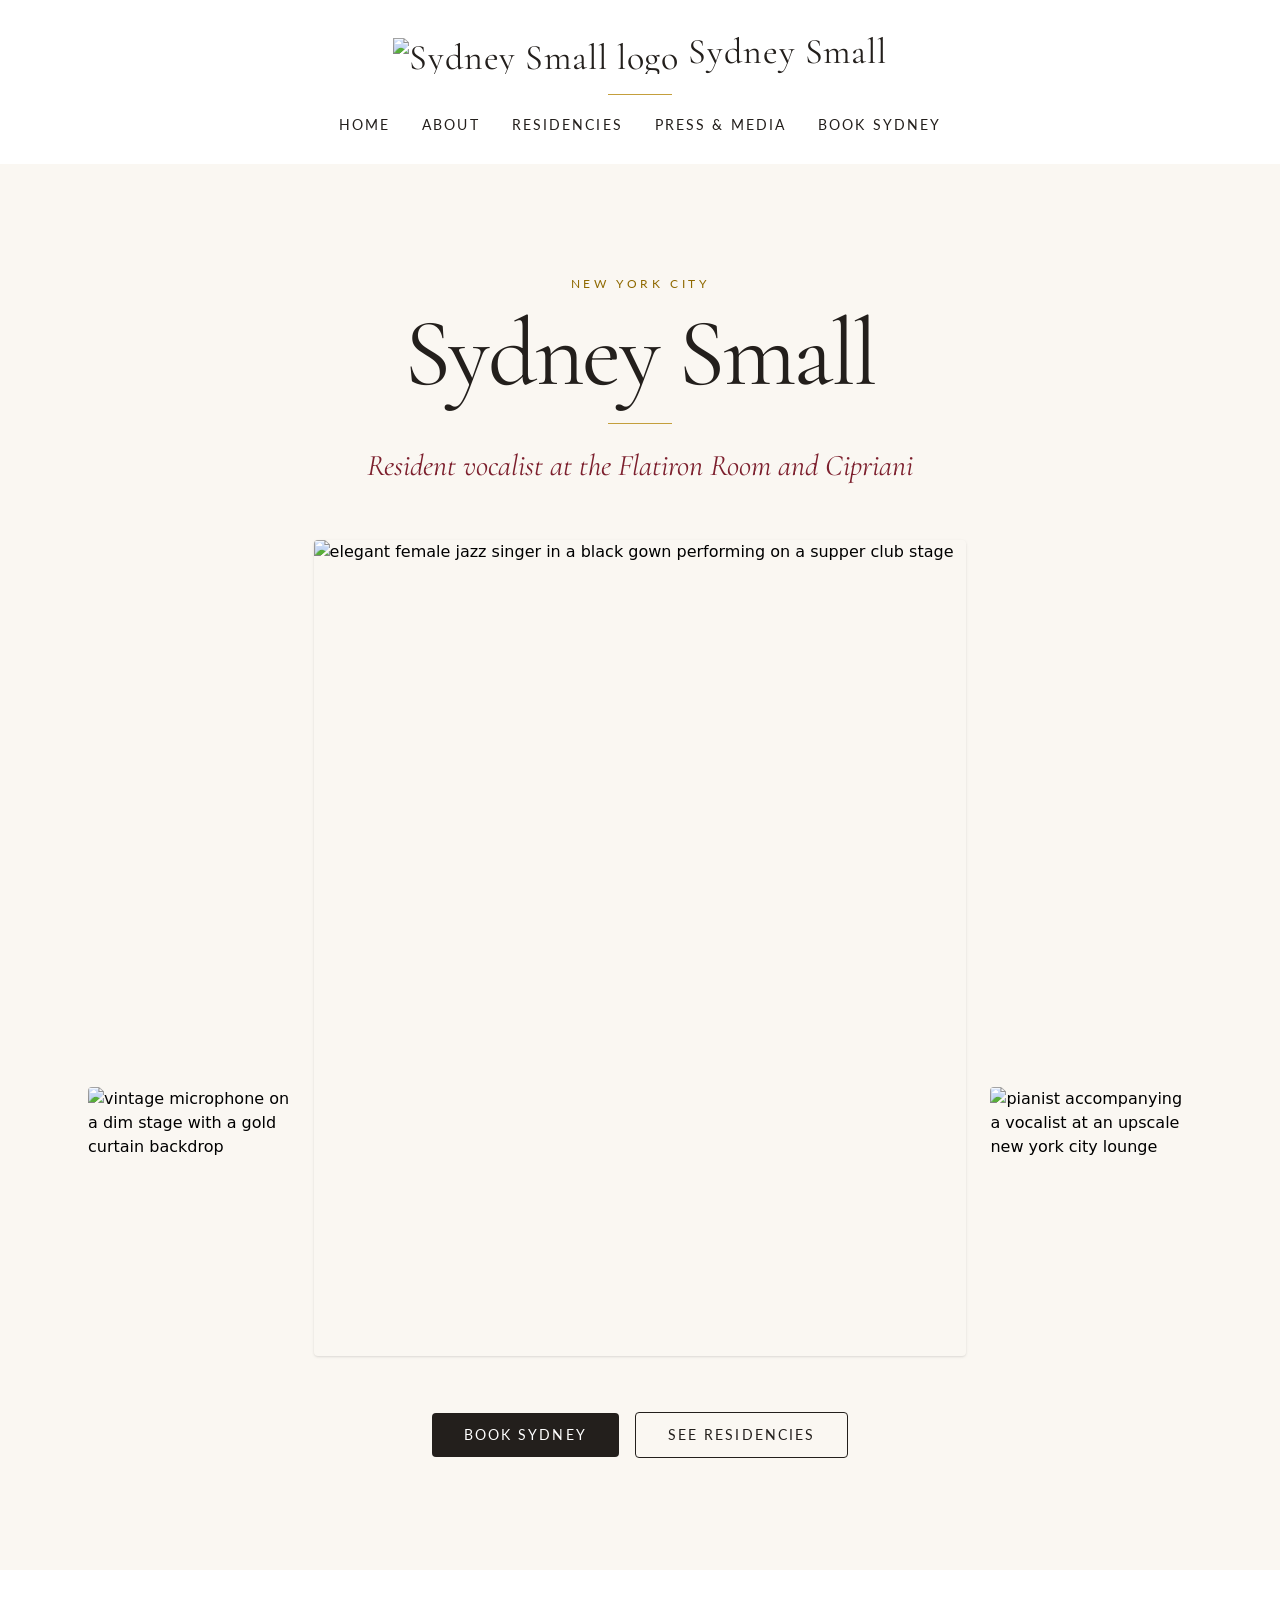
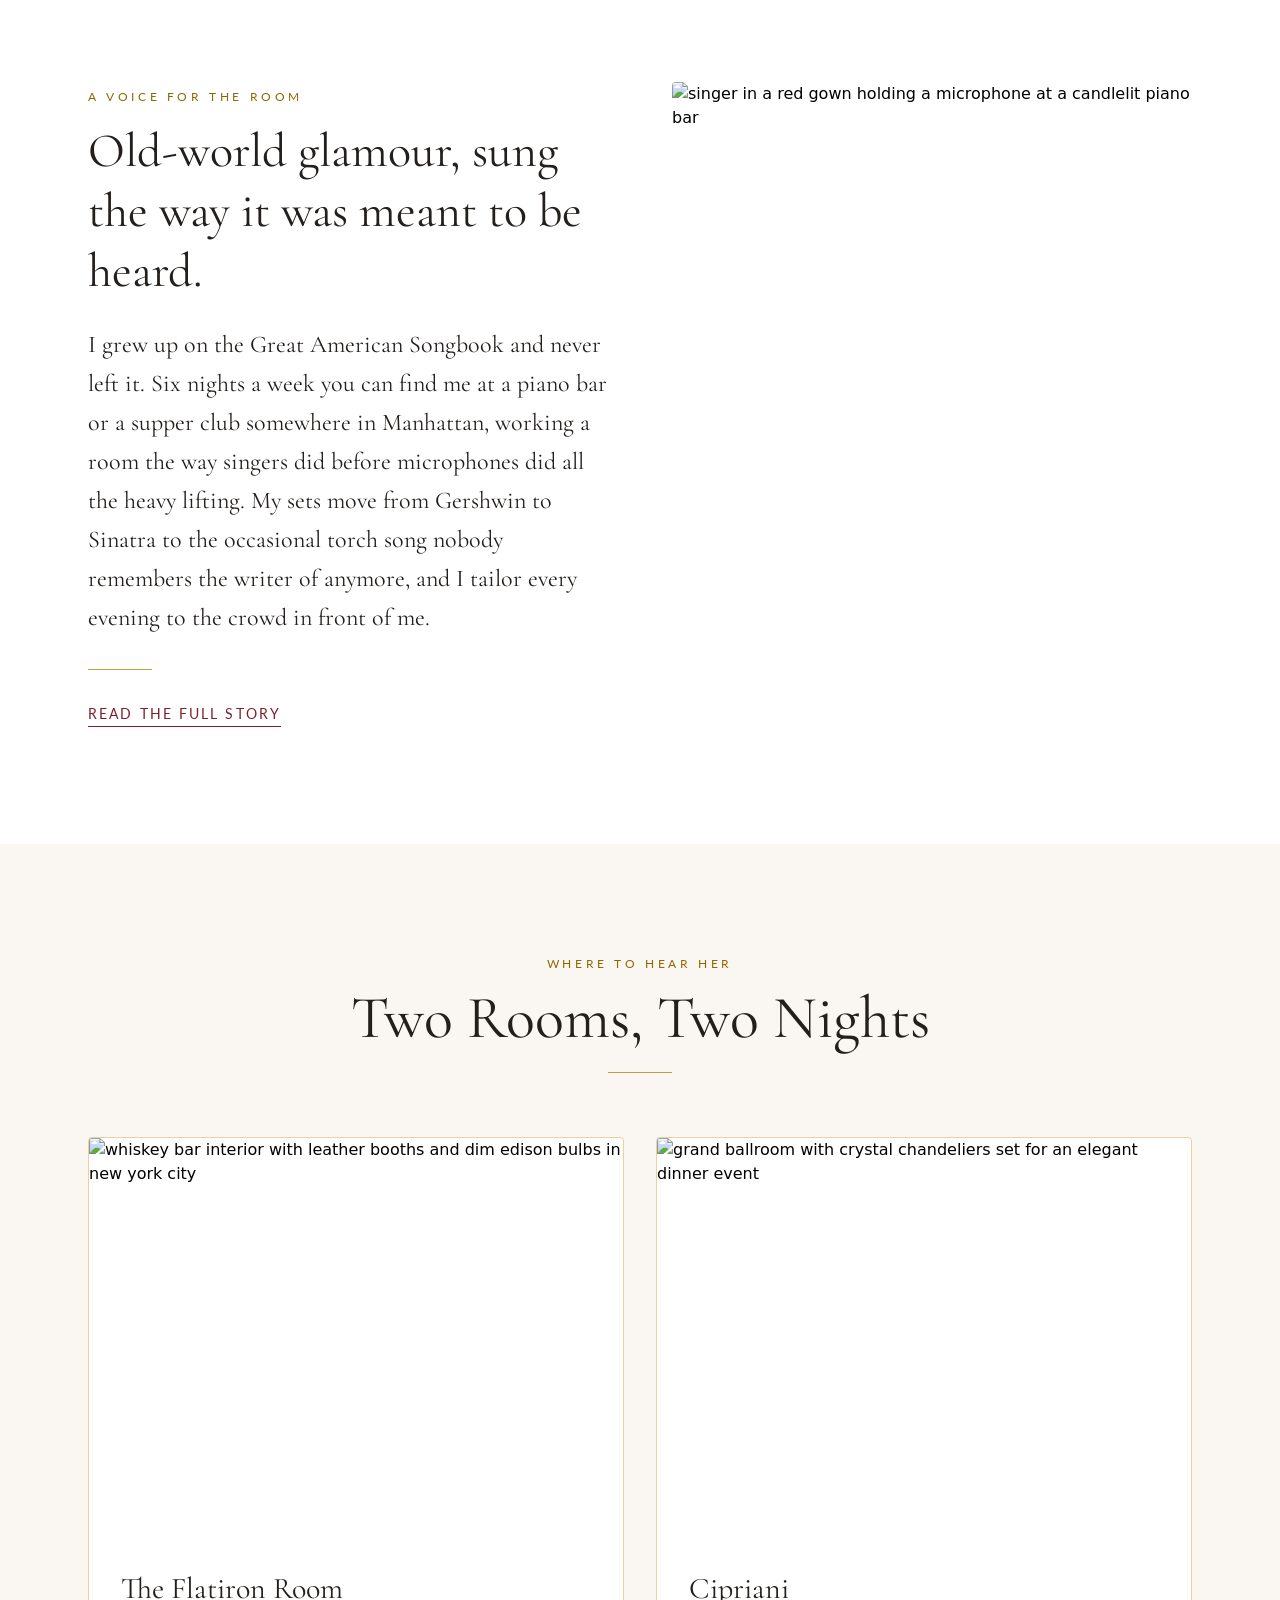
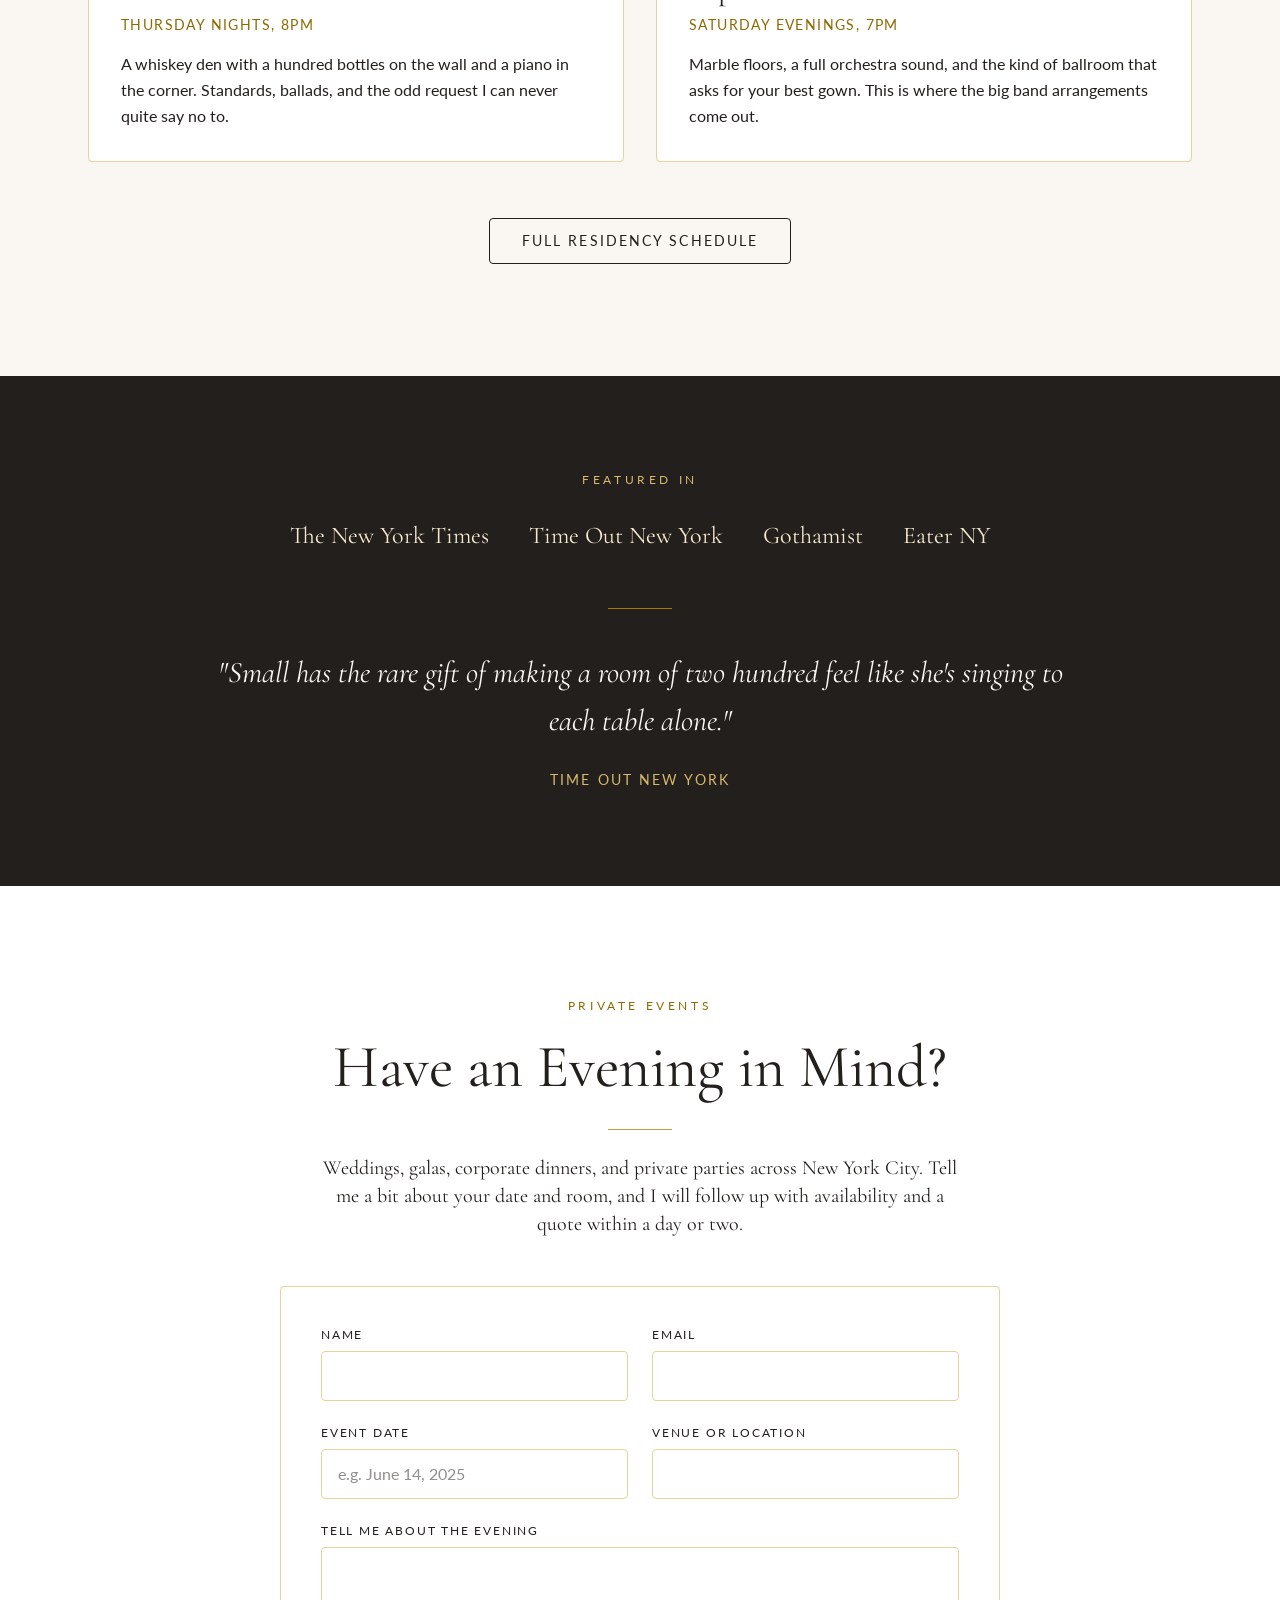
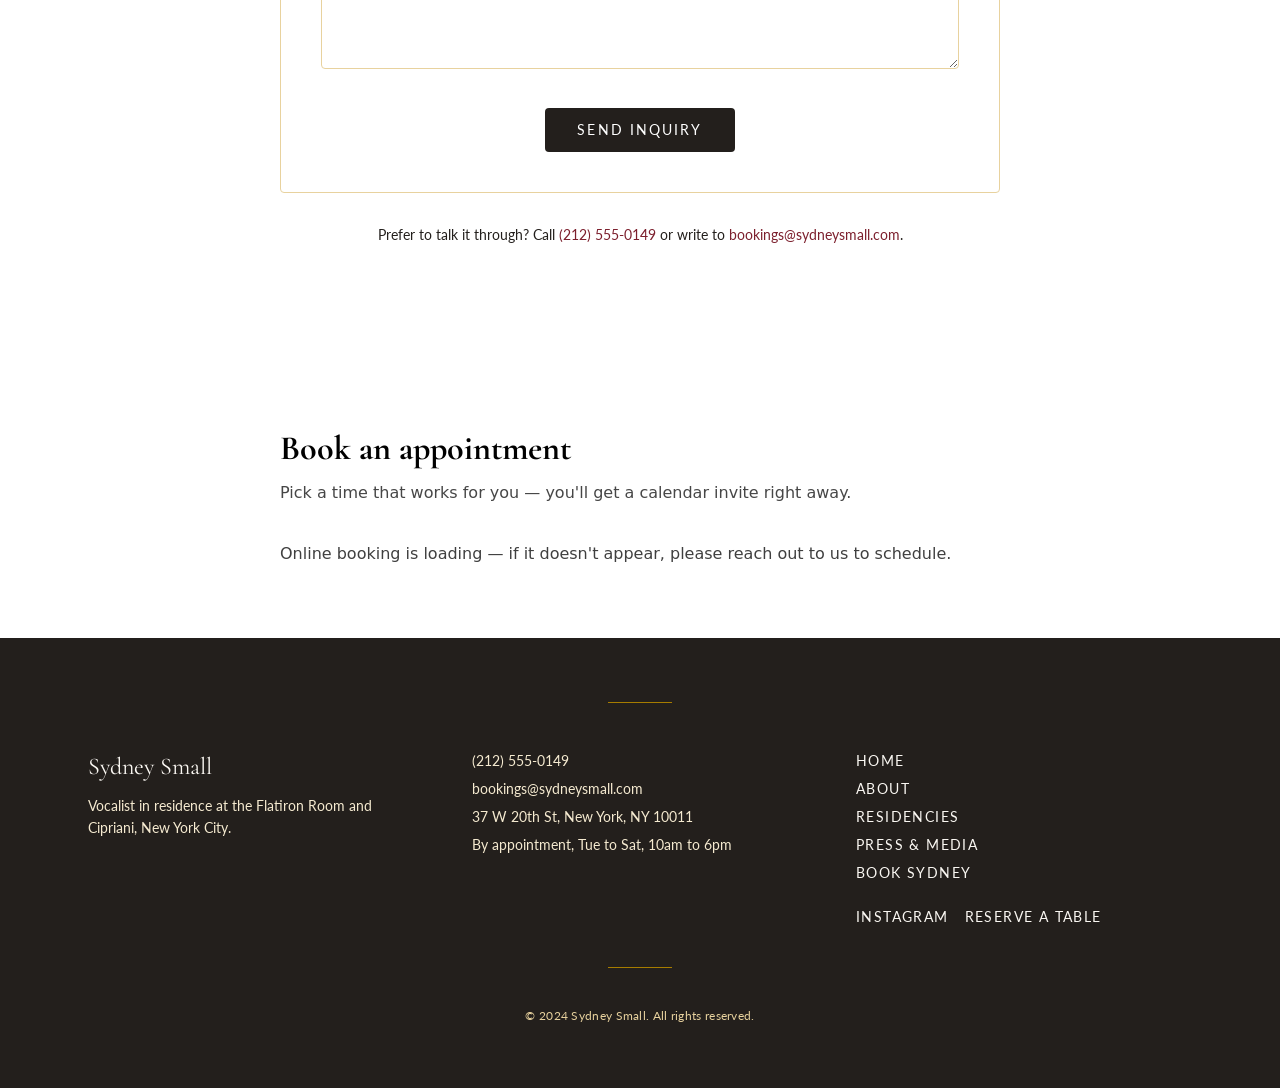
==== index.html @ 7ea0ea38 "Update the site theme via the Tibly widget" ====
<!DOCTYPE html>
<html lang="en">
<head>
<meta charset="utf-8">
<meta name="viewport" content="width=device-width, initial-scale=1">
<title>Sydney Small | NYC Vocalist for Private Events & Galas</title>
<meta name="description" content="Sydney Small is a resident vocalist at the Flatiron Room and Cipriani in New York City, available for private events, galas, and weddings. Inquire to book her for your evening.">
<link rel="canonical" href="https://sydney-small-8e91.sites.tibly.ai/">
<meta property="og:type" content="website">
<meta property="og:url" content="https://sydney-small-8e91.sites.tibly.ai/">
<meta property="og:site_name" content="Sydney Small">
<meta property="og:title" content="Sydney Small | NYC Vocalist for Private Events & Galas">
<meta property="og:description" content="Sydney Small is a resident vocalist at the Flatiron Room and Cipriani in New York City, available for private events, galas, and weddings. Inquire to book her for your evening.">
<meta name="twitter:card" content="summary_large_image">
<link rel="icon" href="/favicon.svg" type="image/svg+xml">
<link rel="preconnect" href="https://fonts.googleapis.com">
<link rel="preconnect" href="https://fonts.gstatic.com" crossorigin>
<link href="https://fonts.googleapis.com/css2?family=Cormorant+Garamond:ital,wght@0,400;0,500;0,600;1,400&family=Lato:wght@300;400;700&display=swap" rel="stylesheet">
<link rel="stylesheet" href="/styles.css?v=d9b1f5a8">
</head>
<body>
<!-- block:header -->
<header class="bg-surface">
  <div class="max-w-6xl mx-auto px-6 pt-8 pb-6 flex flex-col items-center gap-5">
    <a href="/" class="font-display text-3xl md:text-4xl tracking-wide text-ink hover:text-brand-600 transition-colors duration-300"><img data-tibly-logo src="https://br-winter-boat-ajcnusyq.storage.c-3.us-east-2.aws.neon.tech/tibly-site-media/sites/dc6e4a59-b59f-48e8-87f1-cde62e8396f6/2635223514bfa1a4db3305f4c4325625.jpg" alt="Sydney Small logo" style="height:36px;width:auto;display:inline-block;vertical-align:middle"> 
      <span data-tibly-field="business-name">Sydney Small</span>
    </a>
    <div class="w-16 h-px bg-brand-400"></div>
    <nav class="w-full">
      <ul class="flex flex-wrap justify-center gap-x-5 gap-y-2 md:gap-x-8 font-body text-xs md:text-sm tracking-[0.15em] uppercase text-ink">
        <li><a href="/" class="inline-block border-b border-transparent hover:border-accent-600 hover:text-accent-600 transition-colors duration-300 pb-1">Home</a></li>
        <li><a href="/about" class="inline-block border-b border-transparent hover:border-accent-600 hover:text-accent-600 transition-colors duration-300 pb-1">About</a></li>
        <li><a href="/residencies" class="inline-block border-b border-transparent hover:border-accent-600 hover:text-accent-600 transition-colors duration-300 pb-1">Residencies</a></li>
        <li><a href="/press" class="inline-block border-b border-transparent hover:border-accent-600 hover:text-accent-600 transition-colors duration-300 pb-1">Press &amp; Media</a></li>
        <li><a href="/booking" class="inline-block border-b border-transparent hover:border-accent-600 hover:text-accent-600 transition-colors duration-300 pb-1">Book Sydney</a></li>
      </ul>
    </nav>
  </div>
</header>
<!-- /block:header -->
<!-- block:gallery-mosaic -->
<section class="bg-brand-50 py-16 md:py-28" data-block="gallery-mosaic">
  <div class="max-w-6xl mx-auto px-6">
    <div class="text-center mb-10 md:mb-14">
      <p class="font-body text-xs tracking-[0.3em] uppercase text-brand-600 mb-4">New York City</p>
      <h1 class="font-display text-5xl md:text-8xl leading-[0.95] tracking-tight text-ink">
        <span data-tibly-field="business-name">Sydney Small</span>
      </h1>
      <div class="w-16 h-px bg-brand-400 mx-auto my-6"></div>
      <p class="font-display italic text-2xl md:text-3xl text-accent-600 max-w-2xl mx-auto">
        Resident vocalist at the Flatiron Room and Cipriani
      </p>
    </div>

    <div class="grid grid-cols-1 md:grid-cols-5 gap-4 md:gap-6 items-end">
      <div class="hidden md:block md:col-span-1">
        <img
          src="https://images.unsplash.com/photo-1516450360452-9312f5e86fc7?w=600&h=800&fit=crop"
          alt="vintage microphone on a dim stage with a gold curtain backdrop"
          class="w-full h-auto aspect-[3/4] object-cover rounded-md" />
      </div>
      <div class="md:col-span-3">
        <img
          src="https://images.unsplash.com/photo-1516280440614-37939bbacd81?w=900&h=1100&fit=crop"
          alt="elegant female jazz singer in a black gown performing on a supper club stage"
          class="w-full h-auto aspect-[3/4] md:aspect-[4/5] object-cover rounded-md shadow-sm" />
      </div>
      <div class="hidden md:block md:col-span-1">
        <img
          src="https://images.unsplash.com/photo-1571266752264-7a4b0e02f0f7?w=600&h=800&fit=crop"
          alt="pianist accompanying a vocalist at an upscale new york city lounge"
          class="w-full h-auto aspect-[3/4] object-cover rounded-md" />
      </div>
    </div>

    <div class="mt-10 md:mt-14 flex flex-col sm:flex-row items-center justify-center gap-4">
      <a href="/booking" class="btn">Book Sydney</a>
      <a href="/residencies" class="btn-secondary">See Residencies</a>
    </div>
  </div>
</section>
<!-- /block:gallery-mosaic -->
<!-- block:about-strip -->
<section class="bg-surface py-20 md:py-28" data-block="about-strip">
  <div class="max-w-6xl mx-auto px-6">
    <div class="grid grid-cols-1 md:grid-cols-2 gap-10 md:gap-16 items-center">
      <div class="order-2 md:order-1">
        <p class="font-body text-xs tracking-[0.3em] uppercase text-brand-600 mb-4">A Voice for the Room</p>
        <h2 class="font-display text-4xl md:text-5xl leading-tight text-ink mb-6">
          Old-world glamour, sung the way it was meant to be heard.
        </h2>
        <p class="font-display text-xl md:text-2xl leading-relaxed text-ink max-w-prose">
          I grew up on the Great American Songbook and never left it. Six nights a week you can find me at a piano bar or a supper club somewhere in Manhattan, working a room the way singers did before microphones did all the heavy lifting. My sets move from Gershwin to Sinatra to the occasional torch song nobody remembers the writer of anymore, and I tailor every evening to the crowd in front of me.
        </p>
        <div class="w-16 h-px bg-brand-400 my-8"></div>
        <a href="/about" class="font-body text-sm tracking-[0.15em] uppercase text-accent-600 border-b border-accent-600 pb-1 hover:text-accent-700 hover:border-accent-700 transition-colors duration-300">
          Read the full story
        </a>
      </div>
      <div class="order-1 md:order-2">
        <img
          src="https://images.unsplash.com/photo-1493225457124-a3eb161ffa5f?w=800&h=1000&fit=crop"
          alt="singer in a red gown holding a microphone at a candlelit piano bar"
          class="w-full h-auto aspect-[4/5] object-cover rounded-md" />
      </div>
    </div>
  </div>
</section>
<!-- /block:about-strip -->
<!-- block:selected-work -->
<section class="bg-brand-50 py-20 md:py-28" data-block="selected-work">
  <div class="max-w-6xl mx-auto px-6">
    <div class="text-center mb-14 md:mb-16">
      <p class="font-body text-xs tracking-[0.3em] uppercase text-brand-600 mb-4">Where to Hear Her</p>
      <h2 class="font-display text-4xl md:text-6xl text-ink">Two Rooms, Two Nights</h2>
      <div class="w-16 h-px bg-brand-400 mx-auto mt-6"></div>
    </div>

    <div class="grid grid-cols-1 md:grid-cols-2 gap-10 md:gap-8">
      <div class="card overflow-hidden">
        <img
          src="https://images.unsplash.com/photo-1470225620780-dba8ba36b745?w=800&h=600&fit=crop"
          alt="whiskey bar interior with leather booths and dim edison bulbs in new york city"
          class="w-full h-auto aspect-[4/3] object-cover" />
        <div class="p-8">
          <h3 class="font-display text-3xl text-ink mb-2">The Flatiron Room</h3>
          <p class="font-body text-sm text-brand-600 tracking-[0.1em] uppercase mb-4">Thursday Nights, 8pm</p>
          <p class="font-body text-base text-ink leading-relaxed">
            A whiskey den with a hundred bottles on the wall and a piano in the corner. Standards, ballads, and the odd request I can never quite say no to.
          </p>
        </div>
      </div>

      <div class="card overflow-hidden">
        <img
          src="https://images.unsplash.com/photo-1414235077428-338989a2e8c0?w=800&h=600&fit=crop"
          alt="grand ballroom with crystal chandeliers set for an elegant dinner event"
          class="w-full h-auto aspect-[4/3] object-cover" />
        <div class="p-8">
          <h3 class="font-display text-3xl text-ink mb-2">Cipriani</h3>
          <p class="font-body text-sm text-brand-600 tracking-[0.1em] uppercase mb-4">Saturday Evenings, 7pm</p>
          <p class="font-body text-base text-ink leading-relaxed">
            Marble floors, a full orchestra sound, and the kind of ballroom that asks for your best gown. This is where the big band arrangements come out.
          </p>
        </div>
      </div>
    </div>

    <div class="text-center mt-14">
      <a href="/residencies" class="btn-secondary">Full Residency Schedule</a>
    </div>
  </div>
</section>
<!-- /block:selected-work -->
<!-- block:clients-strip -->
<section class="bg-ink text-brand-50 py-20 md:py-24" data-block="clients-strip">
  <div class="max-w-4xl mx-auto px-6 text-center">
    <p class="font-body text-xs tracking-[0.3em] uppercase text-brand-300 mb-8">Featured In</p>
    <div class="flex flex-wrap justify-center gap-x-10 gap-y-4 font-display text-xl md:text-2xl text-brand-100 mb-14">
      <span>The New York Times</span>
      <span>Time Out New York</span>
      <span>Gothamist</span>
      <span>Eater NY</span>
    </div>
    <div class="w-16 h-px bg-brand-500 mx-auto mb-10"></div>
    <blockquote class="font-display italic text-2xl md:text-3xl leading-relaxed text-brand-50">
      "Small has the rare gift of making a room of two hundred feel like she's singing to each table alone."
    </blockquote>
    <p class="font-body text-sm tracking-[0.15em] uppercase text-brand-300 mt-6">Time Out New York</p>
  </div>
</section>
<!-- /block:clients-strip -->
<!-- block:inquiry-cta -->
<section class="bg-surface py-20 md:py-28" data-block="inquiry-cta">
  <div class="max-w-3xl mx-auto px-6">
    <div class="text-center mb-12">
      <p class="font-body text-xs tracking-[0.3em] uppercase text-brand-600 mb-4">Private Events</p>
      <h2 class="font-display text-4xl md:text-6xl text-ink leading-tight">
        Have an Evening in Mind?
      </h2>
      <div class="w-16 h-px bg-brand-400 mx-auto my-6"></div>
      <p class="font-display text-xl text-ink max-w-prose mx-auto">
        Weddings, galas, corporate dinners, and private parties across New York City. Tell me a bit about your date and room, and I will follow up with availability and a quote within a day or two.
      </p>
    </div>

    <form method="POST" action="https://api.tibly.ai/api/public/site-forms" class="card p-8 md:p-10 space-y-6">
      <input type="hidden" name="_page" value="/">
      <input type="text" name="_gotcha" class="hidden" tabindex="-1" autocomplete="off" aria-hidden="true">

      <div class="grid grid-cols-1 md:grid-cols-2 gap-6">
        <div>
          <label for="name" class="block font-body text-xs tracking-[0.15em] uppercase text-ink mb-2">Name</label>
          <input id="name" name="name" type="text" required class="w-full border border-brand-200 rounded-md px-4 py-3 font-body text-ink focus:outline-none focus:border-accent-600 transition-colors duration-300">
        </div>
        <div>
          <label for="email" class="block font-body text-xs tracking-[0.15em] uppercase text-ink mb-2">Email</label>
          <input id="email" name="email" type="email" required class="w-full border border-brand-200 rounded-md px-4 py-3 font-body text-ink focus:outline-none focus:border-accent-600 transition-colors duration-300">
        </div>
      </div>

      <div class="grid grid-cols-1 md:grid-cols-2 gap-6">
        <div>
          <label for="event-date" class="block font-body text-xs tracking-[0.15em] uppercase text-ink mb-2">Event Date</label>
          <input id="event-date" name="event_date" type="text" placeholder="e.g. June 14, 2025" class="w-full border border-brand-200 rounded-md px-4 py-3 font-body text-ink focus:outline-none focus:border-accent-600 transition-colors duration-300">
        </div>
        <div>
          <label for="venue" class="block font-body text-xs tracking-[0.15em] uppercase text-ink mb-2">Venue or Location</label>
          <input id="venue" name="venue" type="text" class="w-full border border-brand-200 rounded-md px-4 py-3 font-body text-ink focus:outline-none focus:border-accent-600 transition-colors duration-300">
        </div>
      </div>

      <div>
        <label for="message" class="block font-body text-xs tracking-[0.15em] uppercase text-ink mb-2">Tell Me About the Evening</label>
        <textarea id="message" name="message" rows="4" class="w-full border border-brand-200 rounded-md px-4 py-3 font-body text-ink focus:outline-none focus:border-accent-600 transition-colors duration-300"></textarea>
      </div>

      <div class="text-center pt-2">
        <button type="submit" class="btn">Send Inquiry</button>
      </div>
    </form>

    <p class="text-center font-body text-sm text-ink mt-8">
      Prefer to talk it through? Call
      <a href="tel:+12125550149" data-tibly-field="phone" class="text-accent-600 hover:text-accent-700 transition-colors duration-300">(212) 555-0149</a>
      or write to
      <a href="mailto:bookings@sydneysmall.com" data-tibly-field="email" class="text-accent-600 hover:text-accent-700 transition-colors duration-300">bookings@sydneysmall.com</a>.
    </p>
  </div>
</section>
<!-- /block:inquiry-cta -->
<!-- block:booking -->
<section data-block style="padding:72px 24px;font-family:inherit;color:inherit"><div style="max-width:720px;margin:0 auto"><h2 style="font-size:clamp(26px,3.5vw,34px);font-weight:700;line-height:1.2;margin:0 0 10px;font-family:var(--font-display, inherit)">Book an appointment</h2><p style="margin:0 0 36px;opacity:0.72;font-size:16px;line-height:1.6">Pick a time that works for you — you'll get a calendar invite right away.</p><div data-tibly-booking><p style="opacity:0.75">Online booking is loading — if it doesn't appear, please reach out to us to schedule.</p></div></div></section>
<!-- /block:booking -->
<!-- block:footer -->
<footer class="bg-ink text-brand-50">
  <div class="max-w-6xl mx-auto px-6 py-16">
    <div class="w-16 h-px bg-brand-500 mx-auto mb-12"></div>
    <div class="grid grid-cols-1 md:grid-cols-3 gap-12 text-center md:text-left">
      <div>
        <p class="font-display text-2xl mb-3"><span data-tibly-field="business-name">Sydney Small</span></p>
        <p class="font-body text-sm text-brand-100 leading-relaxed">Vocalist in residence at the Flatiron Room and Cipriani, New York City.</p>
      </div>
      <div class="font-body text-sm text-brand-100 space-y-2">
        <p><a href="tel:+12125550149" data-tibly-field="phone" class="hover:text-accent-500 transition-colors duration-300">(212) 555-0149</a></p>
        <p><a href="mailto:bookings@sydneysmall.com" data-tibly-field="email" class="hover:text-accent-500 transition-colors duration-300">bookings@sydneysmall.com</a></p>
        <p><span data-tibly-field="address">37 W 20th St, New York, NY 10011</span></p>
        <p><span data-tibly-field="hours">By appointment, Tue to Sat, 10am to 6pm</span></p>
      </div>
      <div>
        <nav>
          <ul class="font-body text-sm tracking-[0.1em] uppercase space-y-2">
            <li><a href="/" class="hover:text-accent-500 transition-colors duration-300">Home</a></li>
            <li><a href="/about" class="hover:text-accent-500 transition-colors duration-300">About</a></li>
            <li><a href="/residencies" class="hover:text-accent-500 transition-colors duration-300">Residencies</a></li>
            <li><a href="/press" class="hover:text-accent-500 transition-colors duration-300">Press &amp; Media</a></li>
            <li><a href="/booking" class="hover:text-accent-500 transition-colors duration-300">Book Sydney</a></li>
          </ul>
        </nav>
        <div data-tibly-field="links" class="flex justify-center md:justify-start gap-4 mt-6">
          <a href="https://instagram.com" class="font-body text-sm uppercase tracking-[0.1em] hover:text-accent-500 transition-colors duration-300">Instagram</a>
          <a href="/booking" class="font-body text-sm uppercase tracking-[0.1em] hover:text-accent-500 transition-colors duration-300">Reserve a Table</a>
        </div>
      </div>
    </div>
    <div class="w-16 h-px bg-brand-500 mx-auto my-10"></div>
    <p class="text-center font-body text-xs tracking-wide text-brand-200">&copy; 2024 <span data-tibly-field="business-name">Sydney Small</span>. All rights reserved.</p>
  </div>
</footer>
<!-- /block:footer -->
  <script async src="https://api.tibly.ai/widget/v1.js"></script>
</body>
</html>
---- styles.css ----
/*! tailwindcss v4.3.2 | MIT License | https://tailwindcss.com */
@layer properties{@supports (((-webkit-hyphens:none)) and (not (margin-trim:inline))) or ((-moz-orient:inline) and (not (color:rgb(from red r g b)))){*,:before,:after,::backdrop{--tw-space-y-reverse:0;--tw-divide-y-reverse:0;--tw-border-style:solid;--tw-leading:initial;--tw-tracking:initial;--tw-shadow:0 0 #0000;--tw-shadow-color:initial;--tw-shadow-alpha:100%;--tw-inset-shadow:0 0 #0000;--tw-inset-shadow-color:initial;--tw-inset-shadow-alpha:100%;--tw-ring-color:initial;--tw-ring-shadow:0 0 #0000;--tw-inset-ring-color:initial;--tw-inset-ring-shadow:0 0 #0000;--tw-ring-inset:initial;--tw-ring-offset-width:0px;--tw-ring-offset-color:#fff;--tw-ring-offset-shadow:0 0 #0000;--tw-duration:initial;--tw-scale-x:1;--tw-scale-y:1;--tw-scale-z:1}}}@layer theme{:root,:host{--font-sans:ui-sans-serif, system-ui, sans-serif, "Apple Color Emoji", "Segoe UI Emoji", "Segoe UI Symbol", "Noto Color Emoji";--font-mono:ui-monospace, SFMono-Regular, Menlo, Monaco, Consolas, "Liberation Mono", "Courier New", monospace;--spacing:.25rem;--container-xl:36rem;--container-2xl:42rem;--container-3xl:48rem;--container-4xl:56rem;--container-5xl:64rem;--container-6xl:72rem;--text-xs:.75rem;--text-xs--line-height:calc(1 / .75);--text-sm:.875rem;--text-sm--line-height:calc(1.25 / .875);--text-base:1rem;--text-base--line-height:calc(1.5 / 1);--text-lg:1.125rem;--text-lg--line-height:calc(1.75 / 1.125);--text-xl:1.25rem;--text-xl--line-height:calc(1.75 / 1.25);--text-2xl:1.5rem;--text-2xl--line-height:calc(2 / 1.5);--text-3xl:1.875rem;--text-3xl--line-height:calc(2.25 / 1.875);--text-4xl:2.25rem;--text-4xl--line-height:calc(2.5 / 2.25);--text-5xl:3rem;--text-5xl--line-height:1;--text-6xl:3.75rem;--text-6xl--line-height:1;--text-7xl:4.5rem;--text-7xl--line-height:1;--text-8xl:6rem;--text-8xl--line-height:1;--tracking-tight:-.025em;--tracking-wide:.025em;--leading-tight:1.25;--leading-snug:1.375;--leading-relaxed:1.625;--radius-sm:.125rem;--radius-md:.25rem;--radius-lg:.5rem;--aspect-video:16 / 9;--default-transition-duration:.15s;--default-transition-timing-function:cubic-bezier(.4, 0, .2, 1);--default-font-family:var(--font-sans);--default-mono-font-family:var(--font-mono);--color-brand-50:#faf7f2;--color-brand-100:#f5ead0;--color-brand-200:#e8d29e;--color-brand-300:#d9b96c;--color-brand-400:#c49f3c;--color-brand-500:#a67c00;--color-brand-600:#8f6900;--color-brand-700:#785700;--color-brand-800:#614500;--color-brand-900:#4a3400;--color-accent-50:#faf0f1;--color-accent-100:#f0d7db;--color-accent-200:#ddabb2;--color-accent-300:#c67f8a;--color-accent-400:#a85462;--color-accent-500:#8f3644;--color-accent-600:#7c1f2d;--color-accent-700:#671926;--color-accent-800:#52141e;--color-accent-900:#3d0f16;--color-surface:#fff;--color-ink:#231f1c;--font-display:"Cormorant Garamond", serif;--font-body:"Lato", sans-serif}}@layer base{*,:after,:before,::backdrop{box-sizing:border-box;border:0 solid;margin:0;padding:0}::file-selector-button{box-sizing:border-box;border:0 solid;margin:0;padding:0}html,:host{-webkit-text-size-adjust:100%;tab-size:4;line-height:1.5;font-family:var(--default-font-family,ui-sans-serif, system-ui, sans-serif, "Apple Color Emoji", "Segoe UI Emoji", "Segoe UI Symbol", "Noto Color Emoji");font-feature-settings:var(--default-font-feature-settings,normal);font-variation-settings:var(--default-font-variation-settings,normal);-webkit-tap-highlight-color:transparent}hr{height:0;color:inherit;border-top-width:1px}abbr:where([title]){-webkit-text-decoration:underline dotted;text-decoration:underline dotted}h1,h2,h3,h4,h5,h6{font-size:inherit;font-weight:inherit}a{color:inherit;-webkit-text-decoration:inherit;-webkit-text-decoration:inherit;-webkit-text-decoration:inherit;text-decoration:inherit}b,strong{font-weight:bolder}code,kbd,samp,pre{font-family:var(--default-mono-font-family,ui-monospace, SFMono-Regular, Menlo, Monaco, Consolas, "Liberation Mono", "Courier New", monospace);font-feature-settings:var(--default-mono-font-feature-settings,normal);font-variation-settings:var(--default-mono-font-variation-settings,normal);font-size:1em}small{font-size:80%}sub,sup{vertical-align:baseline;font-size:75%;line-height:0;position:relative}sub{bottom:-.25em}sup{top:-.5em}table{text-indent:0;border-color:inherit;border-collapse:collapse}:-moz-focusring{outline:auto}progress{vertical-align:baseline}summary{display:list-item}ol,ul,menu{list-style:none}img,svg,video,canvas,audio,iframe,embed,object{vertical-align:middle;display:block}img,video{max-width:100%;height:auto}button,input,select,optgroup,textarea{font:inherit;font-feature-settings:inherit;font-variation-settings:inherit;letter-spacing:inherit;color:inherit;opacity:1;background-color:#0000;border-radius:0}::file-selector-button{font:inherit;font-feature-settings:inherit;font-variation-settings:inherit;letter-spacing:inherit;color:inherit;opacity:1;background-color:#0000;border-radius:0}:where(select:is([multiple],[size])) optgroup{font-weight:bolder}:where(select:is([multiple],[size])) optgroup option{padding-inline-start:20px}::file-selector-button{margin-inline-end:4px}::placeholder{opacity:1}@supports (not ((-webkit-appearance:-apple-pay-button))) or (contain-intrinsic-size:1px){::placeholder{color:currentColor}@supports (color:color-mix(in lab, red, red)){::placeholder{color:color-mix(in oklab, currentcolor 50%, transparent)}}}textarea{resize:vertical}::-webkit-search-decoration{-webkit-appearance:none}::-webkit-date-and-time-value{min-height:1lh;text-align:inherit}::-webkit-datetime-edit{display:inline-flex}::-webkit-datetime-edit-fields-wrapper{padding:0}::-webkit-datetime-edit{padding-block:0}::-webkit-datetime-edit-year-field{padding-block:0}::-webkit-datetime-edit-month-field{padding-block:0}::-webkit-datetime-edit-day-field{padding-block:0}::-webkit-datetime-edit-hour-field{padding-block:0}::-webkit-datetime-edit-minute-field{padding-block:0}::-webkit-datetime-edit-second-field{padding-block:0}::-webkit-datetime-edit-millisecond-field{padding-block:0}::-webkit-datetime-edit-meridiem-field{padding-block:0}::-webkit-calendar-picker-indicator{line-height:1}:-moz-ui-invalid{box-shadow:none}button,input:where([type=button],[type=reset],[type=submit]){appearance:button}::file-selector-button{appearance:button}::-webkit-inner-spin-button{height:auto}::-webkit-outer-spin-button{height:auto}[hidden]:where(:not([hidden=until-found])){display:none!important}}@layer components{.btn{border-radius:var(--radius-md);background-color:var(--color-ink);padding-inline:calc(var(--spacing) * 8);padding-block:calc(var(--spacing) * 3);font-family:var(--font-body);font-size:var(--text-sm);line-height:var(--tw-leading,var(--text-sm--line-height));--tw-tracking:.15em;letter-spacing:.15em;color:var(--color-surface);text-transform:uppercase;transition-property:color,background-color,border-color,outline-color,text-decoration-color,fill,stroke,--tw-gradient-from,--tw-gradient-via,--tw-gradient-to;transition-timing-function:var(--tw-ease,var(--default-transition-timing-function));transition-duration:var(--tw-duration,var(--default-transition-duration));--tw-duration:.3s;transition-duration:.3s;display:inline-block}@media (hover:hover){.btn:hover{background-color:var(--color-accent-600)}}.btn-secondary{border-radius:var(--radius-md);border-style:var(--tw-border-style);border-width:1px;border-color:var(--color-ink);padding-inline:calc(var(--spacing) * 8);padding-block:calc(var(--spacing) * 3);font-family:var(--font-body);font-size:var(--text-sm);line-height:var(--tw-leading,var(--text-sm--line-height));--tw-tracking:.15em;letter-spacing:.15em;color:var(--color-ink);text-transform:uppercase;transition-property:color,background-color,border-color,outline-color,text-decoration-color,fill,stroke,--tw-gradient-from,--tw-gradient-via,--tw-gradient-to;transition-timing-function:var(--tw-ease,var(--default-transition-timing-function));transition-duration:var(--tw-duration,var(--default-transition-duration));--tw-duration:.3s;background-color:#0000;transition-duration:.3s;display:inline-block}@media (hover:hover){.btn-secondary:hover{border-color:var(--color-accent-600);color:var(--color-accent-600)}}.card{border-radius:var(--radius-md);border-style:var(--tw-border-style);border-width:1px;border-color:var(--color-brand-200);background-color:var(--color-surface)}}@layer utilities{.absolute{position:absolute}.relative{position:relative}.-bottom-4{bottom:calc(var(--spacing) * -4)}.-left-4{left:calc(var(--spacing) * -4)}.-z-10{z-index:calc(10 * -1)}.order-1{order:1}.order-2{order:2}.col-span-1{grid-column:span 1/span 1}.col-span-2{grid-column:span 2/span 2}.row-span-1{grid-row:span 1/span 1}.row-span-2{grid-row:span 2/span 2}.mx-3{margin-inline:calc(var(--spacing) * 3)}.mx-auto{margin-inline:auto}.my-6{margin-block:calc(var(--spacing) * 6)}.my-8{margin-block:calc(var(--spacing) * 8)}.my-10{margin-block:calc(var(--spacing) * 10)}.mt-1{margin-top:var(--spacing)}.mt-3{margin-top:calc(var(--spacing) * 3)}.mt-6{margin-top:calc(var(--spacing) * 6)}.mt-8{margin-top:calc(var(--spacing) * 8)}.mt-10{margin-top:calc(var(--spacing) * 10)}.mt-12{margin-top:calc(var(--spacing) * 12)}.mt-14{margin-top:calc(var(--spacing) * 14)}.mt-16{margin-top:calc(var(--spacing) * 16)}.mb-1{margin-bottom:var(--spacing)}.mb-2{margin-bottom:calc(var(--spacing) * 2)}.mb-3{margin-bottom:calc(var(--spacing) * 3)}.mb-4{margin-bottom:calc(var(--spacing) * 4)}.mb-6{margin-bottom:calc(var(--spacing) * 6)}.mb-8{margin-bottom:calc(var(--spacing) * 8)}.mb-10{margin-bottom:calc(var(--spacing) * 10)}.mb-12{margin-bottom:calc(var(--spacing) * 12)}.mb-14{margin-bottom:calc(var(--spacing) * 14)}.mb-16{margin-bottom:calc(var(--spacing) * 16)}.mb-20{margin-bottom:calc(var(--spacing) * 20)}.block{display:block}.flex{display:flex}.grid{display:grid}.hidden{display:none}.inline-block{display:inline-block}.table{display:table}.aspect-\[3\/4\]{aspect-ratio:3/4}.aspect-\[4\/3\]{aspect-ratio:4/3}.aspect-\[4\/5\]{aspect-ratio:4/5}.aspect-\[16\/9\]{aspect-ratio:16/9}.aspect-square{aspect-ratio:1}.aspect-video{aspect-ratio:var(--aspect-video)}.h-6{height:calc(var(--spacing) * 6)}.h-20{height:calc(var(--spacing) * 20)}.h-24{height:calc(var(--spacing) * 24)}.h-auto{height:auto}.h-full{height:100%}.h-px{height:1px}.w-16{width:calc(var(--spacing) * 16)}.w-24{width:calc(var(--spacing) * 24)}.w-28{width:calc(var(--spacing) * 28)}.w-full{width:100%}.w-px{width:1px}.max-w-2xl{max-width:var(--container-2xl)}.max-w-3xl{max-width:var(--container-3xl)}.max-w-4xl{max-width:var(--container-4xl)}.max-w-5xl{max-width:var(--container-5xl)}.max-w-6xl{max-width:var(--container-6xl)}.max-w-prose{max-width:65ch}.max-w-xl{max-width:var(--container-xl)}.shrink-0{flex-shrink:0}.grid-cols-1{grid-template-columns:repeat(1,minmax(0,1fr))}.grid-cols-2{grid-template-columns:repeat(2,minmax(0,1fr))}.flex-col{flex-direction:column}.flex-wrap{flex-wrap:wrap}.items-center{align-items:center}.items-end{align-items:flex-end}.justify-center{justify-content:center}.gap-3{gap:calc(var(--spacing) * 3)}.gap-4{gap:calc(var(--spacing) * 4)}.gap-5{gap:calc(var(--spacing) * 5)}.gap-6{gap:calc(var(--spacing) * 6)}.gap-10{gap:calc(var(--spacing) * 10)}.gap-12{gap:calc(var(--spacing) * 12)}:where(.space-y-2>:not(:last-child)){--tw-space-y-reverse:0;margin-block-start:calc(calc(var(--spacing) * 2) * var(--tw-space-y-reverse));margin-block-end:calc(calc(var(--spacing) * 2) * calc(1 - var(--tw-space-y-reverse)))}:where(.space-y-6>:not(:last-child)){--tw-space-y-reverse:0;margin-block-start:calc(calc(var(--spacing) * 6) * var(--tw-space-y-reverse));margin-block-end:calc(calc(var(--spacing) * 6) * calc(1 - var(--tw-space-y-reverse)))}:where(.space-y-10>:not(:last-child)){--tw-space-y-reverse:0;margin-block-start:calc(calc(var(--spacing) * 10) * var(--tw-space-y-reverse));margin-block-end:calc(calc(var(--spacing) * 10) * calc(1 - var(--tw-space-y-reverse)))}.gap-x-5{column-gap:calc(var(--spacing) * 5)}.gap-x-8{column-gap:calc(var(--spacing) * 8)}.gap-x-10{column-gap:calc(var(--spacing) * 10)}.gap-y-2{row-gap:calc(var(--spacing) * 2)}.gap-y-4{row-gap:calc(var(--spacing) * 4)}.gap-y-6{row-gap:calc(var(--spacing) * 6)}:where(.divide-y>:not(:last-child)){--tw-divide-y-reverse:0;border-bottom-style:var(--tw-border-style);border-top-style:var(--tw-border-style);border-top-width:calc(1px * var(--tw-divide-y-reverse));border-bottom-width:calc(1px * calc(1 - var(--tw-divide-y-reverse)))}:where(.divide-brand-200>:not(:last-child)){border-color:var(--color-brand-200)}.self-center{align-self:center}.overflow-hidden{overflow:hidden}.rounded-md{border-radius:var(--radius-md)}.border{border-style:var(--tw-border-style);border-width:1px}.border-y{border-block-style:var(--tw-border-style);border-block-width:1px}.border-t{border-top-style:var(--tw-border-style);border-top-width:1px}.border-b{border-bottom-style:var(--tw-border-style);border-bottom-width:1px}.border-l{border-left-style:var(--tw-border-style);border-left-width:1px}.border-accent-600{border-color:var(--color-accent-600)}.border-brand-200{border-color:var(--color-brand-200)}.border-brand-300{border-color:var(--color-brand-300)}.border-brand-400{border-color:var(--color-brand-400)}.border-brand-400\/30{border-color:#c49f3c4d}@supports (color:color-mix(in lab, red, red)){.border-brand-400\/30{border-color:color-mix(in oklab, var(--color-brand-400) 30%, transparent)}}.border-brand-400\/50{border-color:#c49f3c80}@supports (color:color-mix(in lab, red, red)){.border-brand-400\/50{border-color:color-mix(in oklab, var(--color-brand-400) 50%, transparent)}}.border-transparent{border-color:#0000}.bg-brand-50{background-color:var(--color-brand-50)}.bg-brand-200{background-color:var(--color-brand-200)}.bg-brand-300{background-color:var(--color-brand-300)}.bg-brand-400{background-color:var(--color-brand-400)}.bg-brand-500{background-color:var(--color-brand-500)}.bg-ink{background-color:var(--color-ink)}.bg-surface{background-color:var(--color-surface)}.bg-transparent{background-color:#0000}.object-cover{object-fit:cover}.p-8{padding:calc(var(--spacing) * 8)}.px-4{padding-inline:calc(var(--spacing) * 4)}.px-6{padding-inline:calc(var(--spacing) * 6)}.py-2{padding-block:calc(var(--spacing) * 2)}.py-3{padding-block:calc(var(--spacing) * 3)}.py-8{padding-block:calc(var(--spacing) * 8)}.py-12{padding-block:calc(var(--spacing) * 12)}.py-16{padding-block:calc(var(--spacing) * 16)}.py-20{padding-block:calc(var(--spacing) * 20)}.pt-2{padding-top:calc(var(--spacing) * 2)}.pt-6{padding-top:calc(var(--spacing) * 6)}.pt-8{padding-top:calc(var(--spacing) * 8)}.pt-10{padding-top:calc(var(--spacing) * 10)}.pb-1{padding-bottom:var(--spacing)}.pb-6{padding-bottom:calc(var(--spacing) * 6)}.pl-6{padding-left:calc(var(--spacing) * 6)}.text-center{text-align:center}.font-body{font-family:var(--font-body)}.font-display{font-family:var(--font-display)}.text-2xl{font-size:var(--text-2xl);line-height:var(--tw-leading,var(--text-2xl--line-height))}.text-3xl{font-size:var(--text-3xl);line-height:var(--tw-leading,var(--text-3xl--line-height))}.text-4xl{font-size:var(--text-4xl);line-height:var(--tw-leading,var(--text-4xl--line-height))}.text-5xl{font-size:var(--text-5xl);line-height:var(--tw-leading,var(--text-5xl--line-height))}.text-base{font-size:var(--text-base);line-height:var(--tw-leading,var(--text-base--line-height))}.text-sm{font-size:var(--text-sm);line-height:var(--tw-leading,var(--text-sm--line-height))}.text-xl{font-size:var(--text-xl);line-height:var(--tw-leading,var(--text-xl--line-height))}.text-xs{font-size:var(--text-xs);line-height:var(--tw-leading,var(--text-xs--line-height))}.leading-\[0\.95\]{--tw-leading:.95;line-height:.95}.leading-\[1\.1\]{--tw-leading:1.1;line-height:1.1}.leading-\[1\.05\]{--tw-leading:1.05;line-height:1.05}.leading-relaxed{--tw-leading:var(--leading-relaxed);line-height:var(--leading-relaxed)}.leading-snug{--tw-leading:var(--leading-snug);line-height:var(--leading-snug)}.leading-tight{--tw-leading:var(--leading-tight);line-height:var(--leading-tight)}.tracking-\[0\.1em\]{--tw-tracking:.1em;letter-spacing:.1em}.tracking-\[0\.3em\]{--tw-tracking:.3em;letter-spacing:.3em}.tracking-\[0\.15em\]{--tw-tracking:.15em;letter-spacing:.15em}.tracking-\[0\.25em\]{--tw-tracking:.25em;letter-spacing:.25em}.tracking-tight{--tw-tracking:var(--tracking-tight);letter-spacing:var(--tracking-tight)}.tracking-wide{--tw-tracking:var(--tracking-wide);letter-spacing:var(--tracking-wide)}.text-accent-600{color:var(--color-accent-600)}.text-brand-50{color:var(--color-brand-50)}.text-brand-50\/90{color:#faf7f2e6}@supports (color:color-mix(in lab, red, red)){.text-brand-50\/90{color:color-mix(in oklab, var(--color-brand-50) 90%, transparent)}}.text-brand-100{color:var(--color-brand-100)}.text-brand-200{color:var(--color-brand-200)}.text-brand-300{color:var(--color-brand-300)}.text-brand-400{color:var(--color-brand-400)}.text-brand-500{color:var(--color-brand-500)}.text-brand-600{color:var(--color-brand-600)}.text-ink{color:var(--color-ink)}.text-ink\/50{color:#231f1c80}@supports (color:color-mix(in lab, red, red)){.text-ink\/50{color:color-mix(in oklab, var(--color-ink) 50%, transparent)}}.text-ink\/70{color:#231f1cb3}@supports (color:color-mix(in lab, red, red)){.text-ink\/70{color:color-mix(in oklab, var(--color-ink) 70%, transparent)}}.text-ink\/75{color:#231f1cbf}@supports (color:color-mix(in lab, red, red)){.text-ink\/75{color:color-mix(in oklab, var(--color-ink) 75%, transparent)}}.text-ink\/80{color:#231f1ccc}@supports (color:color-mix(in lab, red, red)){.text-ink\/80{color:color-mix(in oklab, var(--color-ink) 80%, transparent)}}.text-ink\/85{color:#231f1cd9}@supports (color:color-mix(in lab, red, red)){.text-ink\/85{color:color-mix(in oklab, var(--color-ink) 85%, transparent)}}.uppercase{text-transform:uppercase}.italic{font-style:italic}.underline{text-decoration-line:underline}.underline-offset-4{text-underline-offset:4px}.placeholder-brand-300\/60::placeholder{color:#d9b96c99}@supports (color:color-mix(in lab, red, red)){.placeholder-brand-300\/60::placeholder{color:color-mix(in oklab, var(--color-brand-300) 60%, transparent)}}.shadow-sm{--tw-shadow:0 1px 3px 0 var(--tw-shadow-color,#0000001a), 0 1px 2px -1px var(--tw-shadow-color,#0000001a);box-shadow:var(--tw-inset-shadow), var(--tw-inset-ring-shadow), var(--tw-ring-offset-shadow), var(--tw-ring-shadow), var(--tw-shadow)}.transition-colors{transition-property:color,background-color,border-color,outline-color,text-decoration-color,fill,stroke,--tw-gradient-from,--tw-gradient-via,--tw-gradient-to;transition-timing-function:var(--tw-ease,var(--default-transition-timing-function));transition-duration:var(--tw-duration,var(--default-transition-duration))}.transition-transform{transition-property:transform,translate,scale,rotate;transition-timing-function:var(--tw-ease,var(--default-transition-timing-function));transition-duration:var(--tw-duration,var(--default-transition-duration))}.duration-300{--tw-duration:.3s;transition-duration:.3s}.duration-500{--tw-duration:.5s;transition-duration:.5s}@media (hover:hover){.group-hover\:scale-105:is(:where(.group):hover *){--tw-scale-x:105%;--tw-scale-y:105%;--tw-scale-z:105%;scale:var(--tw-scale-x) var(--tw-scale-y)}.group-hover\:text-accent-600:is(:where(.group):hover *){color:var(--color-accent-600)}.hover\:scale-105:hover{--tw-scale-x:105%;--tw-scale-y:105%;--tw-scale-z:105%;scale:var(--tw-scale-x) var(--tw-scale-y)}.hover\:border-accent-500:hover{border-color:var(--color-accent-500)}.hover\:border-accent-600:hover{border-color:var(--color-accent-600)}.hover\:border-accent-700:hover{border-color:var(--color-accent-700)}.hover\:border-brand-200:hover{border-color:var(--color-brand-200)}.hover\:bg-accent-600:hover{background-color:var(--color-accent-600)}.hover\:text-accent-400:hover{color:var(--color-accent-400)}.hover\:text-accent-500:hover{color:var(--color-accent-500)}.hover\:text-accent-600:hover{color:var(--color-accent-600)}.hover\:text-accent-700:hover{color:var(--color-accent-700)}.hover\:text-brand-200:hover{color:var(--color-brand-200)}.hover\:text-brand-600:hover{color:var(--color-brand-600)}}.focus\:border-accent-600:focus{border-color:var(--color-accent-600)}.focus\:border-brand-400:focus{border-color:var(--color-brand-400)}.focus\:outline-none:focus{--tw-outline-style:none;outline-style:none}@media (min-width:40rem){.sm\:block{display:block}.sm\:flex-row{flex-direction:row}}@media (min-width:48rem){.md\:order-1{order:1}.md\:order-2{order:2}.md\:col-span-1{grid-column:span 1/span 1}.md\:col-span-2{grid-column:span 2/span 2}.md\:col-span-3{grid-column:span 3/span 3}.md\:col-span-5{grid-column:span 5/span 5}.md\:col-span-6{grid-column:span 6/span 6}.md\:row-span-2{grid-row:span 2/span 2}.md\:mx-0{margin-inline:0}.md\:mt-14{margin-top:calc(var(--spacing) * 14)}.md\:mb-14{margin-bottom:calc(var(--spacing) * 14)}.md\:mb-16{margin-bottom:calc(var(--spacing) * 16)}.md\:mb-20{margin-bottom:calc(var(--spacing) * 20)}.md\:mb-24{margin-bottom:calc(var(--spacing) * 24)}.md\:mb-28{margin-bottom:calc(var(--spacing) * 28)}.md\:block{display:block}.md\:flex{display:flex}.md\:aspect-\[3\/4\]{aspect-ratio:3/4}.md\:aspect-\[4\/5\]{aspect-ratio:4/5}.md\:aspect-auto{aspect-ratio:auto}.md\:w-1\/2{width:50%}.md\:w-24{width:calc(var(--spacing) * 24)}.md\:grid-cols-2{grid-template-columns:repeat(2,minmax(0,1fr))}.md\:grid-cols-3{grid-template-columns:repeat(3,minmax(0,1fr))}.md\:grid-cols-4{grid-template-columns:repeat(4,minmax(0,1fr))}.md\:grid-cols-5{grid-template-columns:repeat(5,minmax(0,1fr))}.md\:grid-cols-12{grid-template-columns:repeat(12,minmax(0,1fr))}.md\:grid-cols-\[auto_1fr\]{grid-template-columns:auto 1fr}.md\:grid-rows-2{grid-template-rows:repeat(2,minmax(0,1fr))}.md\:flex-row{flex-direction:row}.md\:flex-row-reverse{flex-direction:row-reverse}.md\:justify-start{justify-content:flex-start}.md\:gap-4{gap:calc(var(--spacing) * 4)}.md\:gap-5{gap:calc(var(--spacing) * 5)}.md\:gap-6{gap:calc(var(--spacing) * 6)}.md\:gap-8{gap:calc(var(--spacing) * 8)}.md\:gap-10{gap:calc(var(--spacing) * 10)}.md\:gap-16{gap:calc(var(--spacing) * 16)}.md\:gap-20{gap:calc(var(--spacing) * 20)}.md\:gap-x-8{column-gap:calc(var(--spacing) * 8)}.md\:gap-x-12{column-gap:calc(var(--spacing) * 12)}.md\:gap-x-14{column-gap:calc(var(--spacing) * 14)}.md\:p-10{padding:calc(var(--spacing) * 10)}.md\:py-16{padding-block:calc(var(--spacing) * 16)}.md\:py-20{padding-block:calc(var(--spacing) * 20)}.md\:py-24{padding-block:calc(var(--spacing) * 24)}.md\:py-28{padding-block:calc(var(--spacing) * 28)}.md\:py-32{padding-block:calc(var(--spacing) * 32)}.md\:text-left{text-align:left}.md\:text-right{text-align:right}.md\:text-2xl{font-size:var(--text-2xl);line-height:var(--tw-leading,var(--text-2xl--line-height))}.md\:text-3xl{font-size:var(--text-3xl);line-height:var(--tw-leading,var(--text-3xl--line-height))}.md\:text-4xl{font-size:var(--text-4xl);line-height:var(--tw-leading,var(--text-4xl--line-height))}.md\:text-5xl{font-size:var(--text-5xl);line-height:var(--tw-leading,var(--text-5xl--line-height))}.md\:text-6xl{font-size:var(--text-6xl);line-height:var(--tw-leading,var(--text-6xl--line-height))}.md\:text-7xl{font-size:var(--text-7xl);line-height:var(--tw-leading,var(--text-7xl--line-height))}.md\:text-8xl{font-size:var(--text-8xl);line-height:var(--tw-leading,var(--text-8xl--line-height))}.md\:text-base{font-size:var(--text-base);line-height:var(--tw-leading,var(--text-base--line-height))}.md\:text-lg{font-size:var(--text-lg);line-height:var(--tw-leading,var(--text-lg--line-height))}.md\:text-sm{font-size:var(--text-sm);line-height:var(--tw-leading,var(--text-sm--line-height))}}}@property --tw-space-y-reverse{syntax:"*";inherits:false;initial-value:0}@property --tw-divide-y-reverse{syntax:"*";inherits:false;initial-value:0}@property --tw-border-style{syntax:"*";inherits:false;initial-value:solid}@property --tw-leading{syntax:"*";inherits:false}@property --tw-tracking{syntax:"*";inherits:false}@property --tw-shadow{syntax:"*";inherits:false;initial-value:0 0 #0000}@property --tw-shadow-color{syntax:"*";inherits:false}@property --tw-shadow-alpha{syntax:"<percentage>";inherits:false;initial-value:100%}@property --tw-inset-shadow{syntax:"*";inherits:false;initial-value:0 0 #0000}@property --tw-inset-shadow-color{syntax:"*";inherits:false}@property --tw-inset-shadow-alpha{syntax:"<percentage>";inherits:false;initial-value:100%}@property --tw-ring-color{syntax:"*";inherits:false}@property --tw-ring-shadow{syntax:"*";inherits:false;initial-value:0 0 #0000}@property --tw-inset-ring-color{syntax:"*";inherits:false}@property --tw-inset-ring-shadow{syntax:"*";inherits:false;initial-value:0 0 #0000}@property --tw-ring-inset{syntax:"*";inherits:false}@property --tw-ring-offset-width{syntax:"<length>";inherits:false;initial-value:0}@property --tw-ring-offset-color{syntax:"*";inherits:false;initial-value:#fff}@property --tw-ring-offset-shadow{syntax:"*";inherits:false;initial-value:0 0 #0000}@property --tw-duration{syntax:"*";inherits:false}@property --tw-scale-x{syntax:"*";inherits:false;initial-value:1}@property --tw-scale-y{syntax:"*";inherits:false;initial-value:1}@property --tw-scale-z{syntax:"*";inherits:false;initial-value:1}
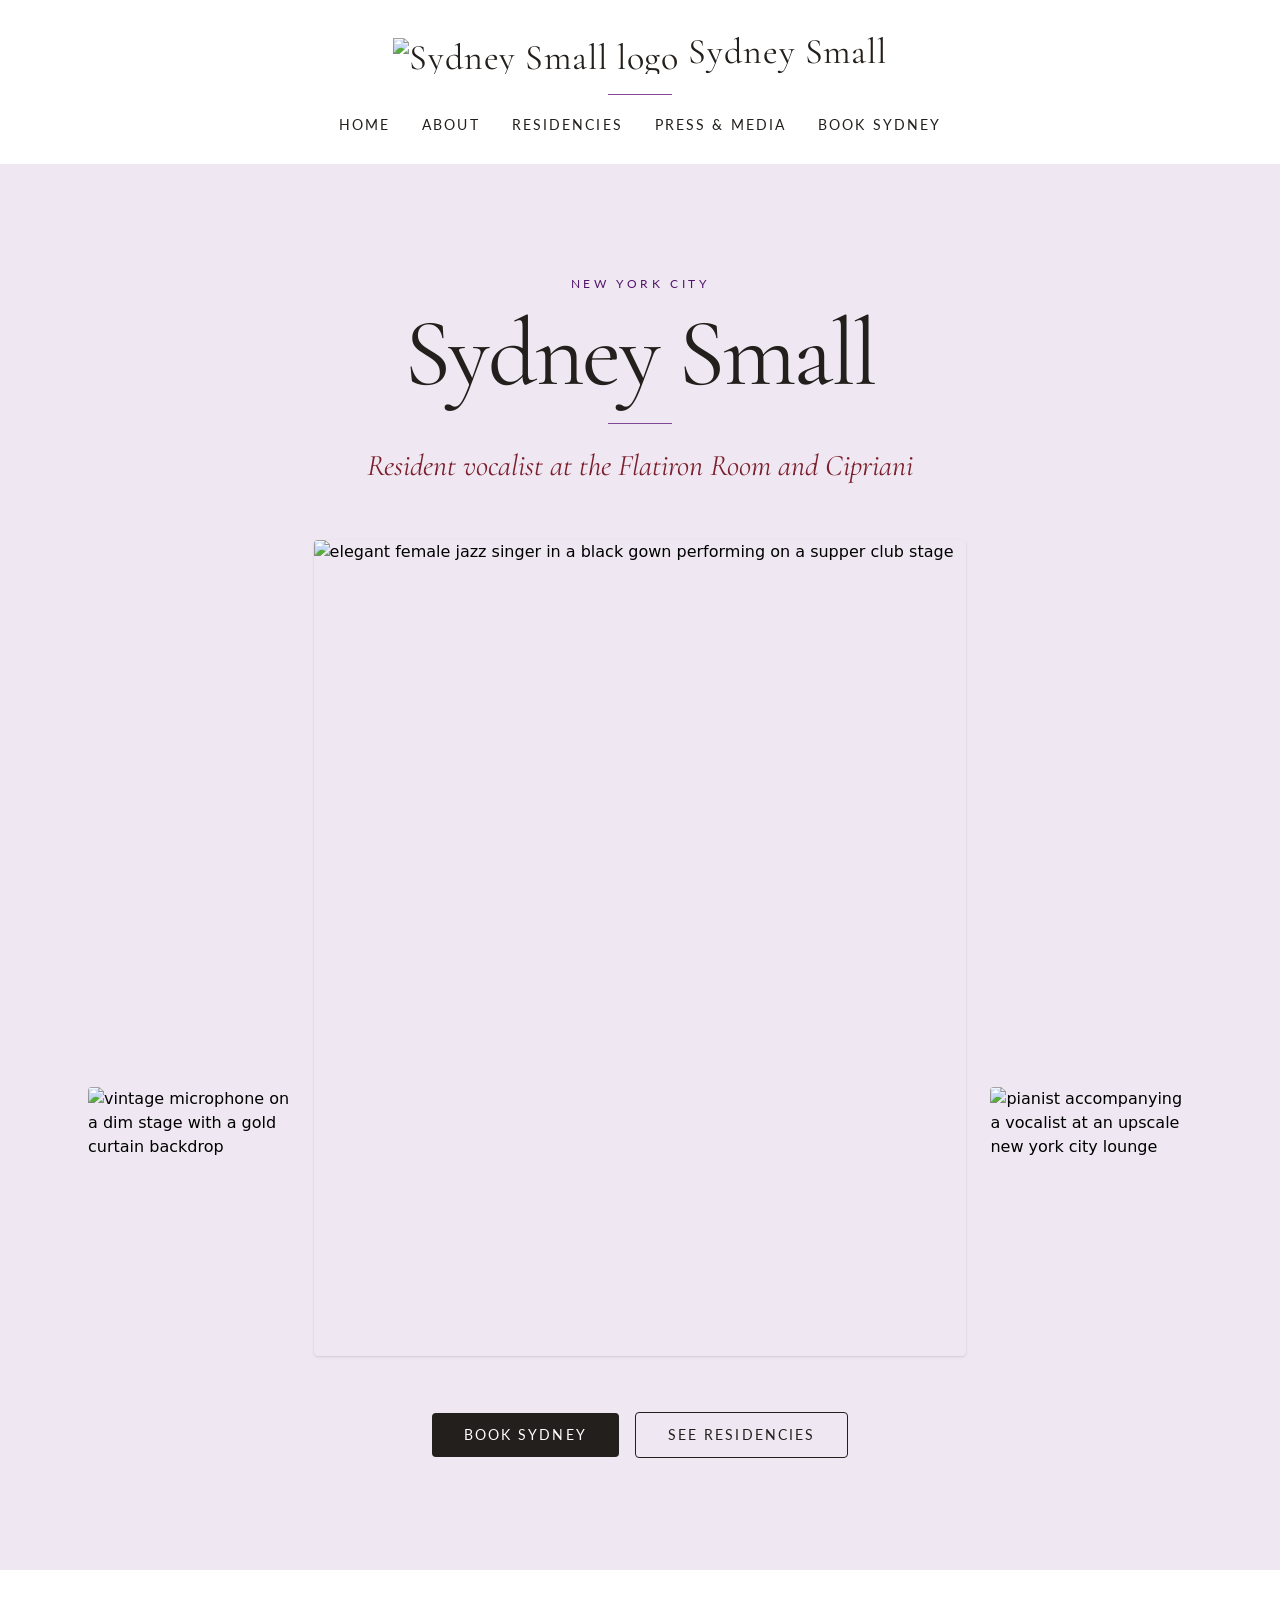
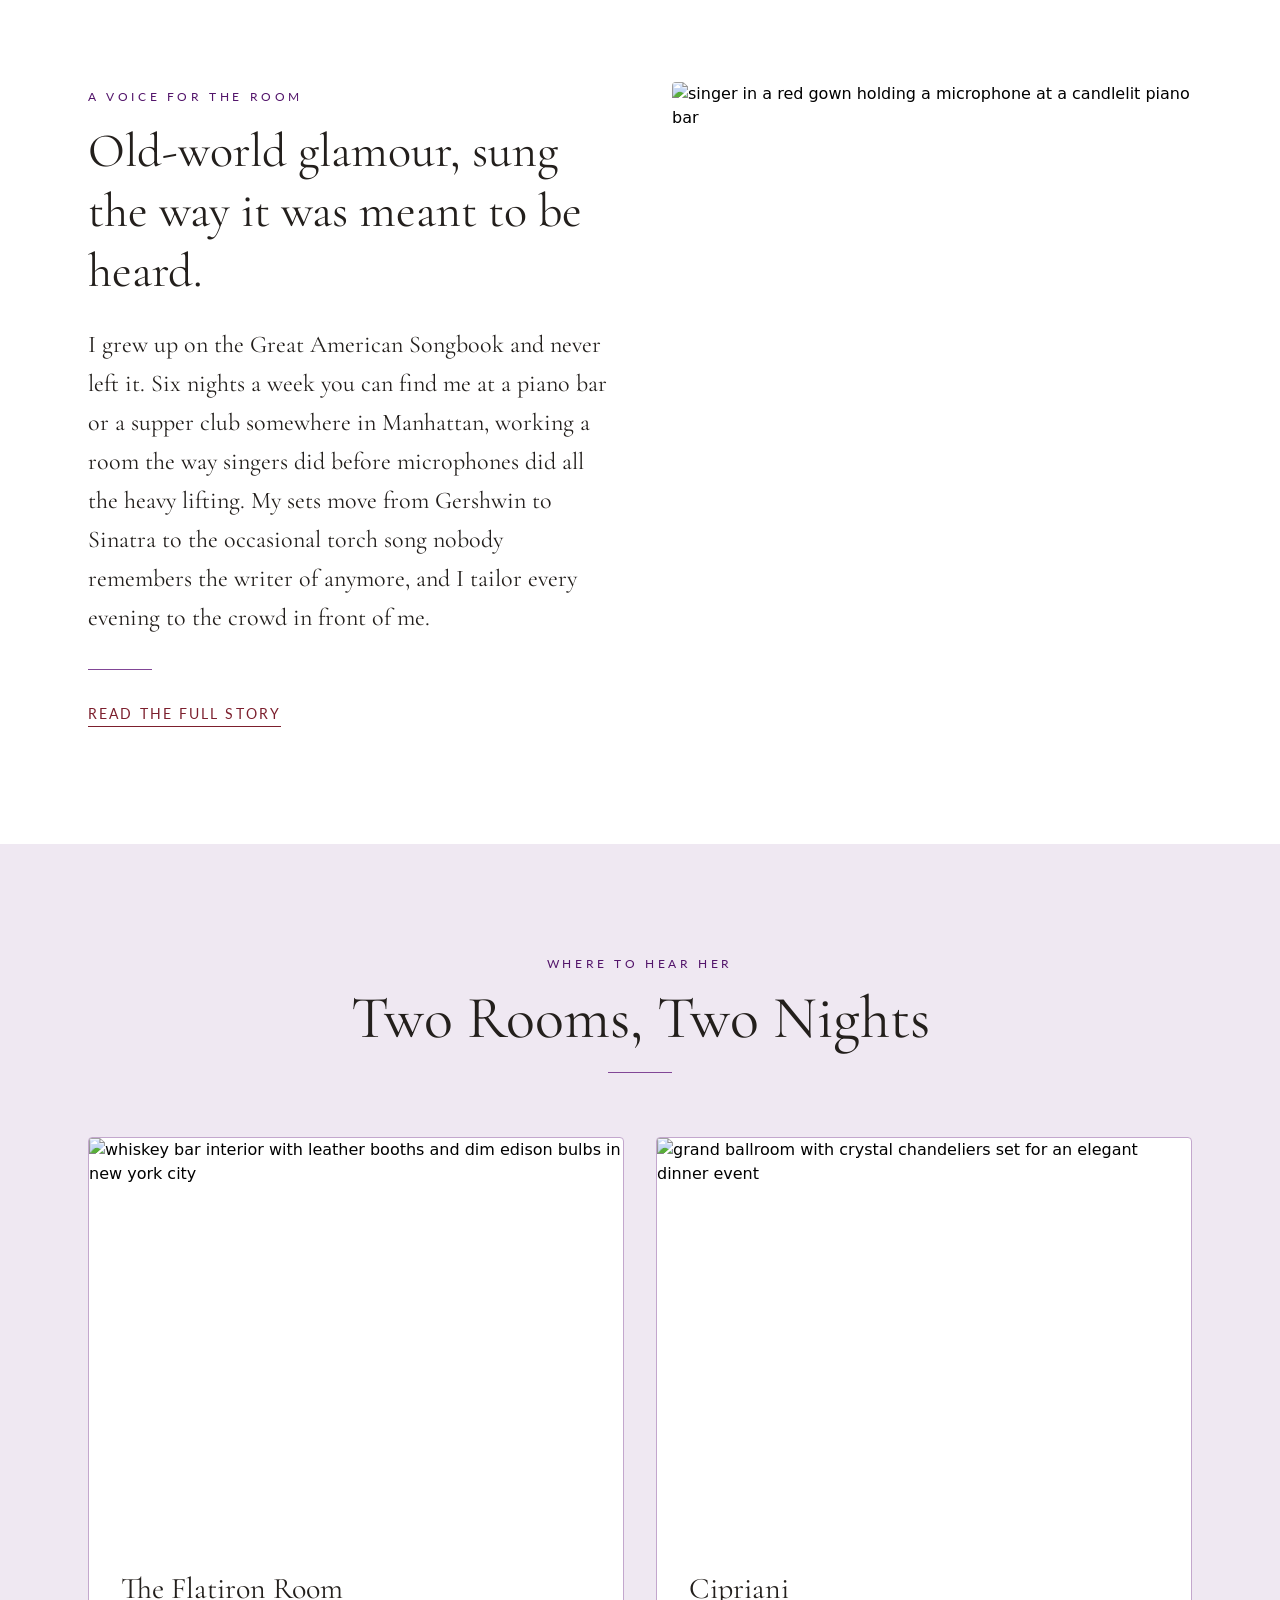
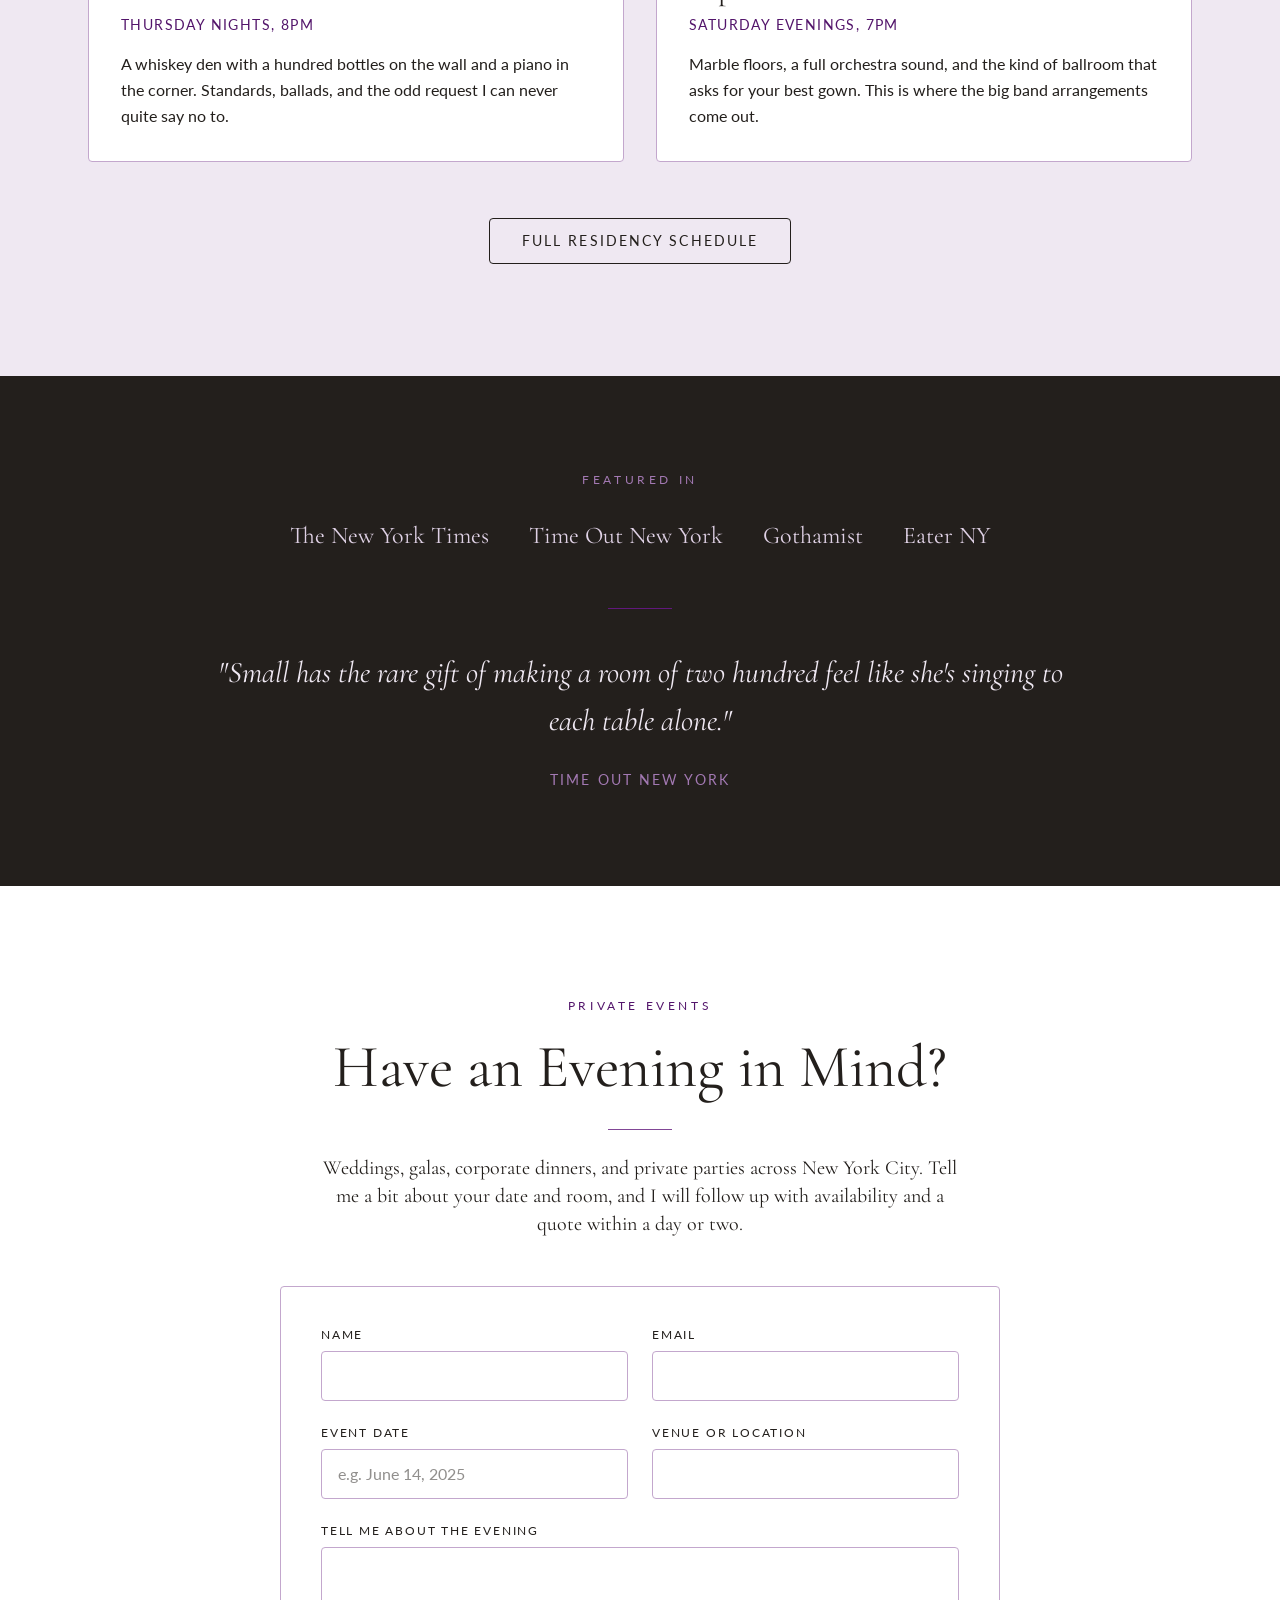
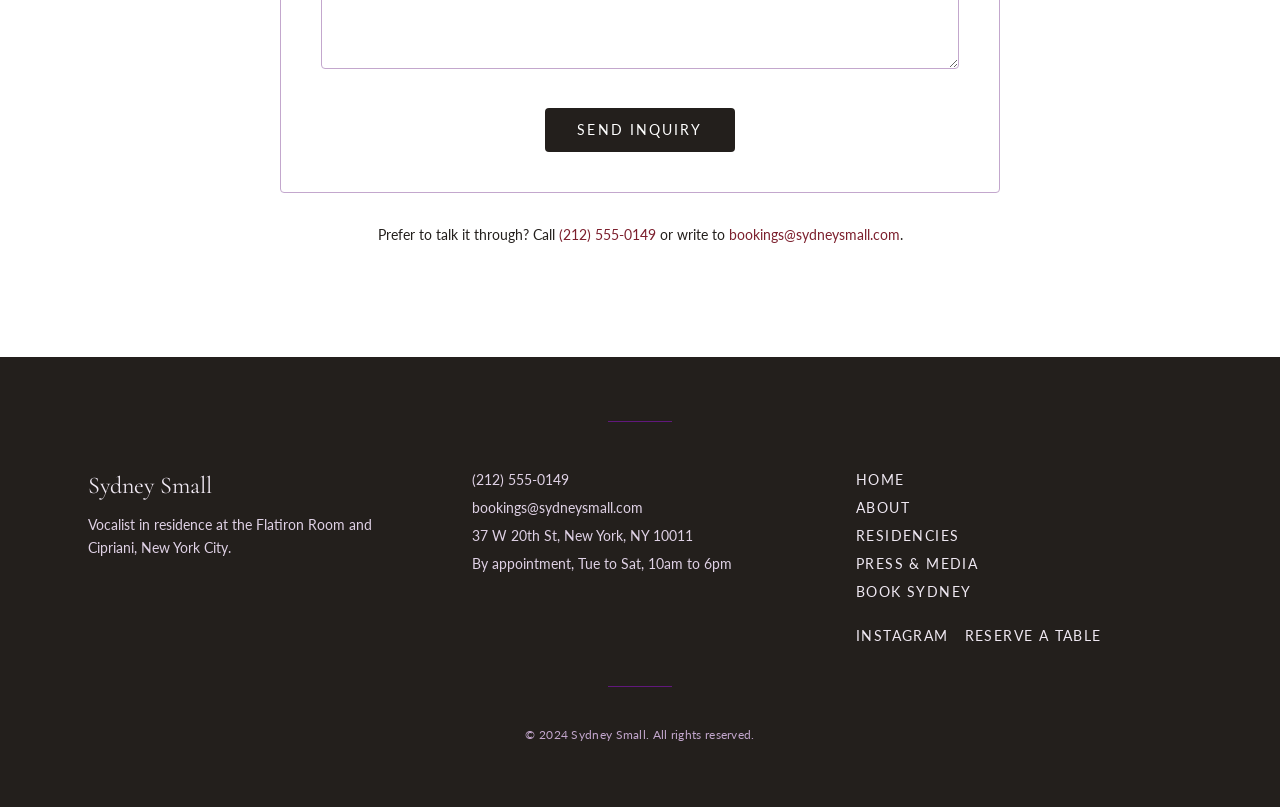
==== commit 9a487357: "Remove a section via the Tibly widget" ====
--- a/index.html
+++ b/index.html
@@ -229,9 +229,6 @@
   </div>
 </section>
 <!-- /block:inquiry-cta -->
-<!-- block:booking -->
-<section data-block style="padding:72px 24px;font-family:inherit;color:inherit"><div style="max-width:720px;margin:0 auto"><h2 style="font-size:clamp(26px,3.5vw,34px);font-weight:700;line-height:1.2;margin:0 0 10px;font-family:var(--font-display, inherit)">Book an appointment</h2><p style="margin:0 0 36px;opacity:0.72;font-size:16px;line-height:1.6">Pick a time that works for you — you'll get a calendar invite right away.</p><div data-tibly-booking><p style="opacity:0.75">Online booking is loading — if it doesn't appear, please reach out to us to schedule.</p></div></div></section>
-<!-- /block:booking -->
 <!-- block:footer -->
 <footer class="bg-ink text-brand-50">
   <div class="max-w-6xl mx-auto px-6 py-16">
--- a/styles.css
+++ b/styles.css
@@ -1,2 +1,2 @@
 /*! tailwindcss v4.3.2 | MIT License | https://tailwindcss.com */
-@layer properties{@supports (((-webkit-hyphens:none)) and (not (margin-trim:inline))) or ((-moz-orient:inline) and (not (color:rgb(from red r g b)))){*,:before,:after,::backdrop{--tw-space-y-reverse:0;--tw-divide-y-reverse:0;--tw-border-style:solid;--tw-leading:initial;--tw-tracking:initial;--tw-shadow:0 0 #0000;--tw-shadow-color:initial;--tw-shadow-alpha:100%;--tw-inset-shadow:0 0 #0000;--tw-inset-shadow-color:initial;--tw-inset-shadow-alpha:100%;--tw-ring-color:initial;--tw-ring-shadow:0 0 #0000;--tw-inset-ring-color:initial;--tw-inset-ring-shadow:0 0 #0000;--tw-ring-inset:initial;--tw-ring-offset-width:0px;--tw-ring-offset-color:#fff;--tw-ring-offset-shadow:0 0 #0000;--tw-duration:initial;--tw-scale-x:1;--tw-scale-y:1;--tw-scale-z:1}}}@layer theme{:root,:host{--font-sans:ui-sans-serif, system-ui, sans-serif, "Apple Color Emoji", "Segoe UI Emoji", "Segoe UI Symbol", "Noto Color Emoji";--font-mono:ui-monospace, SFMono-Regular, Menlo, Monaco, Consolas, "Liberation Mono", "Courier New", monospace;--spacing:.25rem;--container-xl:36rem;--container-2xl:42rem;--container-3xl:48rem;--container-4xl:56rem;--container-5xl:64rem;--container-6xl:72rem;--text-xs:.75rem;--text-xs--line-height:calc(1 / .75);--text-sm:.875rem;--text-sm--line-height:calc(1.25 / .875);--text-base:1rem;--text-base--line-height:calc(1.5 / 1);--text-lg:1.125rem;--text-lg--line-height:calc(1.75 / 1.125);--text-xl:1.25rem;--text-xl--line-height:calc(1.75 / 1.25);--text-2xl:1.5rem;--text-2xl--line-height:calc(2 / 1.5);--text-3xl:1.875rem;--text-3xl--line-height:calc(2.25 / 1.875);--text-4xl:2.25rem;--text-4xl--line-height:calc(2.5 / 2.25);--text-5xl:3rem;--text-5xl--line-height:1;--text-6xl:3.75rem;--text-6xl--line-height:1;--text-7xl:4.5rem;--text-7xl--line-height:1;--text-8xl:6rem;--text-8xl--line-height:1;--tracking-tight:-.025em;--tracking-wide:.025em;--leading-tight:1.25;--leading-snug:1.375;--leading-relaxed:1.625;--radius-sm:.125rem;--radius-md:.25rem;--radius-lg:.5rem;--aspect-video:16 / 9;--default-transition-duration:.15s;--default-transition-timing-function:cubic-bezier(.4, 0, .2, 1);--default-font-family:var(--font-sans);--default-mono-font-family:var(--font-mono);--color-brand-50:#faf7f2;--color-brand-100:#f5ead0;--color-brand-200:#e8d29e;--color-brand-300:#d9b96c;--color-brand-400:#c49f3c;--color-brand-500:#a67c00;--color-brand-600:#8f6900;--color-brand-700:#785700;--color-brand-800:#614500;--color-brand-900:#4a3400;--color-accent-50:#faf0f1;--color-accent-100:#f0d7db;--color-accent-200:#ddabb2;--color-accent-300:#c67f8a;--color-accent-400:#a85462;--color-accent-500:#8f3644;--color-accent-600:#7c1f2d;--color-accent-700:#671926;--color-accent-800:#52141e;--color-accent-900:#3d0f16;--color-surface:#fff;--color-ink:#231f1c;--font-display:"Cormorant Garamond", serif;--font-body:"Lato", sans-serif}}@layer base{*,:after,:before,::backdrop{box-sizing:border-box;border:0 solid;margin:0;padding:0}::file-selector-button{box-sizing:border-box;border:0 solid;margin:0;padding:0}html,:host{-webkit-text-size-adjust:100%;tab-size:4;line-height:1.5;font-family:var(--default-font-family,ui-sans-serif, system-ui, sans-serif, "Apple Color Emoji", "Segoe UI Emoji", "Segoe UI Symbol", "Noto Color Emoji");font-feature-settings:var(--default-font-feature-settings,normal);font-variation-settings:var(--default-font-variation-settings,normal);-webkit-tap-highlight-color:transparent}hr{height:0;color:inherit;border-top-width:1px}abbr:where([title]){-webkit-text-decoration:underline dotted;text-decoration:underline dotted}h1,h2,h3,h4,h5,h6{font-size:inherit;font-weight:inherit}a{color:inherit;-webkit-text-decoration:inherit;-webkit-text-decoration:inherit;-webkit-text-decoration:inherit;text-decoration:inherit}b,strong{font-weight:bolder}code,kbd,samp,pre{font-family:var(--default-mono-font-family,ui-monospace, SFMono-Regular, Menlo, Monaco, Consolas, "Liberation Mono", "Courier New", monospace);font-feature-settings:var(--default-mono-font-feature-settings,normal);font-variation-settings:var(--default-mono-font-variation-settings,normal);font-size:1em}small{font-size:80%}sub,sup{vertical-align:baseline;font-size:75%;line-height:0;position:relative}sub{bottom:-.25em}sup{top:-.5em}table{text-indent:0;border-color:inherit;border-collapse:collapse}:-moz-focusring{outline:auto}progress{vertical-align:baseline}summary{display:list-item}ol,ul,menu{list-style:none}img,svg,video,canvas,audio,iframe,embed,object{vertical-align:middle;display:block}img,video{max-width:100%;height:auto}button,input,select,optgroup,textarea{font:inherit;font-feature-settings:inherit;font-variation-settings:inherit;letter-spacing:inherit;color:inherit;opacity:1;background-color:#0000;border-radius:0}::file-selector-button{font:inherit;font-feature-settings:inherit;font-variation-settings:inherit;letter-spacing:inherit;color:inherit;opacity:1;background-color:#0000;border-radius:0}:where(select:is([multiple],[size])) optgroup{font-weight:bolder}:where(select:is([multiple],[size])) optgroup option{padding-inline-start:20px}::file-selector-button{margin-inline-end:4px}::placeholder{opacity:1}@supports (not ((-webkit-appearance:-apple-pay-button))) or (contain-intrinsic-size:1px){::placeholder{color:currentColor}@supports (color:color-mix(in lab, red, red)){::placeholder{color:color-mix(in oklab, currentcolor 50%, transparent)}}}textarea{resize:vertical}::-webkit-search-decoration{-webkit-appearance:none}::-webkit-date-and-time-value{min-height:1lh;text-align:inherit}::-webkit-datetime-edit{display:inline-flex}::-webkit-datetime-edit-fields-wrapper{padding:0}::-webkit-datetime-edit{padding-block:0}::-webkit-datetime-edit-year-field{padding-block:0}::-webkit-datetime-edit-month-field{padding-block:0}::-webkit-datetime-edit-day-field{padding-block:0}::-webkit-datetime-edit-hour-field{padding-block:0}::-webkit-datetime-edit-minute-field{padding-block:0}::-webkit-datetime-edit-second-field{padding-block:0}::-webkit-datetime-edit-millisecond-field{padding-block:0}::-webkit-datetime-edit-meridiem-field{padding-block:0}::-webkit-calendar-picker-indicator{line-height:1}:-moz-ui-invalid{box-shadow:none}button,input:where([type=button],[type=reset],[type=submit]){appearance:button}::file-selector-button{appearance:button}::-webkit-inner-spin-button{height:auto}::-webkit-outer-spin-button{height:auto}[hidden]:where(:not([hidden=until-found])){display:none!important}}@layer components{.btn{border-radius:var(--radius-md);background-color:var(--color-ink);padding-inline:calc(var(--spacing) * 8);padding-block:calc(var(--spacing) * 3);font-family:var(--font-body);font-size:var(--text-sm);line-height:var(--tw-leading,var(--text-sm--line-height));--tw-tracking:.15em;letter-spacing:.15em;color:var(--color-surface);text-transform:uppercase;transition-property:color,background-color,border-color,outline-color,text-decoration-color,fill,stroke,--tw-gradient-from,--tw-gradient-via,--tw-gradient-to;transition-timing-function:var(--tw-ease,var(--default-transition-timing-function));transition-duration:var(--tw-duration,var(--default-transition-duration));--tw-duration:.3s;transition-duration:.3s;display:inline-block}@media (hover:hover){.btn:hover{background-color:var(--color-accent-600)}}.btn-secondary{border-radius:var(--radius-md);border-style:var(--tw-border-style);border-width:1px;border-color:var(--color-ink);padding-inline:calc(var(--spacing) * 8);padding-block:calc(var(--spacing) * 3);font-family:var(--font-body);font-size:var(--text-sm);line-height:var(--tw-leading,var(--text-sm--line-height));--tw-tracking:.15em;letter-spacing:.15em;color:var(--color-ink);text-transform:uppercase;transition-property:color,background-color,border-color,outline-color,text-decoration-color,fill,stroke,--tw-gradient-from,--tw-gradient-via,--tw-gradient-to;transition-timing-function:var(--tw-ease,var(--default-transition-timing-function));transition-duration:var(--tw-duration,var(--default-transition-duration));--tw-duration:.3s;background-color:#0000;transition-duration:.3s;display:inline-block}@media (hover:hover){.btn-secondary:hover{border-color:var(--color-accent-600);color:var(--color-accent-600)}}.card{border-radius:var(--radius-md);border-style:var(--tw-border-style);border-width:1px;border-color:var(--color-brand-200);background-color:var(--color-surface)}}@layer utilities{.absolute{position:absolute}.relative{position:relative}.-bottom-4{bottom:calc(var(--spacing) * -4)}.-left-4{left:calc(var(--spacing) * -4)}.-z-10{z-index:calc(10 * -1)}.order-1{order:1}.order-2{order:2}.col-span-1{grid-column:span 1/span 1}.col-span-2{grid-column:span 2/span 2}.row-span-1{grid-row:span 1/span 1}.row-span-2{grid-row:span 2/span 2}.mx-3{margin-inline:calc(var(--spacing) * 3)}.mx-auto{margin-inline:auto}.my-6{margin-block:calc(var(--spacing) * 6)}.my-8{margin-block:calc(var(--spacing) * 8)}.my-10{margin-block:calc(var(--spacing) * 10)}.mt-1{margin-top:var(--spacing)}.mt-3{margin-top:calc(var(--spacing) * 3)}.mt-6{margin-top:calc(var(--spacing) * 6)}.mt-8{margin-top:calc(var(--spacing) * 8)}.mt-10{margin-top:calc(var(--spacing) * 10)}.mt-12{margin-top:calc(var(--spacing) * 12)}.mt-14{margin-top:calc(var(--spacing) * 14)}.mt-16{margin-top:calc(var(--spacing) * 16)}.mb-1{margin-bottom:var(--spacing)}.mb-2{margin-bottom:calc(var(--spacing) * 2)}.mb-3{margin-bottom:calc(var(--spacing) * 3)}.mb-4{margin-bottom:calc(var(--spacing) * 4)}.mb-6{margin-bottom:calc(var(--spacing) * 6)}.mb-8{margin-bottom:calc(var(--spacing) * 8)}.mb-10{margin-bottom:calc(var(--spacing) * 10)}.mb-12{margin-bottom:calc(var(--spacing) * 12)}.mb-14{margin-bottom:calc(var(--spacing) * 14)}.mb-16{margin-bottom:calc(var(--spacing) * 16)}.mb-20{margin-bottom:calc(var(--spacing) * 20)}.block{display:block}.flex{display:flex}.grid{display:grid}.hidden{display:none}.inline-block{display:inline-block}.table{display:table}.aspect-\[3\/4\]{aspect-ratio:3/4}.aspect-\[4\/3\]{aspect-ratio:4/3}.aspect-\[4\/5\]{aspect-ratio:4/5}.aspect-\[16\/9\]{aspect-ratio:16/9}.aspect-square{aspect-ratio:1}.aspect-video{aspect-ratio:var(--aspect-video)}.h-6{height:calc(var(--spacing) * 6)}.h-20{height:calc(var(--spacing) * 20)}.h-24{height:calc(var(--spacing) * 24)}.h-auto{height:auto}.h-full{height:100%}.h-px{height:1px}.w-16{width:calc(var(--spacing) * 16)}.w-24{width:calc(var(--spacing) * 24)}.w-28{width:calc(var(--spacing) * 28)}.w-full{width:100%}.w-px{width:1px}.max-w-2xl{max-width:var(--container-2xl)}.max-w-3xl{max-width:var(--container-3xl)}.max-w-4xl{max-width:var(--container-4xl)}.max-w-5xl{max-width:var(--container-5xl)}.max-w-6xl{max-width:var(--container-6xl)}.max-w-prose{max-width:65ch}.max-w-xl{max-width:var(--container-xl)}.shrink-0{flex-shrink:0}.grid-cols-1{grid-template-columns:repeat(1,minmax(0,1fr))}.grid-cols-2{grid-template-columns:repeat(2,minmax(0,1fr))}.flex-col{flex-direction:column}.flex-wrap{flex-wrap:wrap}.items-center{align-items:center}.items-end{align-items:flex-end}.justify-center{justify-content:center}.gap-3{gap:calc(var(--spacing) * 3)}.gap-4{gap:calc(var(--spacing) * 4)}.gap-5{gap:calc(var(--spacing) * 5)}.gap-6{gap:calc(var(--spacing) * 6)}.gap-10{gap:calc(var(--spacing) * 10)}.gap-12{gap:calc(var(--spacing) * 12)}:where(.space-y-2>:not(:last-child)){--tw-space-y-reverse:0;margin-block-start:calc(calc(var(--spacing) * 2) * var(--tw-space-y-reverse));margin-block-end:calc(calc(var(--spacing) * 2) * calc(1 - var(--tw-space-y-reverse)))}:where(.space-y-6>:not(:last-child)){--tw-space-y-reverse:0;margin-block-start:calc(calc(var(--spacing) * 6) * var(--tw-space-y-reverse));margin-block-end:calc(calc(var(--spacing) * 6) * calc(1 - var(--tw-space-y-reverse)))}:where(.space-y-10>:not(:last-child)){--tw-space-y-reverse:0;margin-block-start:calc(calc(var(--spacing) * 10) * var(--tw-space-y-reverse));margin-block-end:calc(calc(var(--spacing) * 10) * calc(1 - var(--tw-space-y-reverse)))}.gap-x-5{column-gap:calc(var(--spacing) * 5)}.gap-x-8{column-gap:calc(var(--spacing) * 8)}.gap-x-10{column-gap:calc(var(--spacing) * 10)}.gap-y-2{row-gap:calc(var(--spacing) * 2)}.gap-y-4{row-gap:calc(var(--spacing) * 4)}.gap-y-6{row-gap:calc(var(--spacing) * 6)}:where(.divide-y>:not(:last-child)){--tw-divide-y-reverse:0;border-bottom-style:var(--tw-border-style);border-top-style:var(--tw-border-style);border-top-width:calc(1px * var(--tw-divide-y-reverse));border-bottom-width:calc(1px * calc(1 - var(--tw-divide-y-reverse)))}:where(.divide-brand-200>:not(:last-child)){border-color:var(--color-brand-200)}.self-center{align-self:center}.overflow-hidden{overflow:hidden}.rounded-md{border-radius:var(--radius-md)}.border{border-style:var(--tw-border-style);border-width:1px}.border-y{border-block-style:var(--tw-border-style);border-block-width:1px}.border-t{border-top-style:var(--tw-border-style);border-top-width:1px}.border-b{border-bottom-style:var(--tw-border-style);border-bottom-width:1px}.border-l{border-left-style:var(--tw-border-style);border-left-width:1px}.border-accent-600{border-color:var(--color-accent-600)}.border-brand-200{border-color:var(--color-brand-200)}.border-brand-300{border-color:var(--color-brand-300)}.border-brand-400{border-color:var(--color-brand-400)}.border-brand-400\/30{border-color:#c49f3c4d}@supports (color:color-mix(in lab, red, red)){.border-brand-400\/30{border-color:color-mix(in oklab, var(--color-brand-400) 30%, transparent)}}.border-brand-400\/50{border-color:#c49f3c80}@supports (color:color-mix(in lab, red, red)){.border-brand-400\/50{border-color:color-mix(in oklab, var(--color-brand-400) 50%, transparent)}}.border-transparent{border-color:#0000}.bg-brand-50{background-color:var(--color-brand-50)}.bg-brand-200{background-color:var(--color-brand-200)}.bg-brand-300{background-color:var(--color-brand-300)}.bg-brand-400{background-color:var(--color-brand-400)}.bg-brand-500{background-color:var(--color-brand-500)}.bg-ink{background-color:var(--color-ink)}.bg-surface{background-color:var(--color-surface)}.bg-transparent{background-color:#0000}.object-cover{object-fit:cover}.p-8{padding:calc(var(--spacing) * 8)}.px-4{padding-inline:calc(var(--spacing) * 4)}.px-6{padding-inline:calc(var(--spacing) * 6)}.py-2{padding-block:calc(var(--spacing) * 2)}.py-3{padding-block:calc(var(--spacing) * 3)}.py-8{padding-block:calc(var(--spacing) * 8)}.py-12{padding-block:calc(var(--spacing) * 12)}.py-16{padding-block:calc(var(--spacing) * 16)}.py-20{padding-block:calc(var(--spacing) * 20)}.pt-2{padding-top:calc(var(--spacing) * 2)}.pt-6{padding-top:calc(var(--spacing) * 6)}.pt-8{padding-top:calc(var(--spacing) * 8)}.pt-10{padding-top:calc(var(--spacing) * 10)}.pb-1{padding-bottom:var(--spacing)}.pb-6{padding-bottom:calc(var(--spacing) * 6)}.pl-6{padding-left:calc(var(--spacing) * 6)}.text-center{text-align:center}.font-body{font-family:var(--font-body)}.font-display{font-family:var(--font-display)}.text-2xl{font-size:var(--text-2xl);line-height:var(--tw-leading,var(--text-2xl--line-height))}.text-3xl{font-size:var(--text-3xl);line-height:var(--tw-leading,var(--text-3xl--line-height))}.text-4xl{font-size:var(--text-4xl);line-height:var(--tw-leading,var(--text-4xl--line-height))}.text-5xl{font-size:var(--text-5xl);line-height:var(--tw-leading,var(--text-5xl--line-height))}.text-base{font-size:var(--text-base);line-height:var(--tw-leading,var(--text-base--line-height))}.text-sm{font-size:var(--text-sm);line-height:var(--tw-leading,var(--text-sm--line-height))}.text-xl{font-size:var(--text-xl);line-height:var(--tw-leading,var(--text-xl--line-height))}.text-xs{font-size:var(--text-xs);line-height:var(--tw-leading,var(--text-xs--line-height))}.leading-\[0\.95\]{--tw-leading:.95;line-height:.95}.leading-\[1\.1\]{--tw-leading:1.1;line-height:1.1}.leading-\[1\.05\]{--tw-leading:1.05;line-height:1.05}.leading-relaxed{--tw-leading:var(--leading-relaxed);line-height:var(--leading-relaxed)}.leading-snug{--tw-leading:var(--leading-snug);line-height:var(--leading-snug)}.leading-tight{--tw-leading:var(--leading-tight);line-height:var(--leading-tight)}.tracking-\[0\.1em\]{--tw-tracking:.1em;letter-spacing:.1em}.tracking-\[0\.3em\]{--tw-tracking:.3em;letter-spacing:.3em}.tracking-\[0\.15em\]{--tw-tracking:.15em;letter-spacing:.15em}.tracking-\[0\.25em\]{--tw-tracking:.25em;letter-spacing:.25em}.tracking-tight{--tw-tracking:var(--tracking-tight);letter-spacing:var(--tracking-tight)}.tracking-wide{--tw-tracking:var(--tracking-wide);letter-spacing:var(--tracking-wide)}.text-accent-600{color:var(--color-accent-600)}.text-brand-50{color:var(--color-brand-50)}.text-brand-50\/90{color:#faf7f2e6}@supports (color:color-mix(in lab, red, red)){.text-brand-50\/90{color:color-mix(in oklab, var(--color-brand-50) 90%, transparent)}}.text-brand-100{color:var(--color-brand-100)}.text-brand-200{color:var(--color-brand-200)}.text-brand-300{color:var(--color-brand-300)}.text-brand-400{color:var(--color-brand-400)}.text-brand-500{color:var(--color-brand-500)}.text-brand-600{color:var(--color-brand-600)}.text-ink{color:var(--color-ink)}.text-ink\/50{color:#231f1c80}@supports (color:color-mix(in lab, red, red)){.text-ink\/50{color:color-mix(in oklab, var(--color-ink) 50%, transparent)}}.text-ink\/70{color:#231f1cb3}@supports (color:color-mix(in lab, red, red)){.text-ink\/70{color:color-mix(in oklab, var(--color-ink) 70%, transparent)}}.text-ink\/75{color:#231f1cbf}@supports (color:color-mix(in lab, red, red)){.text-ink\/75{color:color-mix(in oklab, var(--color-ink) 75%, transparent)}}.text-ink\/80{color:#231f1ccc}@supports (color:color-mix(in lab, red, red)){.text-ink\/80{color:color-mix(in oklab, var(--color-ink) 80%, transparent)}}.text-ink\/85{color:#231f1cd9}@supports (color:color-mix(in lab, red, red)){.text-ink\/85{color:color-mix(in oklab, var(--color-ink) 85%, transparent)}}.uppercase{text-transform:uppercase}.italic{font-style:italic}.underline{text-decoration-line:underline}.underline-offset-4{text-underline-offset:4px}.placeholder-brand-300\/60::placeholder{color:#d9b96c99}@supports (color:color-mix(in lab, red, red)){.placeholder-brand-300\/60::placeholder{color:color-mix(in oklab, var(--color-brand-300) 60%, transparent)}}.shadow-sm{--tw-shadow:0 1px 3px 0 var(--tw-shadow-color,#0000001a), 0 1px 2px -1px var(--tw-shadow-color,#0000001a);box-shadow:var(--tw-inset-shadow), var(--tw-inset-ring-shadow), var(--tw-ring-offset-shadow), var(--tw-ring-shadow), var(--tw-shadow)}.transition-colors{transition-property:color,background-color,border-color,outline-color,text-decoration-color,fill,stroke,--tw-gradient-from,--tw-gradient-via,--tw-gradient-to;transition-timing-function:var(--tw-ease,var(--default-transition-timing-function));transition-duration:var(--tw-duration,var(--default-transition-duration))}.transition-transform{transition-property:transform,translate,scale,rotate;transition-timing-function:var(--tw-ease,var(--default-transition-timing-function));transition-duration:var(--tw-duration,var(--default-transition-duration))}.duration-300{--tw-duration:.3s;transition-duration:.3s}.duration-500{--tw-duration:.5s;transition-duration:.5s}@media (hover:hover){.group-hover\:scale-105:is(:where(.group):hover *){--tw-scale-x:105%;--tw-scale-y:105%;--tw-scale-z:105%;scale:var(--tw-scale-x) var(--tw-scale-y)}.group-hover\:text-accent-600:is(:where(.group):hover *){color:var(--color-accent-600)}.hover\:scale-105:hover{--tw-scale-x:105%;--tw-scale-y:105%;--tw-scale-z:105%;scale:var(--tw-scale-x) var(--tw-scale-y)}.hover\:border-accent-500:hover{border-color:var(--color-accent-500)}.hover\:border-accent-600:hover{border-color:var(--color-accent-600)}.hover\:border-accent-700:hover{border-color:var(--color-accent-700)}.hover\:border-brand-200:hover{border-color:var(--color-brand-200)}.hover\:bg-accent-600:hover{background-color:var(--color-accent-600)}.hover\:text-accent-400:hover{color:var(--color-accent-400)}.hover\:text-accent-500:hover{color:var(--color-accent-500)}.hover\:text-accent-600:hover{color:var(--color-accent-600)}.hover\:text-accent-700:hover{color:var(--color-accent-700)}.hover\:text-brand-200:hover{color:var(--color-brand-200)}.hover\:text-brand-600:hover{color:var(--color-brand-600)}}.focus\:border-accent-600:focus{border-color:var(--color-accent-600)}.focus\:border-brand-400:focus{border-color:var(--color-brand-400)}.focus\:outline-none:focus{--tw-outline-style:none;outline-style:none}@media (min-width:40rem){.sm\:block{display:block}.sm\:flex-row{flex-direction:row}}@media (min-width:48rem){.md\:order-1{order:1}.md\:order-2{order:2}.md\:col-span-1{grid-column:span 1/span 1}.md\:col-span-2{grid-column:span 2/span 2}.md\:col-span-3{grid-column:span 3/span 3}.md\:col-span-5{grid-column:span 5/span 5}.md\:col-span-6{grid-column:span 6/span 6}.md\:row-span-2{grid-row:span 2/span 2}.md\:mx-0{margin-inline:0}.md\:mt-14{margin-top:calc(var(--spacing) * 14)}.md\:mb-14{margin-bottom:calc(var(--spacing) * 14)}.md\:mb-16{margin-bottom:calc(var(--spacing) * 16)}.md\:mb-20{margin-bottom:calc(var(--spacing) * 20)}.md\:mb-24{margin-bottom:calc(var(--spacing) * 24)}.md\:mb-28{margin-bottom:calc(var(--spacing) * 28)}.md\:block{display:block}.md\:flex{display:flex}.md\:aspect-\[3\/4\]{aspect-ratio:3/4}.md\:aspect-\[4\/5\]{aspect-ratio:4/5}.md\:aspect-auto{aspect-ratio:auto}.md\:w-1\/2{width:50%}.md\:w-24{width:calc(var(--spacing) * 24)}.md\:grid-cols-2{grid-template-columns:repeat(2,minmax(0,1fr))}.md\:grid-cols-3{grid-template-columns:repeat(3,minmax(0,1fr))}.md\:grid-cols-4{grid-template-columns:repeat(4,minmax(0,1fr))}.md\:grid-cols-5{grid-template-columns:repeat(5,minmax(0,1fr))}.md\:grid-cols-12{grid-template-columns:repeat(12,minmax(0,1fr))}.md\:grid-cols-\[auto_1fr\]{grid-template-columns:auto 1fr}.md\:grid-rows-2{grid-template-rows:repeat(2,minmax(0,1fr))}.md\:flex-row{flex-direction:row}.md\:flex-row-reverse{flex-direction:row-reverse}.md\:justify-start{justify-content:flex-start}.md\:gap-4{gap:calc(var(--spacing) * 4)}.md\:gap-5{gap:calc(var(--spacing) * 5)}.md\:gap-6{gap:calc(var(--spacing) * 6)}.md\:gap-8{gap:calc(var(--spacing) * 8)}.md\:gap-10{gap:calc(var(--spacing) * 10)}.md\:gap-16{gap:calc(var(--spacing) * 16)}.md\:gap-20{gap:calc(var(--spacing) * 20)}.md\:gap-x-8{column-gap:calc(var(--spacing) * 8)}.md\:gap-x-12{column-gap:calc(var(--spacing) * 12)}.md\:gap-x-14{column-gap:calc(var(--spacing) * 14)}.md\:p-10{padding:calc(var(--spacing) * 10)}.md\:py-16{padding-block:calc(var(--spacing) * 16)}.md\:py-20{padding-block:calc(var(--spacing) * 20)}.md\:py-24{padding-block:calc(var(--spacing) * 24)}.md\:py-28{padding-block:calc(var(--spacing) * 28)}.md\:py-32{padding-block:calc(var(--spacing) * 32)}.md\:text-left{text-align:left}.md\:text-right{text-align:right}.md\:text-2xl{font-size:var(--text-2xl);line-height:var(--tw-leading,var(--text-2xl--line-height))}.md\:text-3xl{font-size:var(--text-3xl);line-height:var(--tw-leading,var(--text-3xl--line-height))}.md\:text-4xl{font-size:var(--text-4xl);line-height:var(--tw-leading,var(--text-4xl--line-height))}.md\:text-5xl{font-size:var(--text-5xl);line-height:var(--tw-leading,var(--text-5xl--line-height))}.md\:text-6xl{font-size:var(--text-6xl);line-height:var(--tw-leading,var(--text-6xl--line-height))}.md\:text-7xl{font-size:var(--text-7xl);line-height:var(--tw-leading,var(--text-7xl--line-height))}.md\:text-8xl{font-size:var(--text-8xl);line-height:var(--tw-leading,var(--text-8xl--line-height))}.md\:text-base{font-size:var(--text-base);line-height:var(--tw-leading,var(--text-base--line-height))}.md\:text-lg{font-size:var(--text-lg);line-height:var(--tw-leading,var(--text-lg--line-height))}.md\:text-sm{font-size:var(--text-sm);line-height:var(--tw-leading,var(--text-sm--line-height))}}}@property --tw-space-y-reverse{syntax:"*";inherits:false;initial-value:0}@property --tw-divide-y-reverse{syntax:"*";inherits:false;initial-value:0}@property --tw-border-style{syntax:"*";inherits:false;initial-value:solid}@property --tw-leading{syntax:"*";inherits:false}@property --tw-tracking{syntax:"*";inherits:false}@property --tw-shadow{syntax:"*";inherits:false;initial-value:0 0 #0000}@property --tw-shadow-color{syntax:"*";inherits:false}@property --tw-shadow-alpha{syntax:"<percentage>";inherits:false;initial-value:100%}@property --tw-inset-shadow{syntax:"*";inherits:false;initial-value:0 0 #0000}@property --tw-inset-shadow-color{syntax:"*";inherits:false}@property --tw-inset-shadow-alpha{syntax:"<percentage>";inherits:false;initial-value:100%}@property --tw-ring-color{syntax:"*";inherits:false}@property --tw-ring-shadow{syntax:"*";inherits:false;initial-value:0 0 #0000}@property --tw-inset-ring-color{syntax:"*";inherits:false}@property --tw-inset-ring-shadow{syntax:"*";inherits:false;initial-value:0 0 #0000}@property --tw-ring-inset{syntax:"*";inherits:false}@property --tw-ring-offset-width{syntax:"<length>";inherits:false;initial-value:0}@property --tw-ring-offset-color{syntax:"*";inherits:false;initial-value:#fff}@property --tw-ring-offset-shadow{syntax:"*";inherits:false;initial-value:0 0 #0000}@property --tw-duration{syntax:"*";inherits:false}@property --tw-scale-x{syntax:"*";inherits:false;initial-value:1}@property --tw-scale-y{syntax:"*";inherits:false;initial-value:1}@property --tw-scale-z{syntax:"*";inherits:false;initial-value:1}+@layer properties{@supports (((-webkit-hyphens:none)) and (not (margin-trim:inline))) or ((-moz-orient:inline) and (not (color:rgb(from red r g b)))){*,:before,:after,::backdrop{--tw-space-y-reverse:0;--tw-divide-y-reverse:0;--tw-border-style:solid;--tw-leading:initial;--tw-tracking:initial;--tw-shadow:0 0 #0000;--tw-shadow-color:initial;--tw-shadow-alpha:100%;--tw-inset-shadow:0 0 #0000;--tw-inset-shadow-color:initial;--tw-inset-shadow-alpha:100%;--tw-ring-color:initial;--tw-ring-shadow:0 0 #0000;--tw-inset-ring-color:initial;--tw-inset-ring-shadow:0 0 #0000;--tw-ring-inset:initial;--tw-ring-offset-width:0px;--tw-ring-offset-color:#fff;--tw-ring-offset-shadow:0 0 #0000;--tw-duration:initial;--tw-scale-x:1;--tw-scale-y:1;--tw-scale-z:1}}}@layer theme{:root,:host{--font-sans:ui-sans-serif, system-ui, sans-serif, "Apple Color Emoji", "Segoe UI Emoji", "Segoe UI Symbol", "Noto Color Emoji";--font-mono:ui-monospace, SFMono-Regular, Menlo, Monaco, Consolas, "Liberation Mono", "Courier New", monospace;--spacing:.25rem;--container-xl:36rem;--container-2xl:42rem;--container-3xl:48rem;--container-4xl:56rem;--container-5xl:64rem;--container-6xl:72rem;--text-xs:.75rem;--text-xs--line-height:calc(1 / .75);--text-sm:.875rem;--text-sm--line-height:calc(1.25 / .875);--text-base:1rem;--text-base--line-height:calc(1.5 / 1);--text-lg:1.125rem;--text-lg--line-height:calc(1.75 / 1.125);--text-xl:1.25rem;--text-xl--line-height:calc(1.75 / 1.25);--text-2xl:1.5rem;--text-2xl--line-height:calc(2 / 1.5);--text-3xl:1.875rem;--text-3xl--line-height:calc(2.25 / 1.875);--text-4xl:2.25rem;--text-4xl--line-height:calc(2.5 / 2.25);--text-5xl:3rem;--text-5xl--line-height:1;--text-6xl:3.75rem;--text-6xl--line-height:1;--text-7xl:4.5rem;--text-7xl--line-height:1;--text-8xl:6rem;--text-8xl--line-height:1;--tracking-tight:-.025em;--tracking-wide:.025em;--leading-tight:1.25;--leading-snug:1.375;--leading-relaxed:1.625;--radius-sm:.125rem;--radius-md:.25rem;--radius-lg:.5rem;--aspect-video:16 / 9;--default-transition-duration:.15s;--default-transition-timing-function:cubic-bezier(.4, 0, .2, 1);--default-font-family:var(--font-sans);--default-mono-font-family:var(--font-mono);--color-brand-50:#efe8f2;--color-brand-100:#dfd1e5;--color-brand-200:#c3a7cd;--color-brand-300:#a379b3;--color-brand-400:#814696;--color-brand-500:#61187c;--color-brand-600:#53156b;--color-brand-700:#441157;--color-brand-800:#340d43;--color-brand-900:#25092f;--color-accent-50:#faf0f1;--color-accent-100:#f0d7db;--color-accent-200:#ddabb2;--color-accent-300:#c67f8a;--color-accent-400:#a85462;--color-accent-500:#8f3644;--color-accent-600:#7c1f2d;--color-accent-700:#671926;--color-accent-800:#52141e;--color-accent-900:#3d0f16;--color-surface:#fff;--color-ink:#231f1c;--font-display:"Cormorant Garamond", serif;--font-body:"Lato", sans-serif}}@layer base{*,:after,:before,::backdrop{box-sizing:border-box;border:0 solid;margin:0;padding:0}::file-selector-button{box-sizing:border-box;border:0 solid;margin:0;padding:0}html,:host{-webkit-text-size-adjust:100%;tab-size:4;line-height:1.5;font-family:var(--default-font-family,ui-sans-serif, system-ui, sans-serif, "Apple Color Emoji", "Segoe UI Emoji", "Segoe UI Symbol", "Noto Color Emoji");font-feature-settings:var(--default-font-feature-settings,normal);font-variation-settings:var(--default-font-variation-settings,normal);-webkit-tap-highlight-color:transparent}hr{height:0;color:inherit;border-top-width:1px}abbr:where([title]){-webkit-text-decoration:underline dotted;text-decoration:underline dotted}h1,h2,h3,h4,h5,h6{font-size:inherit;font-weight:inherit}a{color:inherit;-webkit-text-decoration:inherit;-webkit-text-decoration:inherit;-webkit-text-decoration:inherit;text-decoration:inherit}b,strong{font-weight:bolder}code,kbd,samp,pre{font-family:var(--default-mono-font-family,ui-monospace, SFMono-Regular, Menlo, Monaco, Consolas, "Liberation Mono", "Courier New", monospace);font-feature-settings:var(--default-mono-font-feature-settings,normal);font-variation-settings:var(--default-mono-font-variation-settings,normal);font-size:1em}small{font-size:80%}sub,sup{vertical-align:baseline;font-size:75%;line-height:0;position:relative}sub{bottom:-.25em}sup{top:-.5em}table{text-indent:0;border-color:inherit;border-collapse:collapse}:-moz-focusring{outline:auto}progress{vertical-align:baseline}summary{display:list-item}ol,ul,menu{list-style:none}img,svg,video,canvas,audio,iframe,embed,object{vertical-align:middle;display:block}img,video{max-width:100%;height:auto}button,input,select,optgroup,textarea{font:inherit;font-feature-settings:inherit;font-variation-settings:inherit;letter-spacing:inherit;color:inherit;opacity:1;background-color:#0000;border-radius:0}::file-selector-button{font:inherit;font-feature-settings:inherit;font-variation-settings:inherit;letter-spacing:inherit;color:inherit;opacity:1;background-color:#0000;border-radius:0}:where(select:is([multiple],[size])) optgroup{font-weight:bolder}:where(select:is([multiple],[size])) optgroup option{padding-inline-start:20px}::file-selector-button{margin-inline-end:4px}::placeholder{opacity:1}@supports (not ((-webkit-appearance:-apple-pay-button))) or (contain-intrinsic-size:1px){::placeholder{color:currentColor}@supports (color:color-mix(in lab, red, red)){::placeholder{color:color-mix(in oklab, currentcolor 50%, transparent)}}}textarea{resize:vertical}::-webkit-search-decoration{-webkit-appearance:none}::-webkit-date-and-time-value{min-height:1lh;text-align:inherit}::-webkit-datetime-edit{display:inline-flex}::-webkit-datetime-edit-fields-wrapper{padding:0}::-webkit-datetime-edit{padding-block:0}::-webkit-datetime-edit-year-field{padding-block:0}::-webkit-datetime-edit-month-field{padding-block:0}::-webkit-datetime-edit-day-field{padding-block:0}::-webkit-datetime-edit-hour-field{padding-block:0}::-webkit-datetime-edit-minute-field{padding-block:0}::-webkit-datetime-edit-second-field{padding-block:0}::-webkit-datetime-edit-millisecond-field{padding-block:0}::-webkit-datetime-edit-meridiem-field{padding-block:0}::-webkit-calendar-picker-indicator{line-height:1}:-moz-ui-invalid{box-shadow:none}button,input:where([type=button],[type=reset],[type=submit]){appearance:button}::file-selector-button{appearance:button}::-webkit-inner-spin-button{height:auto}::-webkit-outer-spin-button{height:auto}[hidden]:where(:not([hidden=until-found])){display:none!important}}@layer components{.btn{border-radius:var(--radius-md);background-color:var(--color-ink);padding-inline:calc(var(--spacing) * 8);padding-block:calc(var(--spacing) * 3);font-family:var(--font-body);font-size:var(--text-sm);line-height:var(--tw-leading,var(--text-sm--line-height));--tw-tracking:.15em;letter-spacing:.15em;color:var(--color-surface);text-transform:uppercase;transition-property:color,background-color,border-color,outline-color,text-decoration-color,fill,stroke,--tw-gradient-from,--tw-gradient-via,--tw-gradient-to;transition-timing-function:var(--tw-ease,var(--default-transition-timing-function));transition-duration:var(--tw-duration,var(--default-transition-duration));--tw-duration:.3s;transition-duration:.3s;display:inline-block}@media (hover:hover){.btn:hover{background-color:var(--color-accent-600)}}.btn-secondary{border-radius:var(--radius-md);border-style:var(--tw-border-style);border-width:1px;border-color:var(--color-ink);padding-inline:calc(var(--spacing) * 8);padding-block:calc(var(--spacing) * 3);font-family:var(--font-body);font-size:var(--text-sm);line-height:var(--tw-leading,var(--text-sm--line-height));--tw-tracking:.15em;letter-spacing:.15em;color:var(--color-ink);text-transform:uppercase;transition-property:color,background-color,border-color,outline-color,text-decoration-color,fill,stroke,--tw-gradient-from,--tw-gradient-via,--tw-gradient-to;transition-timing-function:var(--tw-ease,var(--default-transition-timing-function));transition-duration:var(--tw-duration,var(--default-transition-duration));--tw-duration:.3s;background-color:#0000;transition-duration:.3s;display:inline-block}@media (hover:hover){.btn-secondary:hover{border-color:var(--color-accent-600);color:var(--color-accent-600)}}.card{border-radius:var(--radius-md);border-style:var(--tw-border-style);border-width:1px;border-color:var(--color-brand-200);background-color:var(--color-surface)}}@layer utilities{.absolute{position:absolute}.relative{position:relative}.-bottom-4{bottom:calc(var(--spacing) * -4)}.-left-4{left:calc(var(--spacing) * -4)}.-z-10{z-index:calc(10 * -1)}.order-1{order:1}.order-2{order:2}.col-span-1{grid-column:span 1/span 1}.col-span-2{grid-column:span 2/span 2}.row-span-1{grid-row:span 1/span 1}.row-span-2{grid-row:span 2/span 2}.mx-3{margin-inline:calc(var(--spacing) * 3)}.mx-auto{margin-inline:auto}.my-6{margin-block:calc(var(--spacing) * 6)}.my-8{margin-block:calc(var(--spacing) * 8)}.my-10{margin-block:calc(var(--spacing) * 10)}.mt-1{margin-top:var(--spacing)}.mt-3{margin-top:calc(var(--spacing) * 3)}.mt-6{margin-top:calc(var(--spacing) * 6)}.mt-8{margin-top:calc(var(--spacing) * 8)}.mt-10{margin-top:calc(var(--spacing) * 10)}.mt-12{margin-top:calc(var(--spacing) * 12)}.mt-14{margin-top:calc(var(--spacing) * 14)}.mt-16{margin-top:calc(var(--spacing) * 16)}.mb-1{margin-bottom:var(--spacing)}.mb-2{margin-bottom:calc(var(--spacing) * 2)}.mb-3{margin-bottom:calc(var(--spacing) * 3)}.mb-4{margin-bottom:calc(var(--spacing) * 4)}.mb-6{margin-bottom:calc(var(--spacing) * 6)}.mb-8{margin-bottom:calc(var(--spacing) * 8)}.mb-10{margin-bottom:calc(var(--spacing) * 10)}.mb-12{margin-bottom:calc(var(--spacing) * 12)}.mb-14{margin-bottom:calc(var(--spacing) * 14)}.mb-16{margin-bottom:calc(var(--spacing) * 16)}.mb-20{margin-bottom:calc(var(--spacing) * 20)}.block{display:block}.flex{display:flex}.grid{display:grid}.hidden{display:none}.inline-block{display:inline-block}.table{display:table}.aspect-\[3\/4\]{aspect-ratio:3/4}.aspect-\[4\/3\]{aspect-ratio:4/3}.aspect-\[4\/5\]{aspect-ratio:4/5}.aspect-\[16\/9\]{aspect-ratio:16/9}.aspect-square{aspect-ratio:1}.aspect-video{aspect-ratio:var(--aspect-video)}.h-6{height:calc(var(--spacing) * 6)}.h-20{height:calc(var(--spacing) * 20)}.h-24{height:calc(var(--spacing) * 24)}.h-auto{height:auto}.h-full{height:100%}.h-px{height:1px}.w-16{width:calc(var(--spacing) * 16)}.w-24{width:calc(var(--spacing) * 24)}.w-28{width:calc(var(--spacing) * 28)}.w-full{width:100%}.w-px{width:1px}.max-w-2xl{max-width:var(--container-2xl)}.max-w-3xl{max-width:var(--container-3xl)}.max-w-4xl{max-width:var(--container-4xl)}.max-w-5xl{max-width:var(--container-5xl)}.max-w-6xl{max-width:var(--container-6xl)}.max-w-prose{max-width:65ch}.max-w-xl{max-width:var(--container-xl)}.shrink-0{flex-shrink:0}.grid-cols-1{grid-template-columns:repeat(1,minmax(0,1fr))}.grid-cols-2{grid-template-columns:repeat(2,minmax(0,1fr))}.flex-col{flex-direction:column}.flex-wrap{flex-wrap:wrap}.items-center{align-items:center}.items-end{align-items:flex-end}.justify-center{justify-content:center}.gap-3{gap:calc(var(--spacing) * 3)}.gap-4{gap:calc(var(--spacing) * 4)}.gap-5{gap:calc(var(--spacing) * 5)}.gap-6{gap:calc(var(--spacing) * 6)}.gap-10{gap:calc(var(--spacing) * 10)}.gap-12{gap:calc(var(--spacing) * 12)}:where(.space-y-2>:not(:last-child)){--tw-space-y-reverse:0;margin-block-start:calc(calc(var(--spacing) * 2) * var(--tw-space-y-reverse));margin-block-end:calc(calc(var(--spacing) * 2) * calc(1 - var(--tw-space-y-reverse)))}:where(.space-y-6>:not(:last-child)){--tw-space-y-reverse:0;margin-block-start:calc(calc(var(--spacing) * 6) * var(--tw-space-y-reverse));margin-block-end:calc(calc(var(--spacing) * 6) * calc(1 - var(--tw-space-y-reverse)))}:where(.space-y-10>:not(:last-child)){--tw-space-y-reverse:0;margin-block-start:calc(calc(var(--spacing) * 10) * var(--tw-space-y-reverse));margin-block-end:calc(calc(var(--spacing) * 10) * calc(1 - var(--tw-space-y-reverse)))}.gap-x-5{column-gap:calc(var(--spacing) * 5)}.gap-x-8{column-gap:calc(var(--spacing) * 8)}.gap-x-10{column-gap:calc(var(--spacing) * 10)}.gap-y-2{row-gap:calc(var(--spacing) * 2)}.gap-y-4{row-gap:calc(var(--spacing) * 4)}.gap-y-6{row-gap:calc(var(--spacing) * 6)}:where(.divide-y>:not(:last-child)){--tw-divide-y-reverse:0;border-bottom-style:var(--tw-border-style);border-top-style:var(--tw-border-style);border-top-width:calc(1px * var(--tw-divide-y-reverse));border-bottom-width:calc(1px * calc(1 - var(--tw-divide-y-reverse)))}:where(.divide-brand-200>:not(:last-child)){border-color:var(--color-brand-200)}.self-center{align-self:center}.overflow-hidden{overflow:hidden}.rounded-md{border-radius:var(--radius-md)}.border{border-style:var(--tw-border-style);border-width:1px}.border-y{border-block-style:var(--tw-border-style);border-block-width:1px}.border-t{border-top-style:var(--tw-border-style);border-top-width:1px}.border-b{border-bottom-style:var(--tw-border-style);border-bottom-width:1px}.border-l{border-left-style:var(--tw-border-style);border-left-width:1px}.border-accent-600{border-color:var(--color-accent-600)}.border-brand-200{border-color:var(--color-brand-200)}.border-brand-300{border-color:var(--color-brand-300)}.border-brand-400{border-color:var(--color-brand-400)}.border-brand-400\/30{border-color:#8146964d}@supports (color:color-mix(in lab, red, red)){.border-brand-400\/30{border-color:color-mix(in oklab, var(--color-brand-400) 30%, transparent)}}.border-brand-400\/50{border-color:#81469680}@supports (color:color-mix(in lab, red, red)){.border-brand-400\/50{border-color:color-mix(in oklab, var(--color-brand-400) 50%, transparent)}}.border-transparent{border-color:#0000}.bg-brand-50{background-color:var(--color-brand-50)}.bg-brand-200{background-color:var(--color-brand-200)}.bg-brand-300{background-color:var(--color-brand-300)}.bg-brand-400{background-color:var(--color-brand-400)}.bg-brand-500{background-color:var(--color-brand-500)}.bg-ink{background-color:var(--color-ink)}.bg-surface{background-color:var(--color-surface)}.bg-transparent{background-color:#0000}.object-cover{object-fit:cover}.p-8{padding:calc(var(--spacing) * 8)}.px-4{padding-inline:calc(var(--spacing) * 4)}.px-6{padding-inline:calc(var(--spacing) * 6)}.py-2{padding-block:calc(var(--spacing) * 2)}.py-3{padding-block:calc(var(--spacing) * 3)}.py-8{padding-block:calc(var(--spacing) * 8)}.py-12{padding-block:calc(var(--spacing) * 12)}.py-16{padding-block:calc(var(--spacing) * 16)}.py-20{padding-block:calc(var(--spacing) * 20)}.pt-2{padding-top:calc(var(--spacing) * 2)}.pt-6{padding-top:calc(var(--spacing) * 6)}.pt-8{padding-top:calc(var(--spacing) * 8)}.pt-10{padding-top:calc(var(--spacing) * 10)}.pb-1{padding-bottom:var(--spacing)}.pb-6{padding-bottom:calc(var(--spacing) * 6)}.pl-6{padding-left:calc(var(--spacing) * 6)}.text-center{text-align:center}.font-body{font-family:var(--font-body)}.font-display{font-family:var(--font-display)}.text-2xl{font-size:var(--text-2xl);line-height:var(--tw-leading,var(--text-2xl--line-height))}.text-3xl{font-size:var(--text-3xl);line-height:var(--tw-leading,var(--text-3xl--line-height))}.text-4xl{font-size:var(--text-4xl);line-height:var(--tw-leading,var(--text-4xl--line-height))}.text-5xl{font-size:var(--text-5xl);line-height:var(--tw-leading,var(--text-5xl--line-height))}.text-base{font-size:var(--text-base);line-height:var(--tw-leading,var(--text-base--line-height))}.text-sm{font-size:var(--text-sm);line-height:var(--tw-leading,var(--text-sm--line-height))}.text-xl{font-size:var(--text-xl);line-height:var(--tw-leading,var(--text-xl--line-height))}.text-xs{font-size:var(--text-xs);line-height:var(--tw-leading,var(--text-xs--line-height))}.leading-\[0\.95\]{--tw-leading:.95;line-height:.95}.leading-\[1\.1\]{--tw-leading:1.1;line-height:1.1}.leading-\[1\.05\]{--tw-leading:1.05;line-height:1.05}.leading-relaxed{--tw-leading:var(--leading-relaxed);line-height:var(--leading-relaxed)}.leading-snug{--tw-leading:var(--leading-snug);line-height:var(--leading-snug)}.leading-tight{--tw-leading:var(--leading-tight);line-height:var(--leading-tight)}.tracking-\[0\.1em\]{--tw-tracking:.1em;letter-spacing:.1em}.tracking-\[0\.3em\]{--tw-tracking:.3em;letter-spacing:.3em}.tracking-\[0\.15em\]{--tw-tracking:.15em;letter-spacing:.15em}.tracking-\[0\.25em\]{--tw-tracking:.25em;letter-spacing:.25em}.tracking-tight{--tw-tracking:var(--tracking-tight);letter-spacing:var(--tracking-tight)}.tracking-wide{--tw-tracking:var(--tracking-wide);letter-spacing:var(--tracking-wide)}.text-accent-600{color:var(--color-accent-600)}.text-brand-50{color:var(--color-brand-50)}.text-brand-50\/90{color:#efe8f2e6}@supports (color:color-mix(in lab, red, red)){.text-brand-50\/90{color:color-mix(in oklab, var(--color-brand-50) 90%, transparent)}}.text-brand-100{color:var(--color-brand-100)}.text-brand-200{color:var(--color-brand-200)}.text-brand-300{color:var(--color-brand-300)}.text-brand-400{color:var(--color-brand-400)}.text-brand-500{color:var(--color-brand-500)}.text-brand-600{color:var(--color-brand-600)}.text-ink{color:var(--color-ink)}.text-ink\/50{color:#231f1c80}@supports (color:color-mix(in lab, red, red)){.text-ink\/50{color:color-mix(in oklab, var(--color-ink) 50%, transparent)}}.text-ink\/70{color:#231f1cb3}@supports (color:color-mix(in lab, red, red)){.text-ink\/70{color:color-mix(in oklab, var(--color-ink) 70%, transparent)}}.text-ink\/75{color:#231f1cbf}@supports (color:color-mix(in lab, red, red)){.text-ink\/75{color:color-mix(in oklab, var(--color-ink) 75%, transparent)}}.text-ink\/80{color:#231f1ccc}@supports (color:color-mix(in lab, red, red)){.text-ink\/80{color:color-mix(in oklab, var(--color-ink) 80%, transparent)}}.text-ink\/85{color:#231f1cd9}@supports (color:color-mix(in lab, red, red)){.text-ink\/85{color:color-mix(in oklab, var(--color-ink) 85%, transparent)}}.uppercase{text-transform:uppercase}.italic{font-style:italic}.underline{text-decoration-line:underline}.underline-offset-4{text-underline-offset:4px}.placeholder-brand-300\/60::placeholder{color:#a379b399}@supports (color:color-mix(in lab, red, red)){.placeholder-brand-300\/60::placeholder{color:color-mix(in oklab, var(--color-brand-300) 60%, transparent)}}.shadow-sm{--tw-shadow:0 1px 3px 0 var(--tw-shadow-color,#0000001a), 0 1px 2px -1px var(--tw-shadow-color,#0000001a);box-shadow:var(--tw-inset-shadow), var(--tw-inset-ring-shadow), var(--tw-ring-offset-shadow), var(--tw-ring-shadow), var(--tw-shadow)}.transition-colors{transition-property:color,background-color,border-color,outline-color,text-decoration-color,fill,stroke,--tw-gradient-from,--tw-gradient-via,--tw-gradient-to;transition-timing-function:var(--tw-ease,var(--default-transition-timing-function));transition-duration:var(--tw-duration,var(--default-transition-duration))}.transition-transform{transition-property:transform,translate,scale,rotate;transition-timing-function:var(--tw-ease,var(--default-transition-timing-function));transition-duration:var(--tw-duration,var(--default-transition-duration))}.duration-300{--tw-duration:.3s;transition-duration:.3s}.duration-500{--tw-duration:.5s;transition-duration:.5s}@media (hover:hover){.group-hover\:scale-105:is(:where(.group):hover *){--tw-scale-x:105%;--tw-scale-y:105%;--tw-scale-z:105%;scale:var(--tw-scale-x) var(--tw-scale-y)}.group-hover\:text-accent-600:is(:where(.group):hover *){color:var(--color-accent-600)}.hover\:scale-105:hover{--tw-scale-x:105%;--tw-scale-y:105%;--tw-scale-z:105%;scale:var(--tw-scale-x) var(--tw-scale-y)}.hover\:border-accent-500:hover{border-color:var(--color-accent-500)}.hover\:border-accent-600:hover{border-color:var(--color-accent-600)}.hover\:border-accent-700:hover{border-color:var(--color-accent-700)}.hover\:border-brand-200:hover{border-color:var(--color-brand-200)}.hover\:bg-accent-600:hover{background-color:var(--color-accent-600)}.hover\:text-accent-400:hover{color:var(--color-accent-400)}.hover\:text-accent-500:hover{color:var(--color-accent-500)}.hover\:text-accent-600:hover{color:var(--color-accent-600)}.hover\:text-accent-700:hover{color:var(--color-accent-700)}.hover\:text-brand-200:hover{color:var(--color-brand-200)}.hover\:text-brand-600:hover{color:var(--color-brand-600)}}.focus\:border-accent-600:focus{border-color:var(--color-accent-600)}.focus\:border-brand-400:focus{border-color:var(--color-brand-400)}.focus\:outline-none:focus{--tw-outline-style:none;outline-style:none}@media (min-width:40rem){.sm\:block{display:block}.sm\:flex-row{flex-direction:row}}@media (min-width:48rem){.md\:order-1{order:1}.md\:order-2{order:2}.md\:col-span-1{grid-column:span 1/span 1}.md\:col-span-2{grid-column:span 2/span 2}.md\:col-span-3{grid-column:span 3/span 3}.md\:col-span-5{grid-column:span 5/span 5}.md\:col-span-6{grid-column:span 6/span 6}.md\:row-span-2{grid-row:span 2/span 2}.md\:mx-0{margin-inline:0}.md\:mt-14{margin-top:calc(var(--spacing) * 14)}.md\:mb-14{margin-bottom:calc(var(--spacing) * 14)}.md\:mb-16{margin-bottom:calc(var(--spacing) * 16)}.md\:mb-20{margin-bottom:calc(var(--spacing) * 20)}.md\:mb-24{margin-bottom:calc(var(--spacing) * 24)}.md\:mb-28{margin-bottom:calc(var(--spacing) * 28)}.md\:block{display:block}.md\:flex{display:flex}.md\:aspect-\[3\/4\]{aspect-ratio:3/4}.md\:aspect-\[4\/5\]{aspect-ratio:4/5}.md\:aspect-auto{aspect-ratio:auto}.md\:w-1\/2{width:50%}.md\:w-24{width:calc(var(--spacing) * 24)}.md\:grid-cols-2{grid-template-columns:repeat(2,minmax(0,1fr))}.md\:grid-cols-3{grid-template-columns:repeat(3,minmax(0,1fr))}.md\:grid-cols-4{grid-template-columns:repeat(4,minmax(0,1fr))}.md\:grid-cols-5{grid-template-columns:repeat(5,minmax(0,1fr))}.md\:grid-cols-12{grid-template-columns:repeat(12,minmax(0,1fr))}.md\:grid-cols-\[auto_1fr\]{grid-template-columns:auto 1fr}.md\:grid-rows-2{grid-template-rows:repeat(2,minmax(0,1fr))}.md\:flex-row{flex-direction:row}.md\:flex-row-reverse{flex-direction:row-reverse}.md\:justify-start{justify-content:flex-start}.md\:gap-4{gap:calc(var(--spacing) * 4)}.md\:gap-5{gap:calc(var(--spacing) * 5)}.md\:gap-6{gap:calc(var(--spacing) * 6)}.md\:gap-8{gap:calc(var(--spacing) * 8)}.md\:gap-10{gap:calc(var(--spacing) * 10)}.md\:gap-16{gap:calc(var(--spacing) * 16)}.md\:gap-20{gap:calc(var(--spacing) * 20)}.md\:gap-x-8{column-gap:calc(var(--spacing) * 8)}.md\:gap-x-12{column-gap:calc(var(--spacing) * 12)}.md\:gap-x-14{column-gap:calc(var(--spacing) * 14)}.md\:p-10{padding:calc(var(--spacing) * 10)}.md\:py-16{padding-block:calc(var(--spacing) * 16)}.md\:py-20{padding-block:calc(var(--spacing) * 20)}.md\:py-24{padding-block:calc(var(--spacing) * 24)}.md\:py-28{padding-block:calc(var(--spacing) * 28)}.md\:py-32{padding-block:calc(var(--spacing) * 32)}.md\:text-left{text-align:left}.md\:text-right{text-align:right}.md\:text-2xl{font-size:var(--text-2xl);line-height:var(--tw-leading,var(--text-2xl--line-height))}.md\:text-3xl{font-size:var(--text-3xl);line-height:var(--tw-leading,var(--text-3xl--line-height))}.md\:text-4xl{font-size:var(--text-4xl);line-height:var(--tw-leading,var(--text-4xl--line-height))}.md\:text-5xl{font-size:var(--text-5xl);line-height:var(--tw-leading,var(--text-5xl--line-height))}.md\:text-6xl{font-size:var(--text-6xl);line-height:var(--tw-leading,var(--text-6xl--line-height))}.md\:text-7xl{font-size:var(--text-7xl);line-height:var(--tw-leading,var(--text-7xl--line-height))}.md\:text-8xl{font-size:var(--text-8xl);line-height:var(--tw-leading,var(--text-8xl--line-height))}.md\:text-base{font-size:var(--text-base);line-height:var(--tw-leading,var(--text-base--line-height))}.md\:text-lg{font-size:var(--text-lg);line-height:var(--tw-leading,var(--text-lg--line-height))}.md\:text-sm{font-size:var(--text-sm);line-height:var(--tw-leading,var(--text-sm--line-height))}}}@property --tw-space-y-reverse{syntax:"*";inherits:false;initial-value:0}@property --tw-divide-y-reverse{syntax:"*";inherits:false;initial-value:0}@property --tw-border-style{syntax:"*";inherits:false;initial-value:solid}@property --tw-leading{syntax:"*";inherits:false}@property --tw-tracking{syntax:"*";inherits:false}@property --tw-shadow{syntax:"*";inherits:false;initial-value:0 0 #0000}@property --tw-shadow-color{syntax:"*";inherits:false}@property --tw-shadow-alpha{syntax:"<percentage>";inherits:false;initial-value:100%}@property --tw-inset-shadow{syntax:"*";inherits:false;initial-value:0 0 #0000}@property --tw-inset-shadow-color{syntax:"*";inherits:false}@property --tw-inset-shadow-alpha{syntax:"<percentage>";inherits:false;initial-value:100%}@property --tw-ring-color{syntax:"*";inherits:false}@property --tw-ring-shadow{syntax:"*";inherits:false;initial-value:0 0 #0000}@property --tw-inset-ring-color{syntax:"*";inherits:false}@property --tw-inset-ring-shadow{syntax:"*";inherits:false;initial-value:0 0 #0000}@property --tw-ring-inset{syntax:"*";inherits:false}@property --tw-ring-offset-width{syntax:"<length>";inherits:false;initial-value:0}@property --tw-ring-offset-color{syntax:"*";inherits:false;initial-value:#fff}@property --tw-ring-offset-shadow{syntax:"*";inherits:false;initial-value:0 0 #0000}@property --tw-duration{syntax:"*";inherits:false}@property --tw-scale-x{syntax:"*";inherits:false;initial-value:1}@property --tw-scale-y{syntax:"*";inherits:false;initial-value:1}@property --tw-scale-z{syntax:"*";inherits:false;initial-value:1}
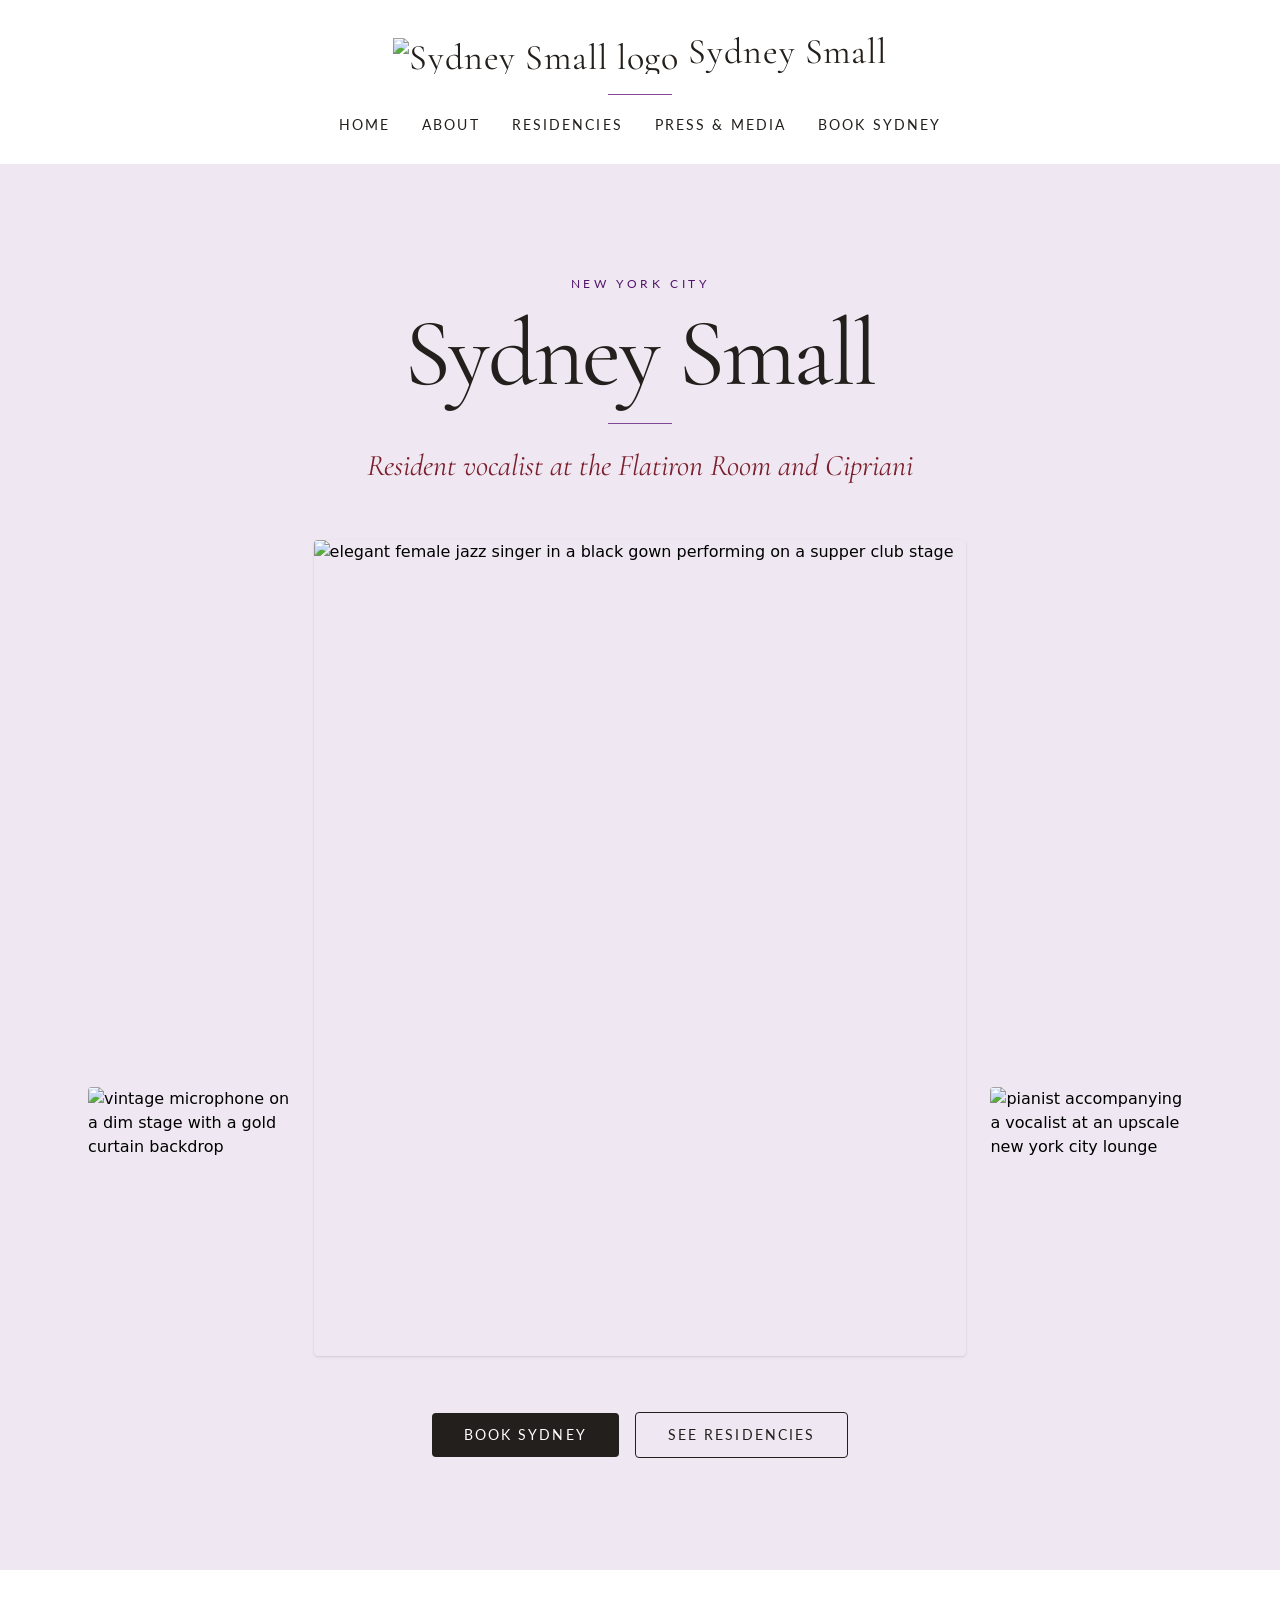
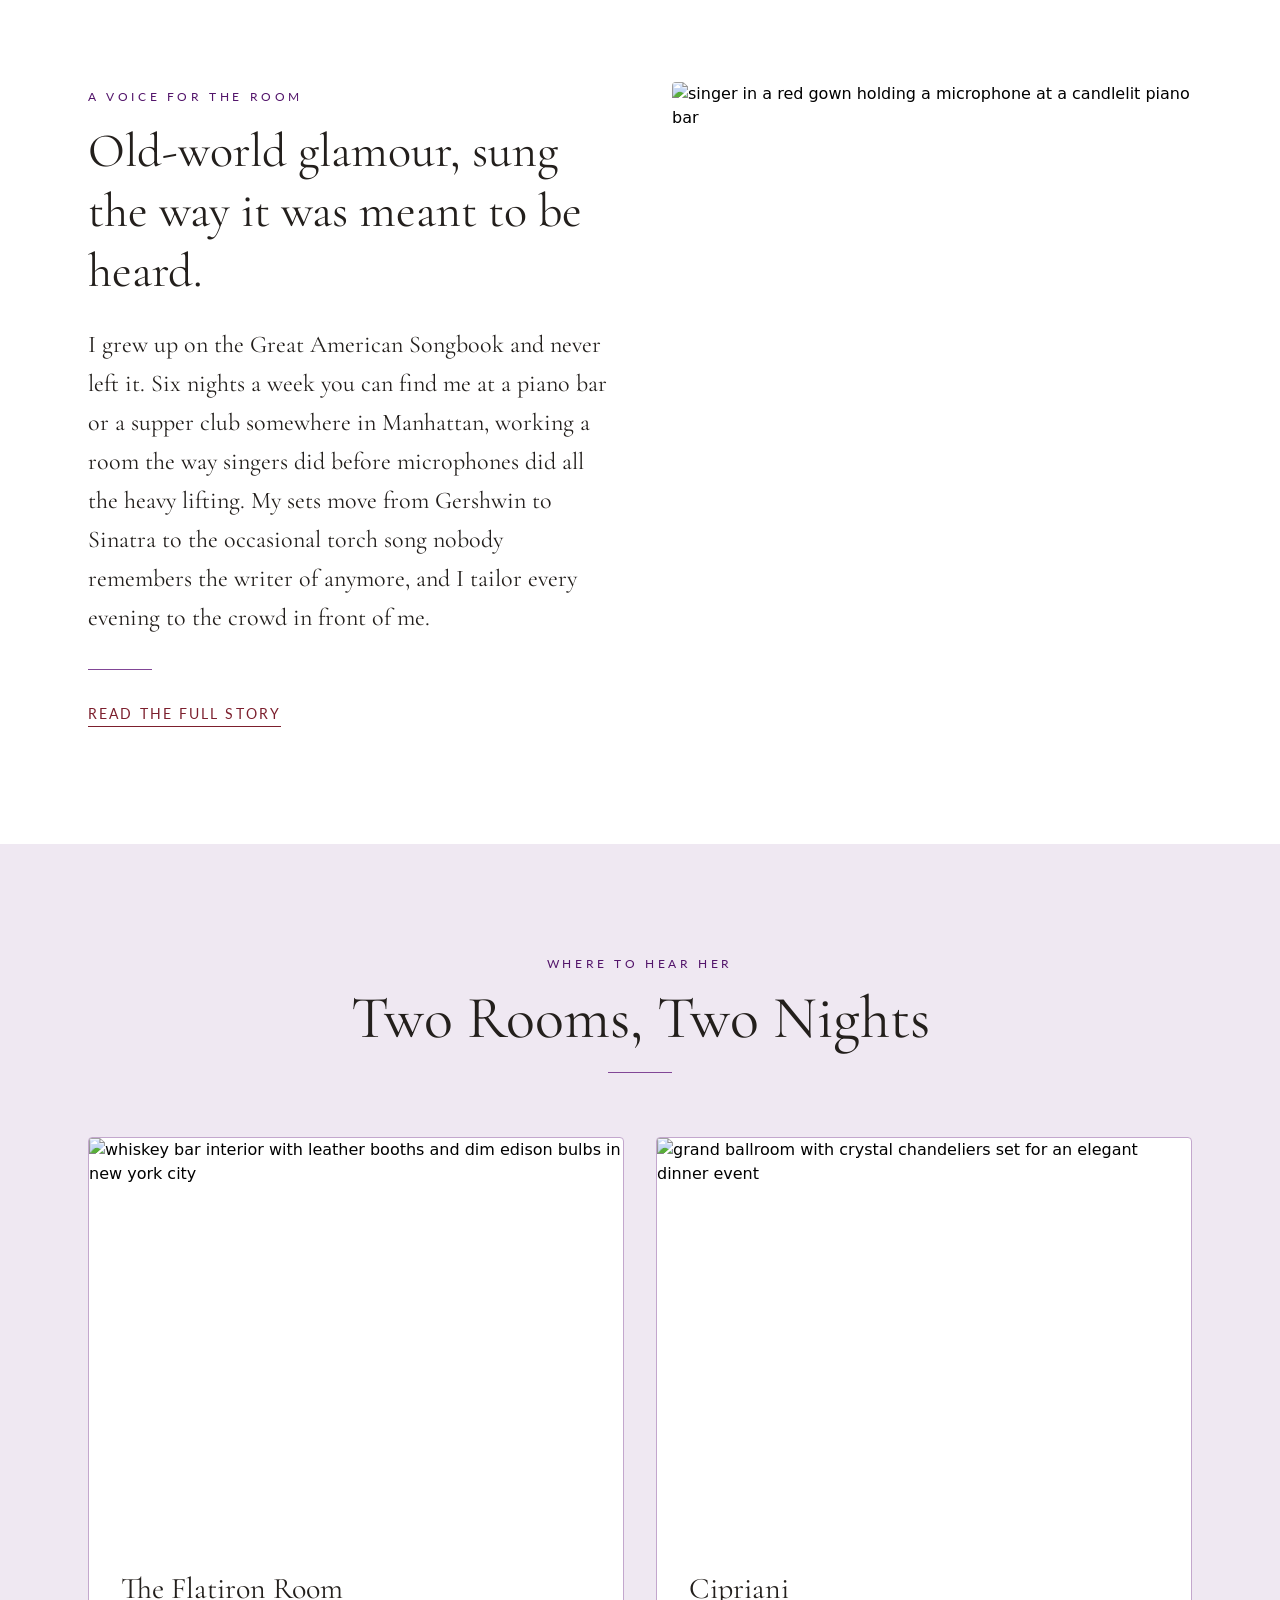
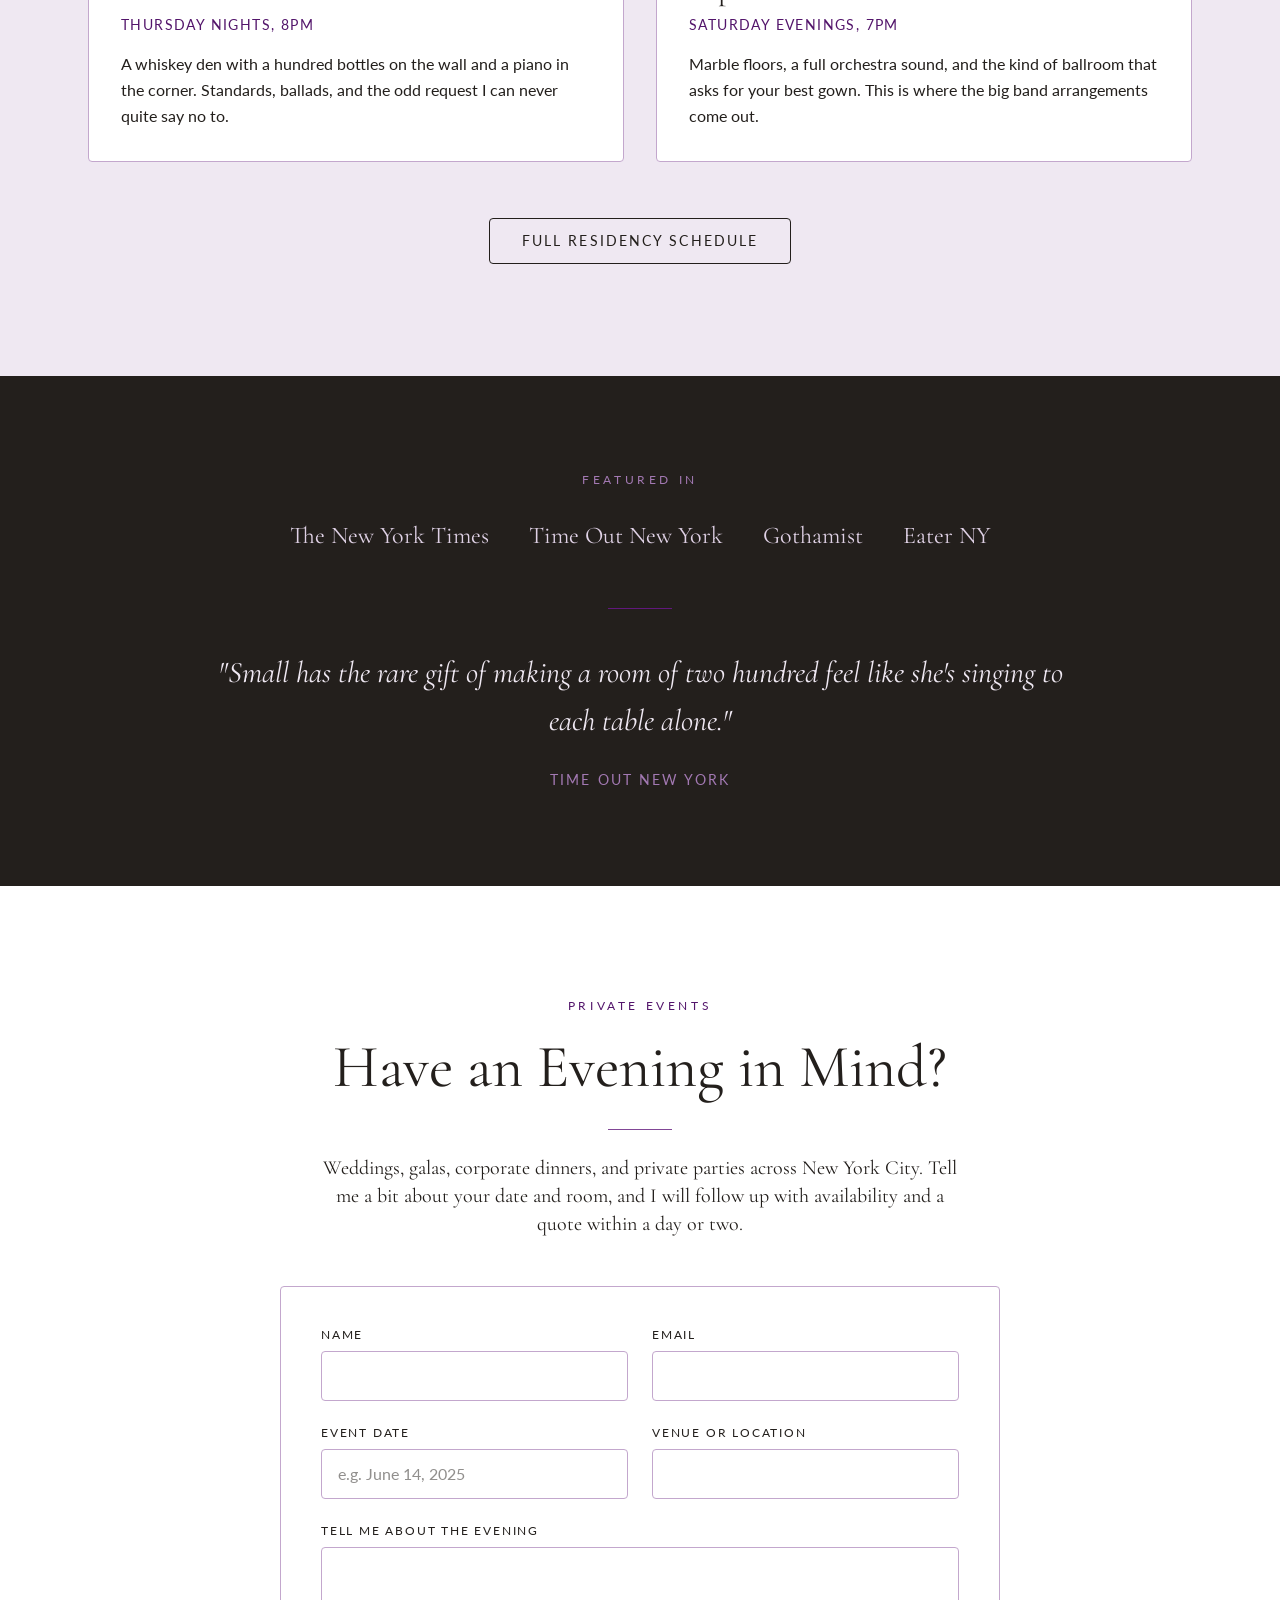
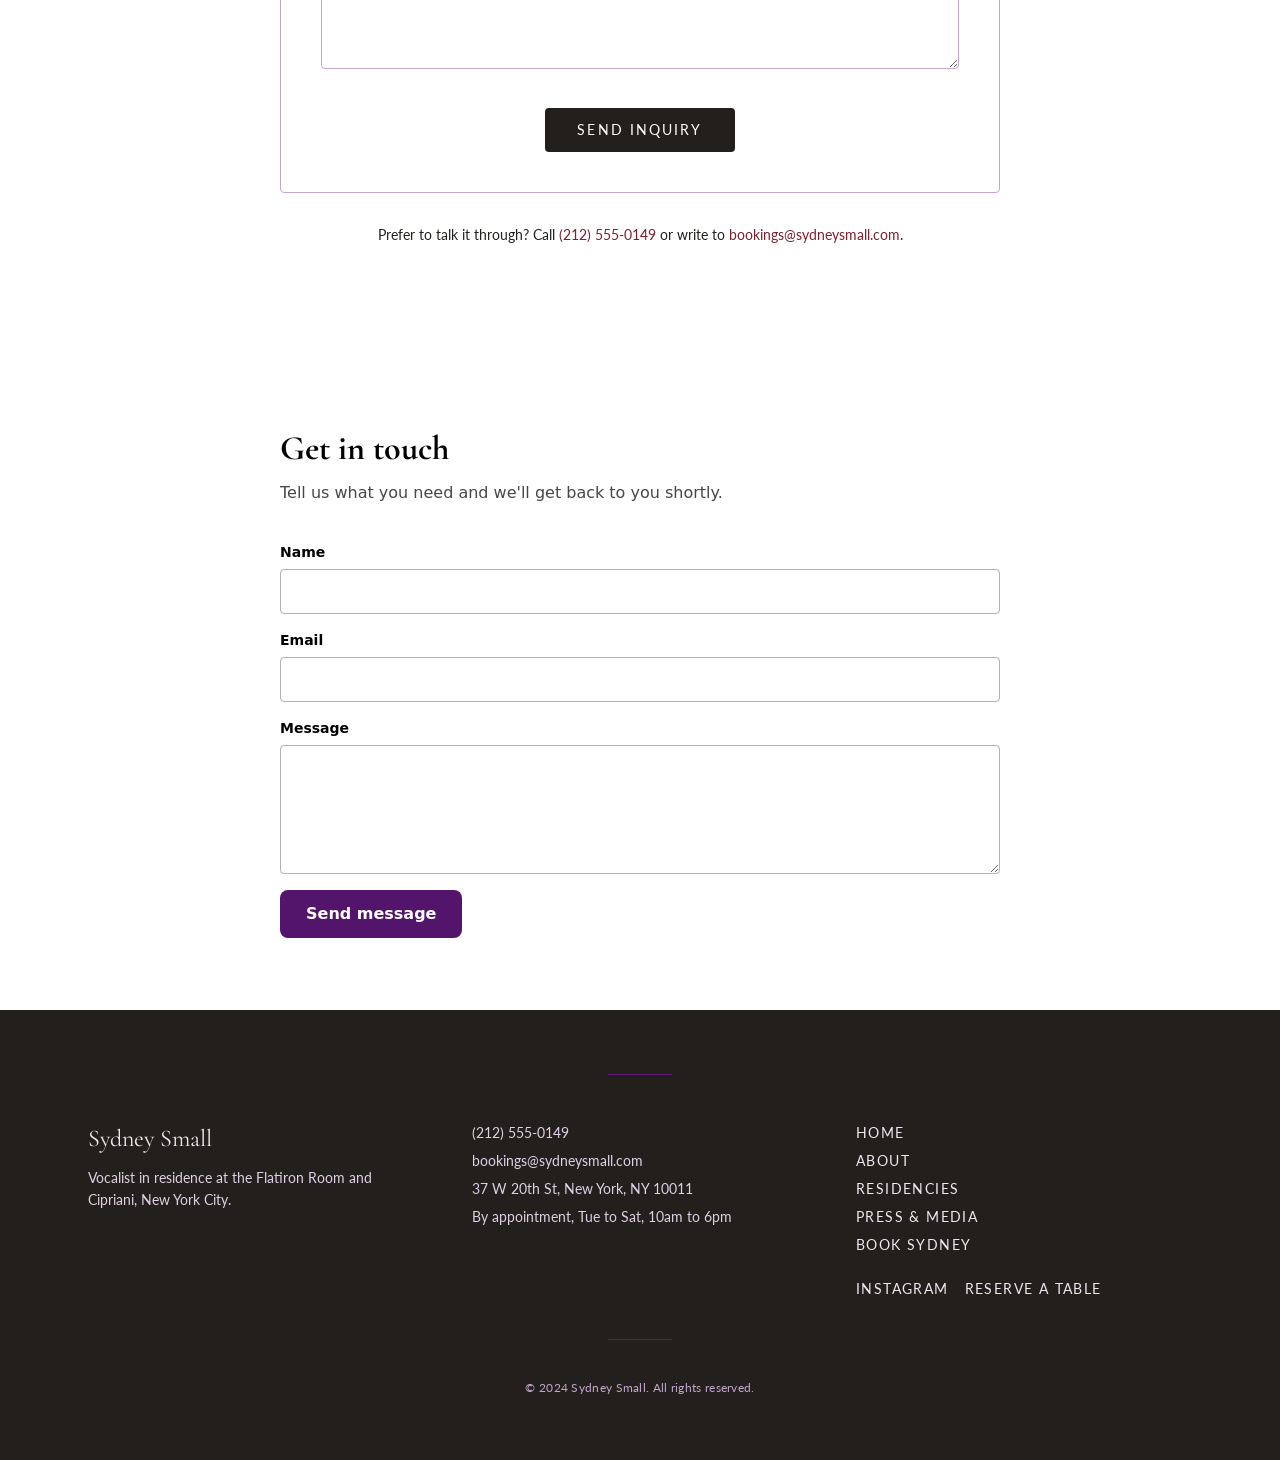
==== commit d29ffd62: "Add a contact-form section via the Tibly widget" ====
--- a/index.html
+++ b/index.html
@@ -229,6 +229,9 @@
   </div>
 </section>
 <!-- /block:inquiry-cta -->
+<!-- block:contact-form -->
+<section data-block style="padding:72px 24px;font-family:inherit;color:inherit"><div style="max-width:720px;margin:0 auto"><h2 style="font-size:clamp(26px,3.5vw,34px);font-weight:700;line-height:1.2;margin:0 0 10px;font-family:var(--font-display, inherit)">Get in touch</h2><p style="margin:0 0 36px;opacity:0.72;font-size:16px;line-height:1.6">Tell us what you need and we'll get back to you shortly.</p><form method="POST" action="https://api.tibly.ai/api/public/site-forms"><input type="hidden" name="_page" value="/"><input type="text" name="_gotcha" tabindex="-1" autocomplete="off" aria-hidden="true" style="display:none"><label style="display:block;font-size:14px;font-weight:600">Name<input type="text" name="name" required style="display:block;width:100%;box-sizing:border-box;font:inherit;color:inherit;background:transparent;border:1px solid;border-color:color-mix(in srgb, currentColor 30%, transparent);border-radius:var(--radius-md, 8px);padding:11px 12px;margin:6px 0 16px"></label><label style="display:block;font-size:14px;font-weight:600">Email<input type="email" name="email" required style="display:block;width:100%;box-sizing:border-box;font:inherit;color:inherit;background:transparent;border:1px solid;border-color:color-mix(in srgb, currentColor 30%, transparent);border-radius:var(--radius-md, 8px);padding:11px 12px;margin:6px 0 16px"></label><label style="display:block;font-size:14px;font-weight:600">Message<textarea name="message" rows="5" required style="display:block;width:100%;box-sizing:border-box;font:inherit;color:inherit;background:transparent;border:1px solid;border-color:color-mix(in srgb, currentColor 30%, transparent);border-radius:var(--radius-md, 8px);padding:11px 12px;margin:6px 0 16px;resize:vertical"></textarea></label><button type="submit" style="display:inline-block;font:inherit;font-weight:600;color:#fff;background:var(--color-brand-600, #111);border:none;border-radius:var(--radius-lg, 8px);padding:12px 26px;cursor:pointer">Send message</button></form></div></section>
+<!-- /block:contact-form -->
 <!-- block:footer -->
 <footer class="bg-ink text-brand-50">
   <div class="max-w-6xl mx-auto px-6 py-16">
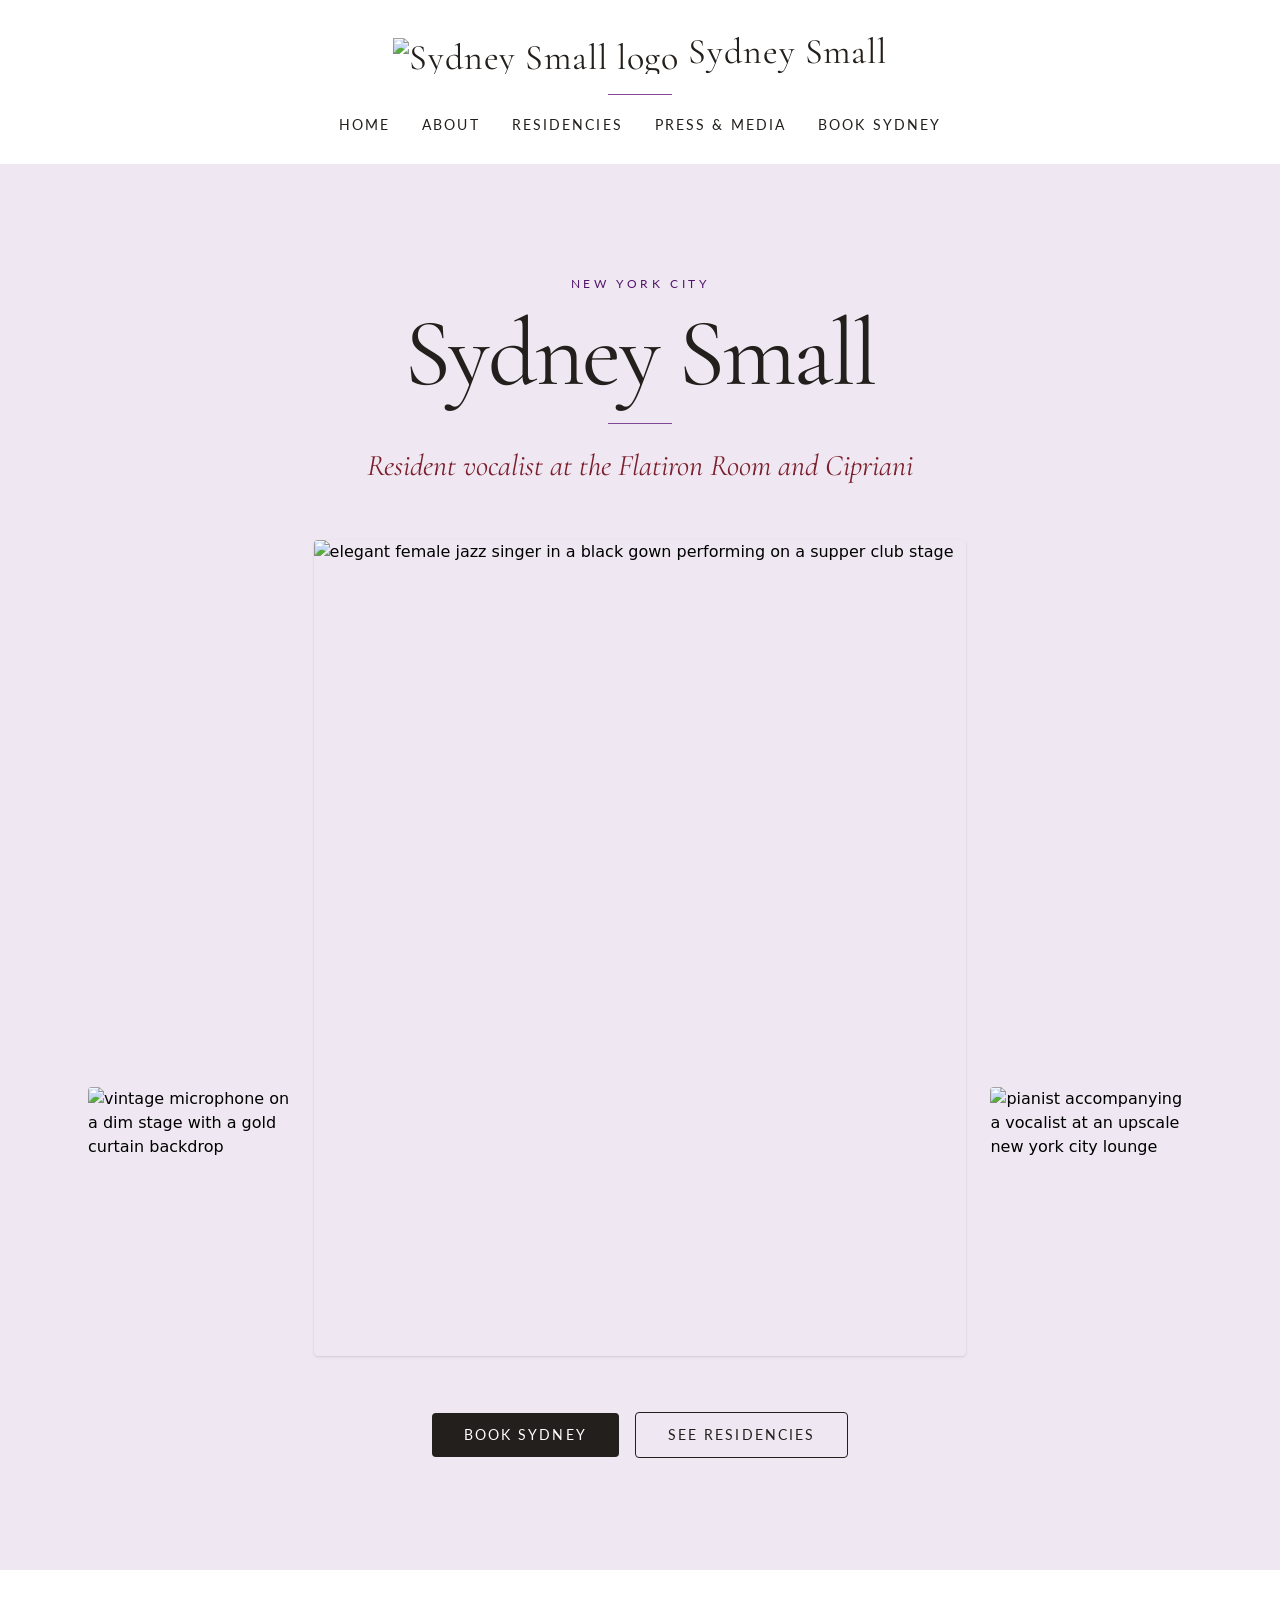
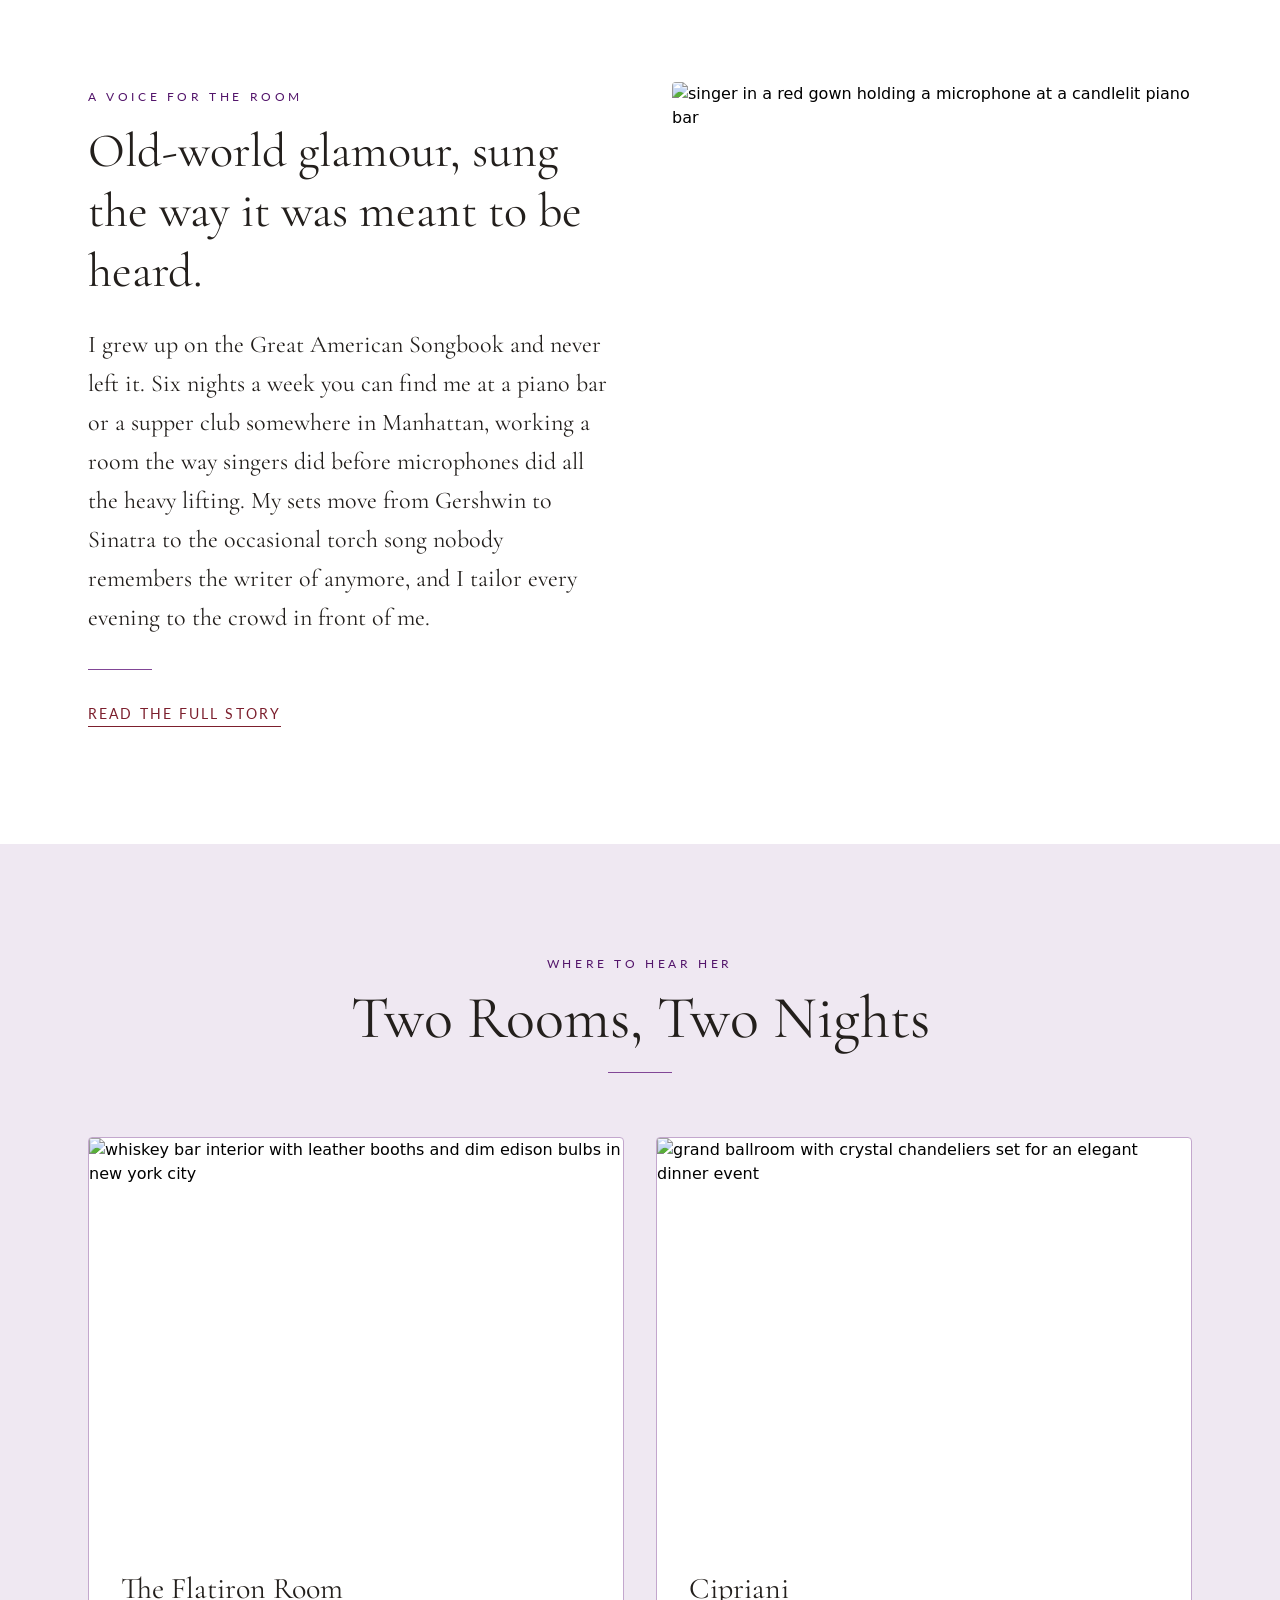
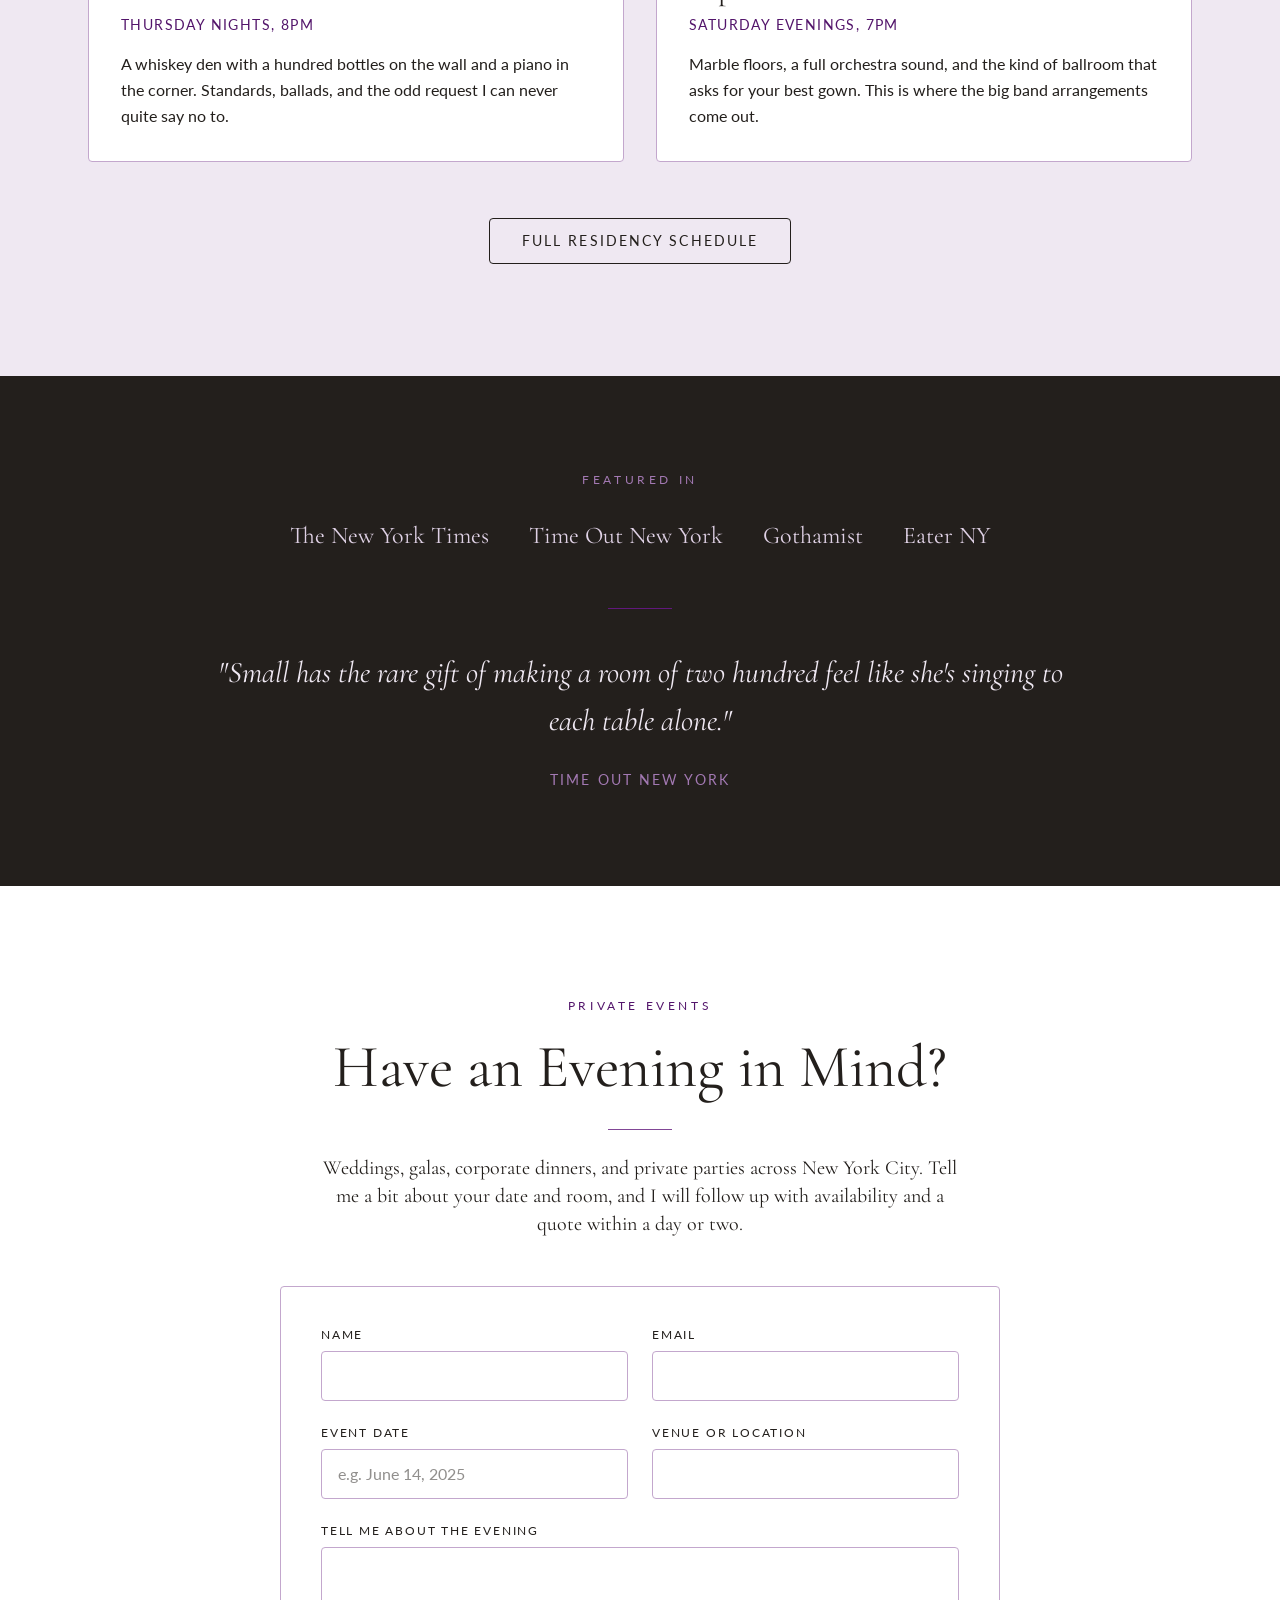
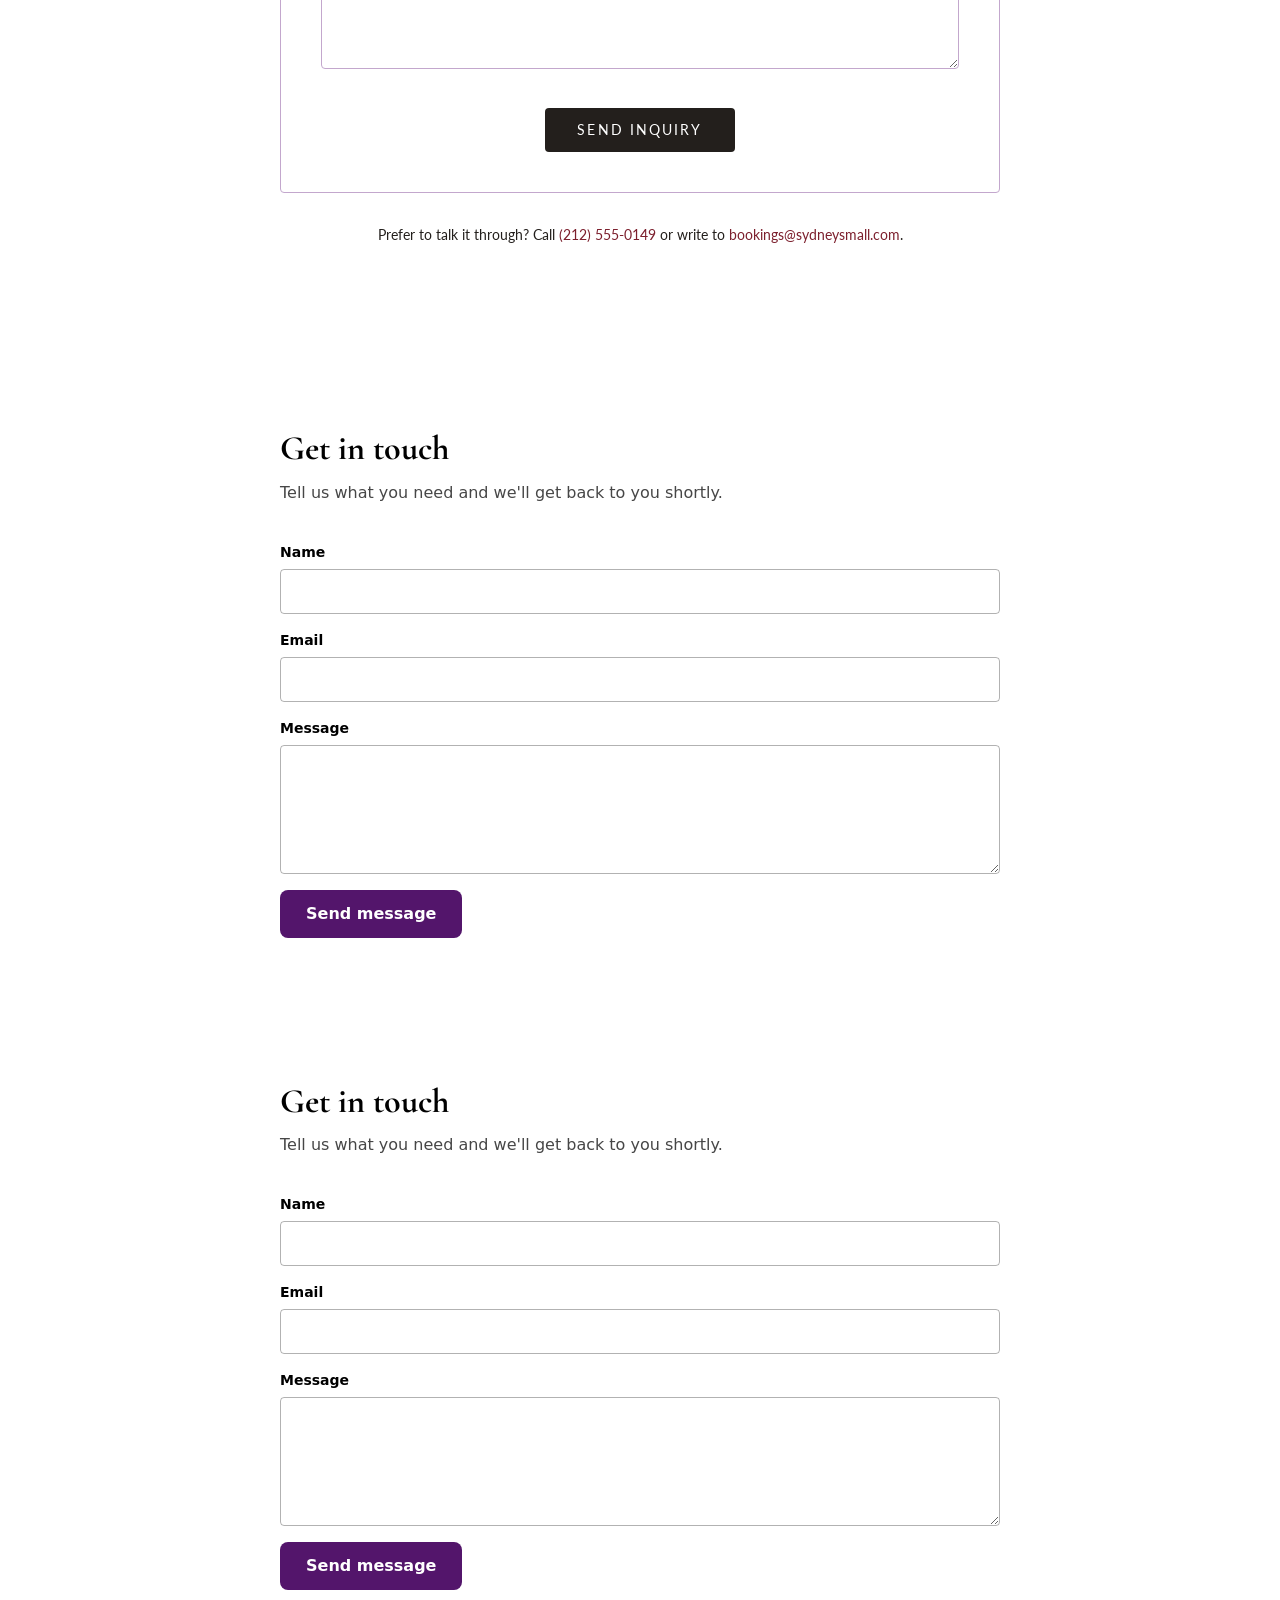
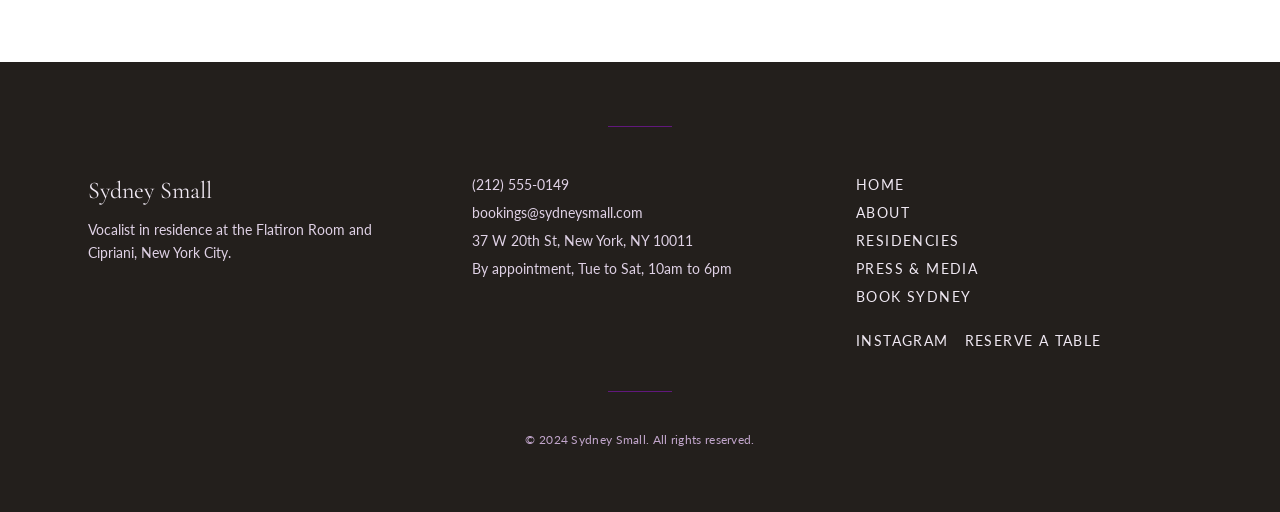
==== commit 8fdcc99c: "Add a contact-form section via the Tibly widget" ====
--- a/index.html
+++ b/index.html
@@ -229,6 +229,9 @@
   </div>
 </section>
 <!-- /block:inquiry-cta -->
+<!-- block:contact-form-2 -->
+<section data-block style="padding:72px 24px;font-family:inherit;color:inherit"><div style="max-width:720px;margin:0 auto"><h2 style="font-size:clamp(26px,3.5vw,34px);font-weight:700;line-height:1.2;margin:0 0 10px;font-family:var(--font-display, inherit)">Get in touch</h2><p style="margin:0 0 36px;opacity:0.72;font-size:16px;line-height:1.6">Tell us what you need and we'll get back to you shortly.</p><form method="POST" action="https://api.tibly.ai/api/public/site-forms"><input type="hidden" name="_page" value="/"><input type="text" name="_gotcha" tabindex="-1" autocomplete="off" aria-hidden="true" style="display:none"><label style="display:block;font-size:14px;font-weight:600">Name<input type="text" name="name" required style="display:block;width:100%;box-sizing:border-box;font:inherit;color:inherit;background:transparent;border:1px solid;border-color:color-mix(in srgb, currentColor 30%, transparent);border-radius:var(--radius-md, 8px);padding:11px 12px;margin:6px 0 16px"></label><label style="display:block;font-size:14px;font-weight:600">Email<input type="email" name="email" required style="display:block;width:100%;box-sizing:border-box;font:inherit;color:inherit;background:transparent;border:1px solid;border-color:color-mix(in srgb, currentColor 30%, transparent);border-radius:var(--radius-md, 8px);padding:11px 12px;margin:6px 0 16px"></label><label style="display:block;font-size:14px;font-weight:600">Message<textarea name="message" rows="5" required style="display:block;width:100%;box-sizing:border-box;font:inherit;color:inherit;background:transparent;border:1px solid;border-color:color-mix(in srgb, currentColor 30%, transparent);border-radius:var(--radius-md, 8px);padding:11px 12px;margin:6px 0 16px;resize:vertical"></textarea></label><button type="submit" style="display:inline-block;font:inherit;font-weight:600;color:#fff;background:var(--color-brand-600, #111);border:none;border-radius:var(--radius-lg, 8px);padding:12px 26px;cursor:pointer">Send message</button></form></div></section>
+<!-- /block:contact-form-2 -->
 <!-- block:contact-form -->
 <section data-block style="padding:72px 24px;font-family:inherit;color:inherit"><div style="max-width:720px;margin:0 auto"><h2 style="font-size:clamp(26px,3.5vw,34px);font-weight:700;line-height:1.2;margin:0 0 10px;font-family:var(--font-display, inherit)">Get in touch</h2><p style="margin:0 0 36px;opacity:0.72;font-size:16px;line-height:1.6">Tell us what you need and we'll get back to you shortly.</p><form method="POST" action="https://api.tibly.ai/api/public/site-forms"><input type="hidden" name="_page" value="/"><input type="text" name="_gotcha" tabindex="-1" autocomplete="off" aria-hidden="true" style="display:none"><label style="display:block;font-size:14px;font-weight:600">Name<input type="text" name="name" required style="display:block;width:100%;box-sizing:border-box;font:inherit;color:inherit;background:transparent;border:1px solid;border-color:color-mix(in srgb, currentColor 30%, transparent);border-radius:var(--radius-md, 8px);padding:11px 12px;margin:6px 0 16px"></label><label style="display:block;font-size:14px;font-weight:600">Email<input type="email" name="email" required style="display:block;width:100%;box-sizing:border-box;font:inherit;color:inherit;background:transparent;border:1px solid;border-color:color-mix(in srgb, currentColor 30%, transparent);border-radius:var(--radius-md, 8px);padding:11px 12px;margin:6px 0 16px"></label><label style="display:block;font-size:14px;font-weight:600">Message<textarea name="message" rows="5" required style="display:block;width:100%;box-sizing:border-box;font:inherit;color:inherit;background:transparent;border:1px solid;border-color:color-mix(in srgb, currentColor 30%, transparent);border-radius:var(--radius-md, 8px);padding:11px 12px;margin:6px 0 16px;resize:vertical"></textarea></label><button type="submit" style="display:inline-block;font:inherit;font-weight:600;color:#fff;background:var(--color-brand-600, #111);border:none;border-radius:var(--radius-lg, 8px);padding:12px 26px;cursor:pointer">Send message</button></form></div></section>
 <!-- /block:contact-form -->
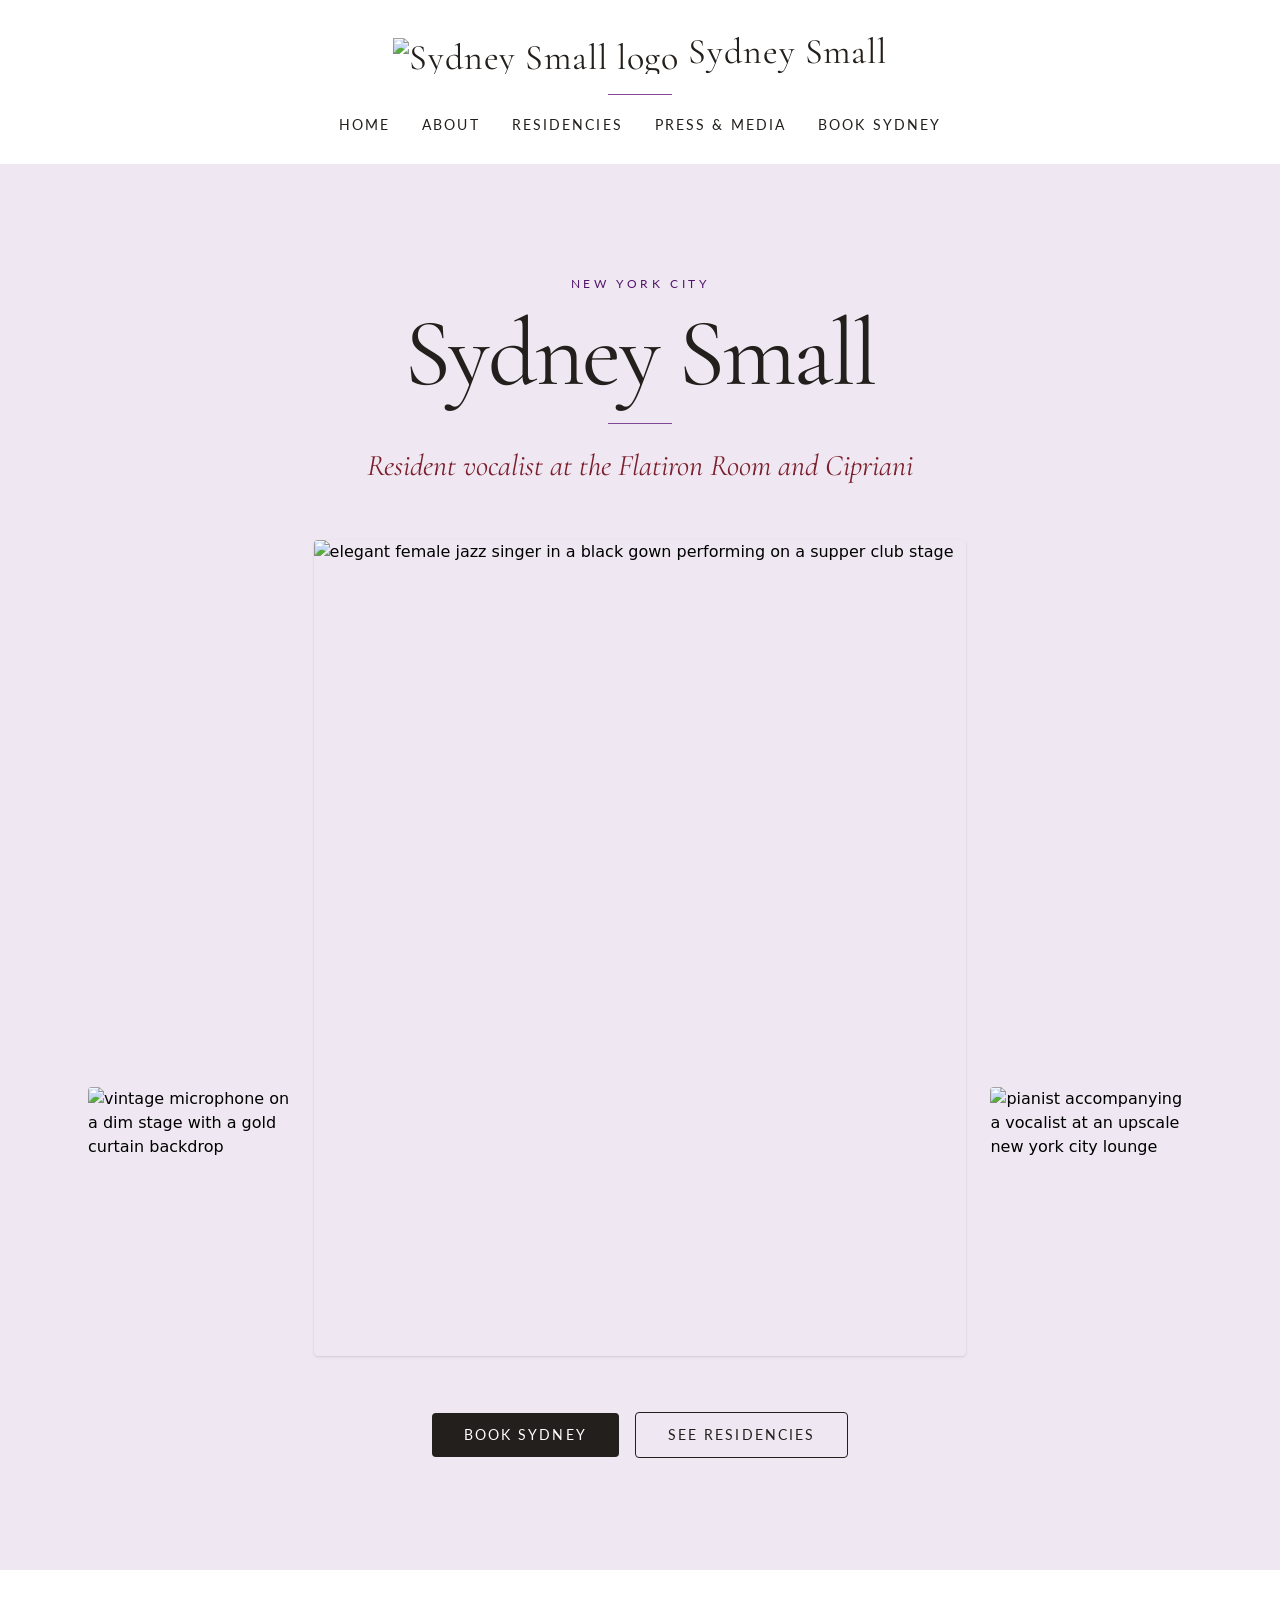
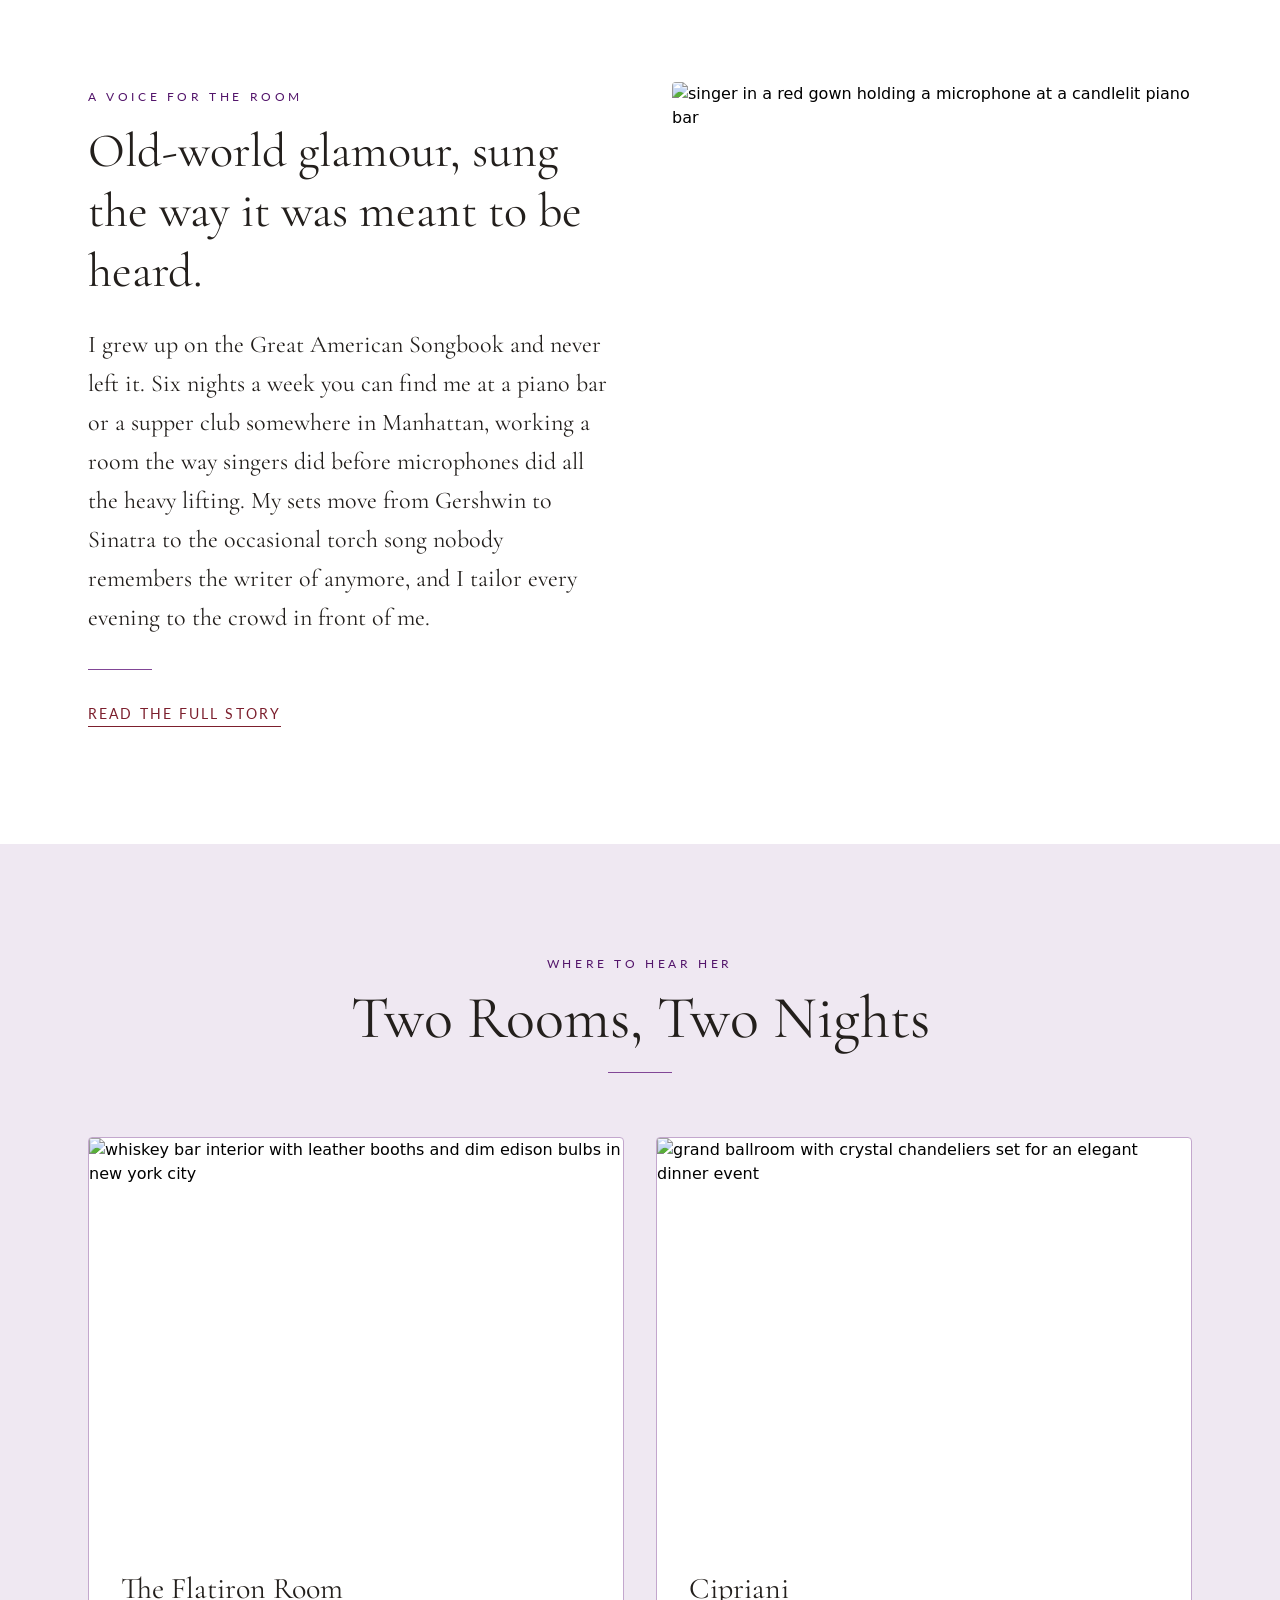
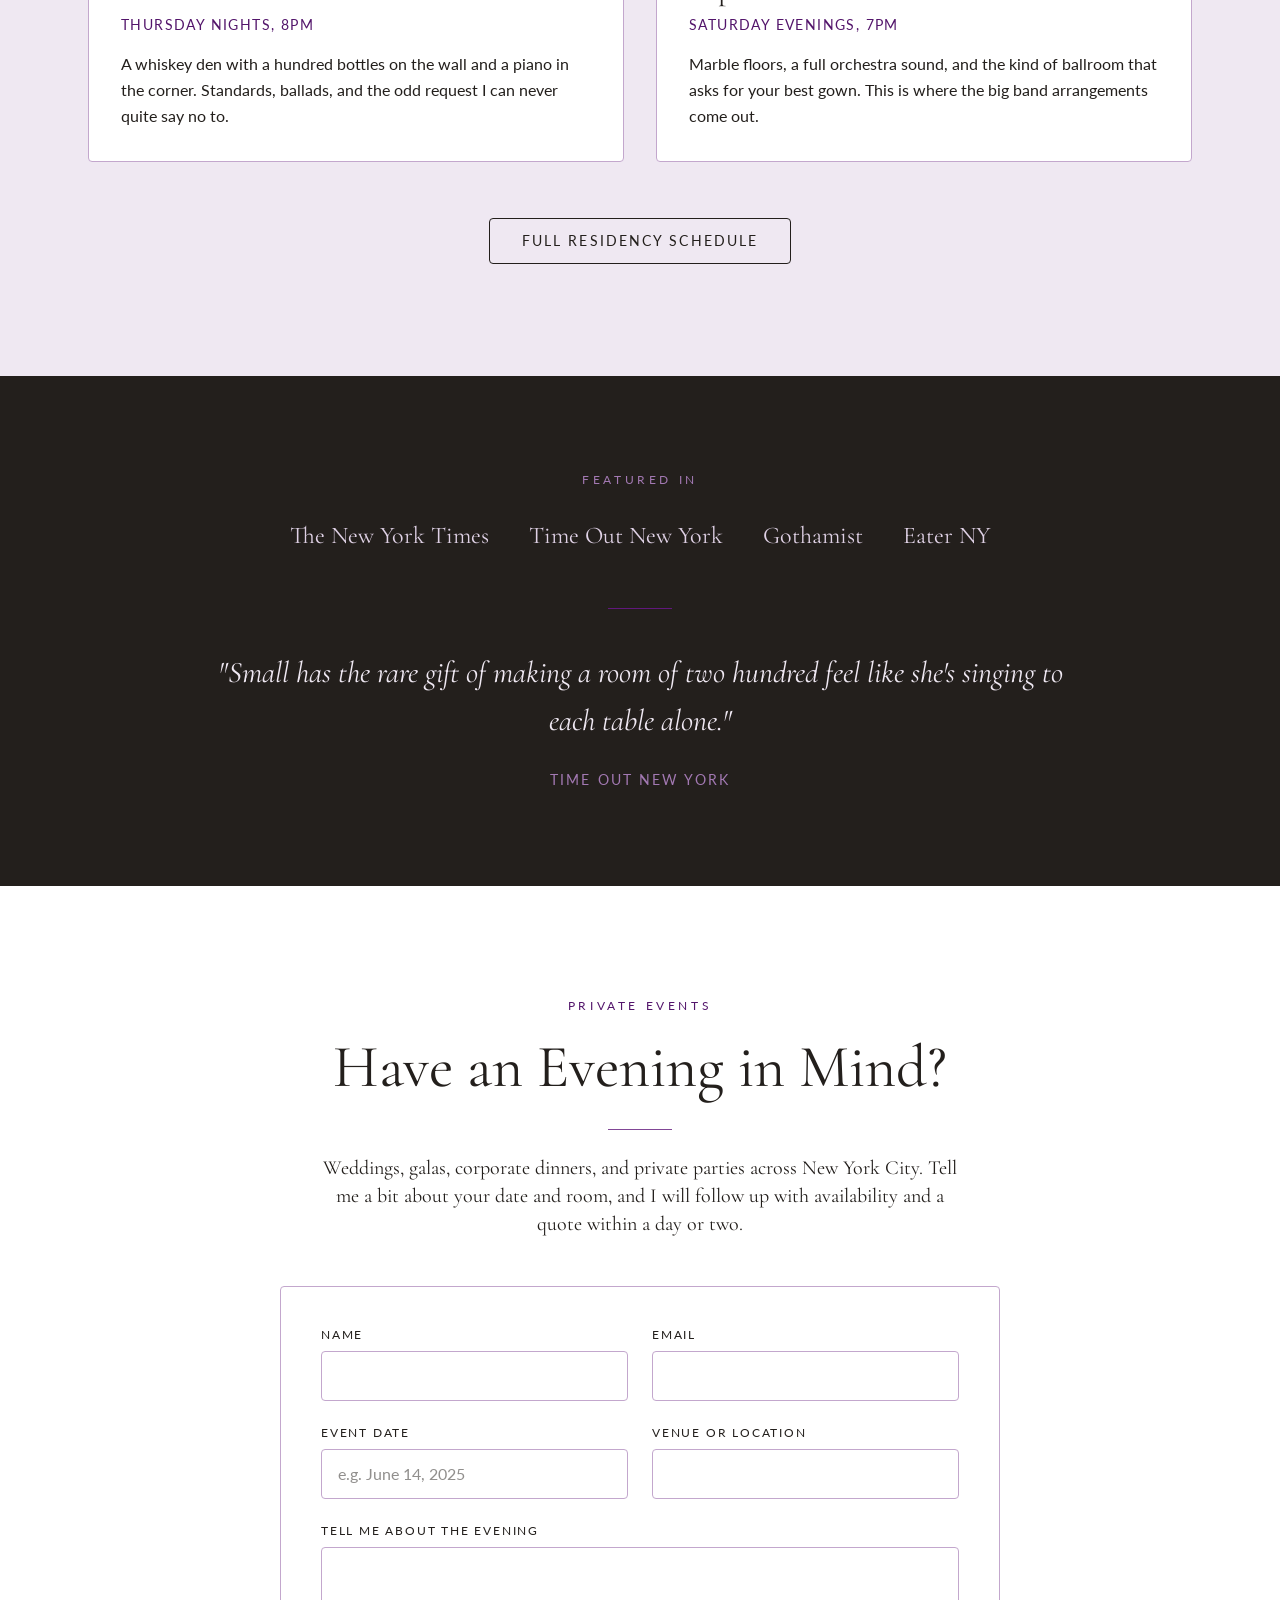
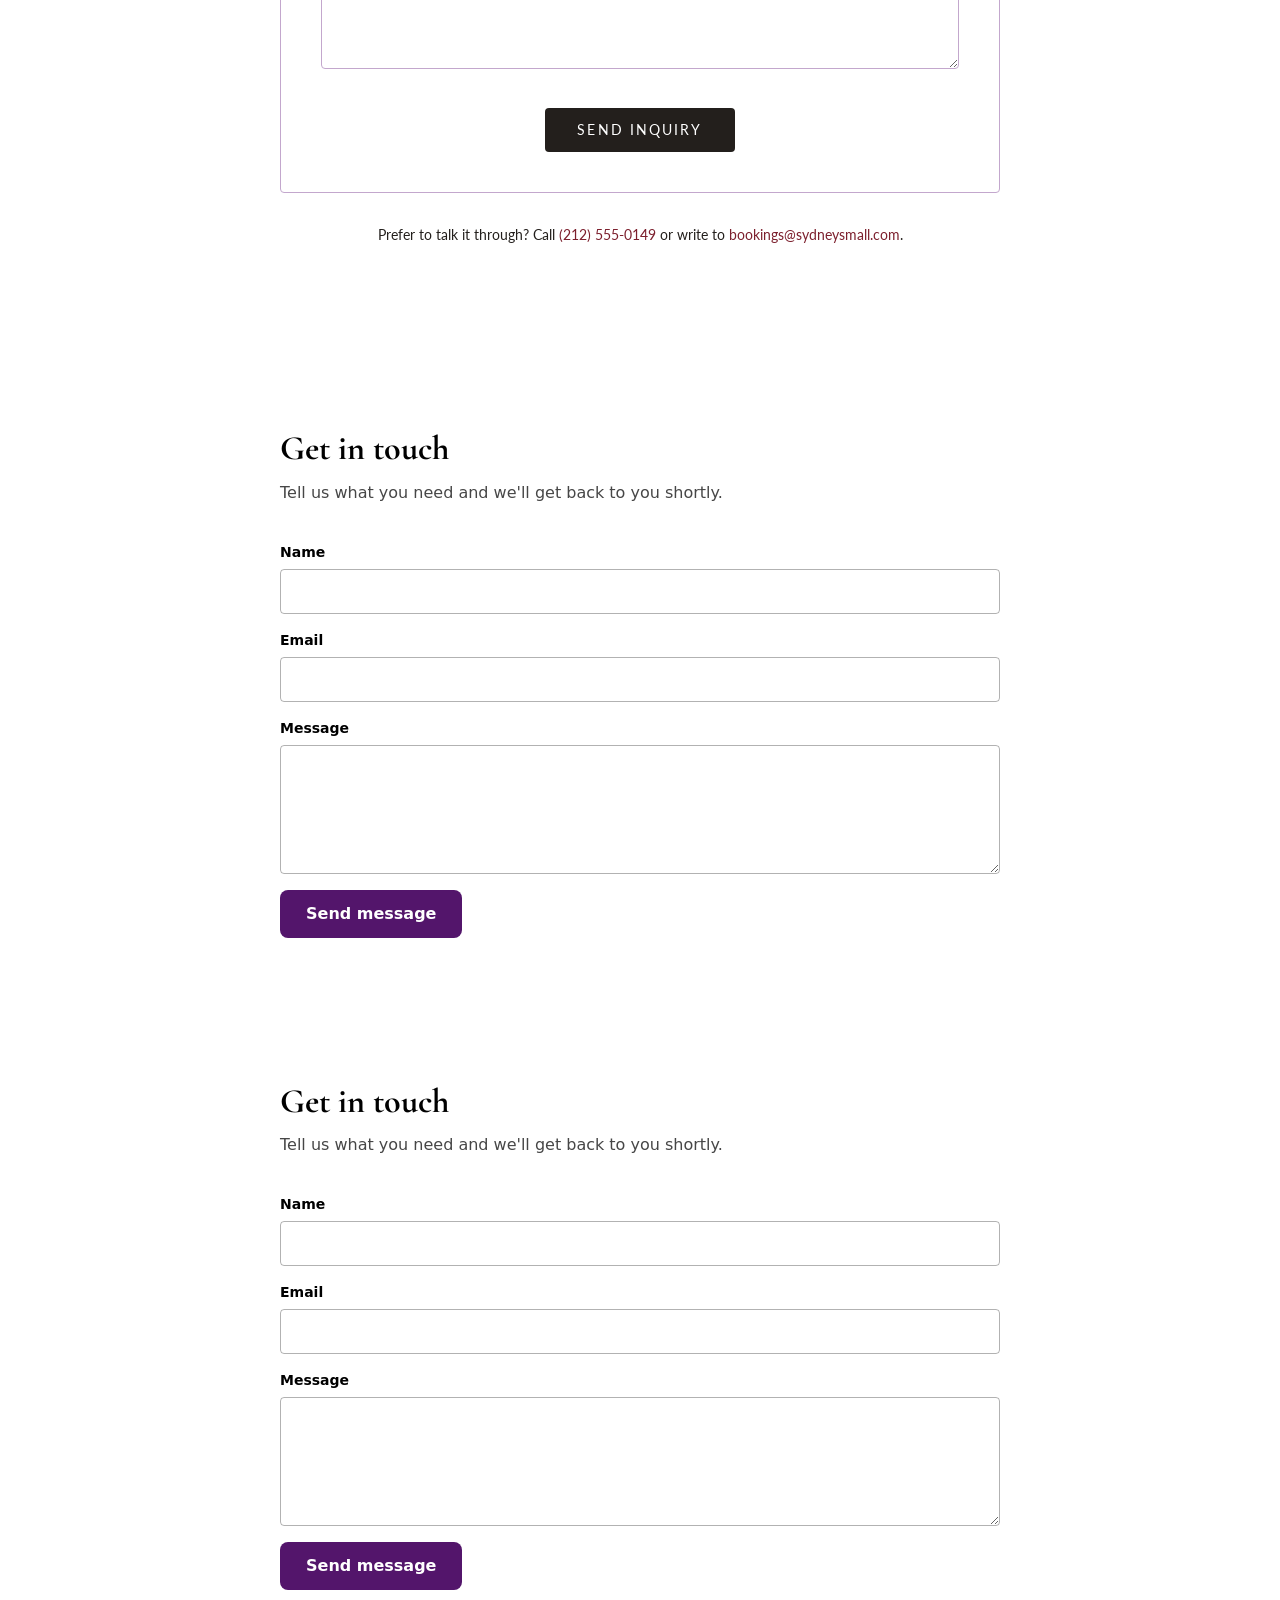
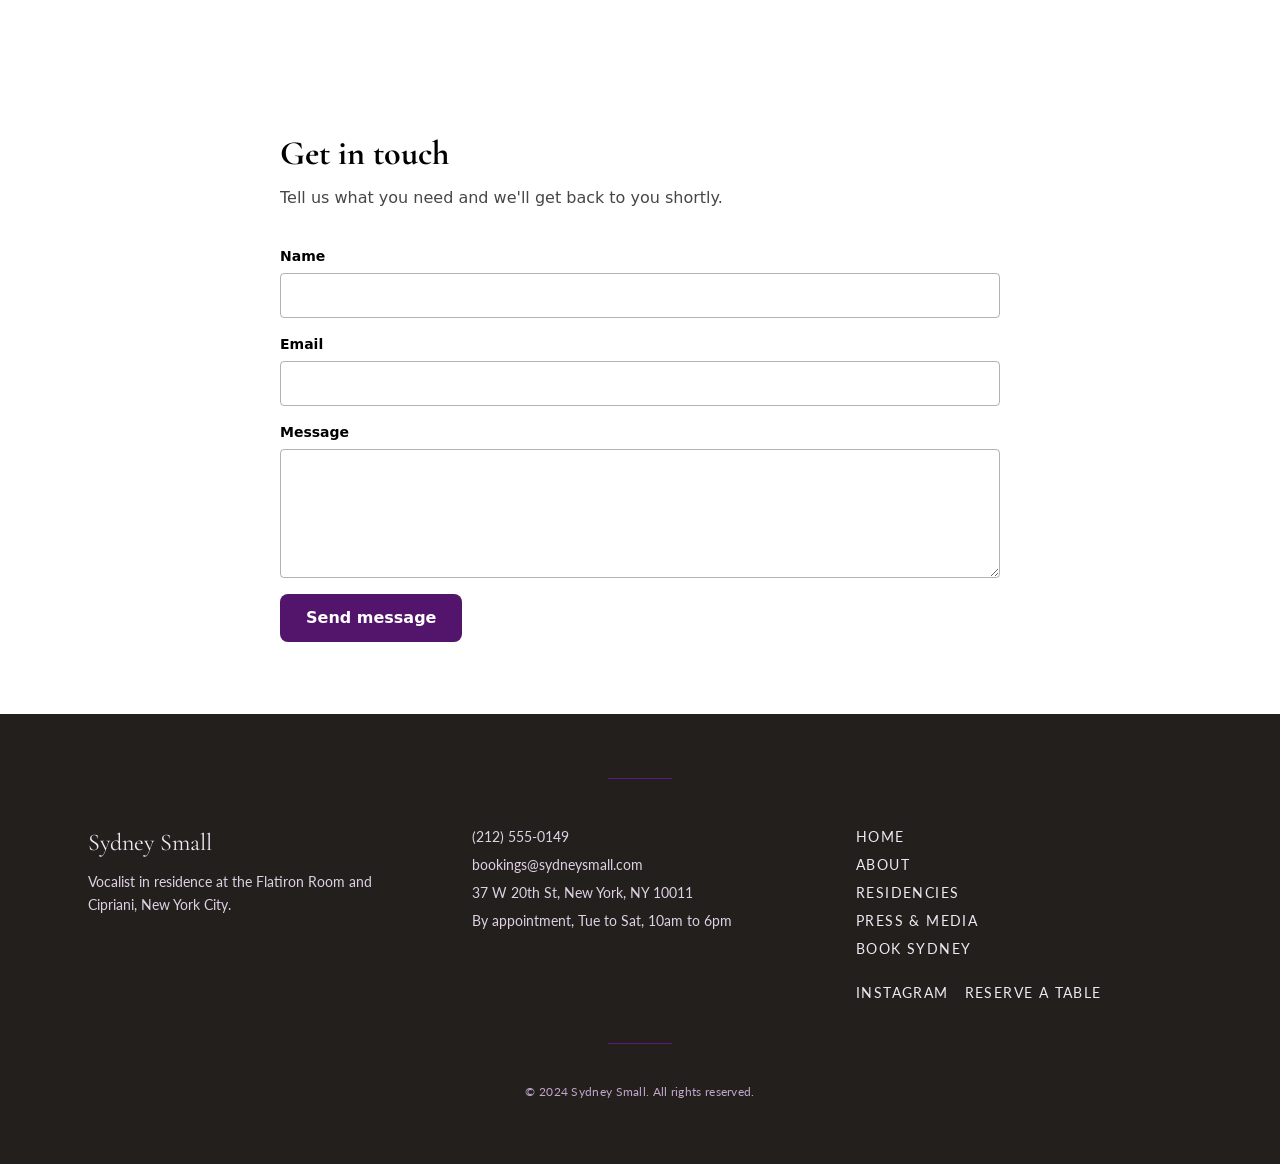
==== commit 02f08769: "Add a contact-form section via the Tibly widget" ====
--- a/index.html
+++ b/index.html
@@ -229,6 +229,9 @@
   </div>
 </section>
 <!-- /block:inquiry-cta -->
+<!-- block:contact-form-3 -->
+<section data-block style="padding:72px 24px;font-family:inherit;color:inherit"><div style="max-width:720px;margin:0 auto"><h2 style="font-size:clamp(26px,3.5vw,34px);font-weight:700;line-height:1.2;margin:0 0 10px;font-family:var(--font-display, inherit)">Get in touch</h2><p style="margin:0 0 36px;opacity:0.72;font-size:16px;line-height:1.6">Tell us what you need and we'll get back to you shortly.</p><form method="POST" action="https://api.tibly.ai/api/public/site-forms"><input type="hidden" name="_page" value="/"><input type="text" name="_gotcha" tabindex="-1" autocomplete="off" aria-hidden="true" style="display:none"><label style="display:block;font-size:14px;font-weight:600">Name<input type="text" name="name" required style="display:block;width:100%;box-sizing:border-box;font:inherit;color:inherit;background:transparent;border:1px solid;border-color:color-mix(in srgb, currentColor 30%, transparent);border-radius:var(--radius-md, 8px);padding:11px 12px;margin:6px 0 16px"></label><label style="display:block;font-size:14px;font-weight:600">Email<input type="email" name="email" required style="display:block;width:100%;box-sizing:border-box;font:inherit;color:inherit;background:transparent;border:1px solid;border-color:color-mix(in srgb, currentColor 30%, transparent);border-radius:var(--radius-md, 8px);padding:11px 12px;margin:6px 0 16px"></label><label style="display:block;font-size:14px;font-weight:600">Message<textarea name="message" rows="5" required style="display:block;width:100%;box-sizing:border-box;font:inherit;color:inherit;background:transparent;border:1px solid;border-color:color-mix(in srgb, currentColor 30%, transparent);border-radius:var(--radius-md, 8px);padding:11px 12px;margin:6px 0 16px;resize:vertical"></textarea></label><button type="submit" style="display:inline-block;font:inherit;font-weight:600;color:#fff;background:var(--color-brand-600, #111);border:none;border-radius:var(--radius-lg, 8px);padding:12px 26px;cursor:pointer">Send message</button></form></div></section>
+<!-- /block:contact-form-3 -->
 <!-- block:contact-form-2 -->
 <section data-block style="padding:72px 24px;font-family:inherit;color:inherit"><div style="max-width:720px;margin:0 auto"><h2 style="font-size:clamp(26px,3.5vw,34px);font-weight:700;line-height:1.2;margin:0 0 10px;font-family:var(--font-display, inherit)">Get in touch</h2><p style="margin:0 0 36px;opacity:0.72;font-size:16px;line-height:1.6">Tell us what you need and we'll get back to you shortly.</p><form method="POST" action="https://api.tibly.ai/api/public/site-forms"><input type="hidden" name="_page" value="/"><input type="text" name="_gotcha" tabindex="-1" autocomplete="off" aria-hidden="true" style="display:none"><label style="display:block;font-size:14px;font-weight:600">Name<input type="text" name="name" required style="display:block;width:100%;box-sizing:border-box;font:inherit;color:inherit;background:transparent;border:1px solid;border-color:color-mix(in srgb, currentColor 30%, transparent);border-radius:var(--radius-md, 8px);padding:11px 12px;margin:6px 0 16px"></label><label style="display:block;font-size:14px;font-weight:600">Email<input type="email" name="email" required style="display:block;width:100%;box-sizing:border-box;font:inherit;color:inherit;background:transparent;border:1px solid;border-color:color-mix(in srgb, currentColor 30%, transparent);border-radius:var(--radius-md, 8px);padding:11px 12px;margin:6px 0 16px"></label><label style="display:block;font-size:14px;font-weight:600">Message<textarea name="message" rows="5" required style="display:block;width:100%;box-sizing:border-box;font:inherit;color:inherit;background:transparent;border:1px solid;border-color:color-mix(in srgb, currentColor 30%, transparent);border-radius:var(--radius-md, 8px);padding:11px 12px;margin:6px 0 16px;resize:vertical"></textarea></label><button type="submit" style="display:inline-block;font:inherit;font-weight:600;color:#fff;background:var(--color-brand-600, #111);border:none;border-radius:var(--radius-lg, 8px);padding:12px 26px;cursor:pointer">Send message</button></form></div></section>
 <!-- /block:contact-form-2 -->
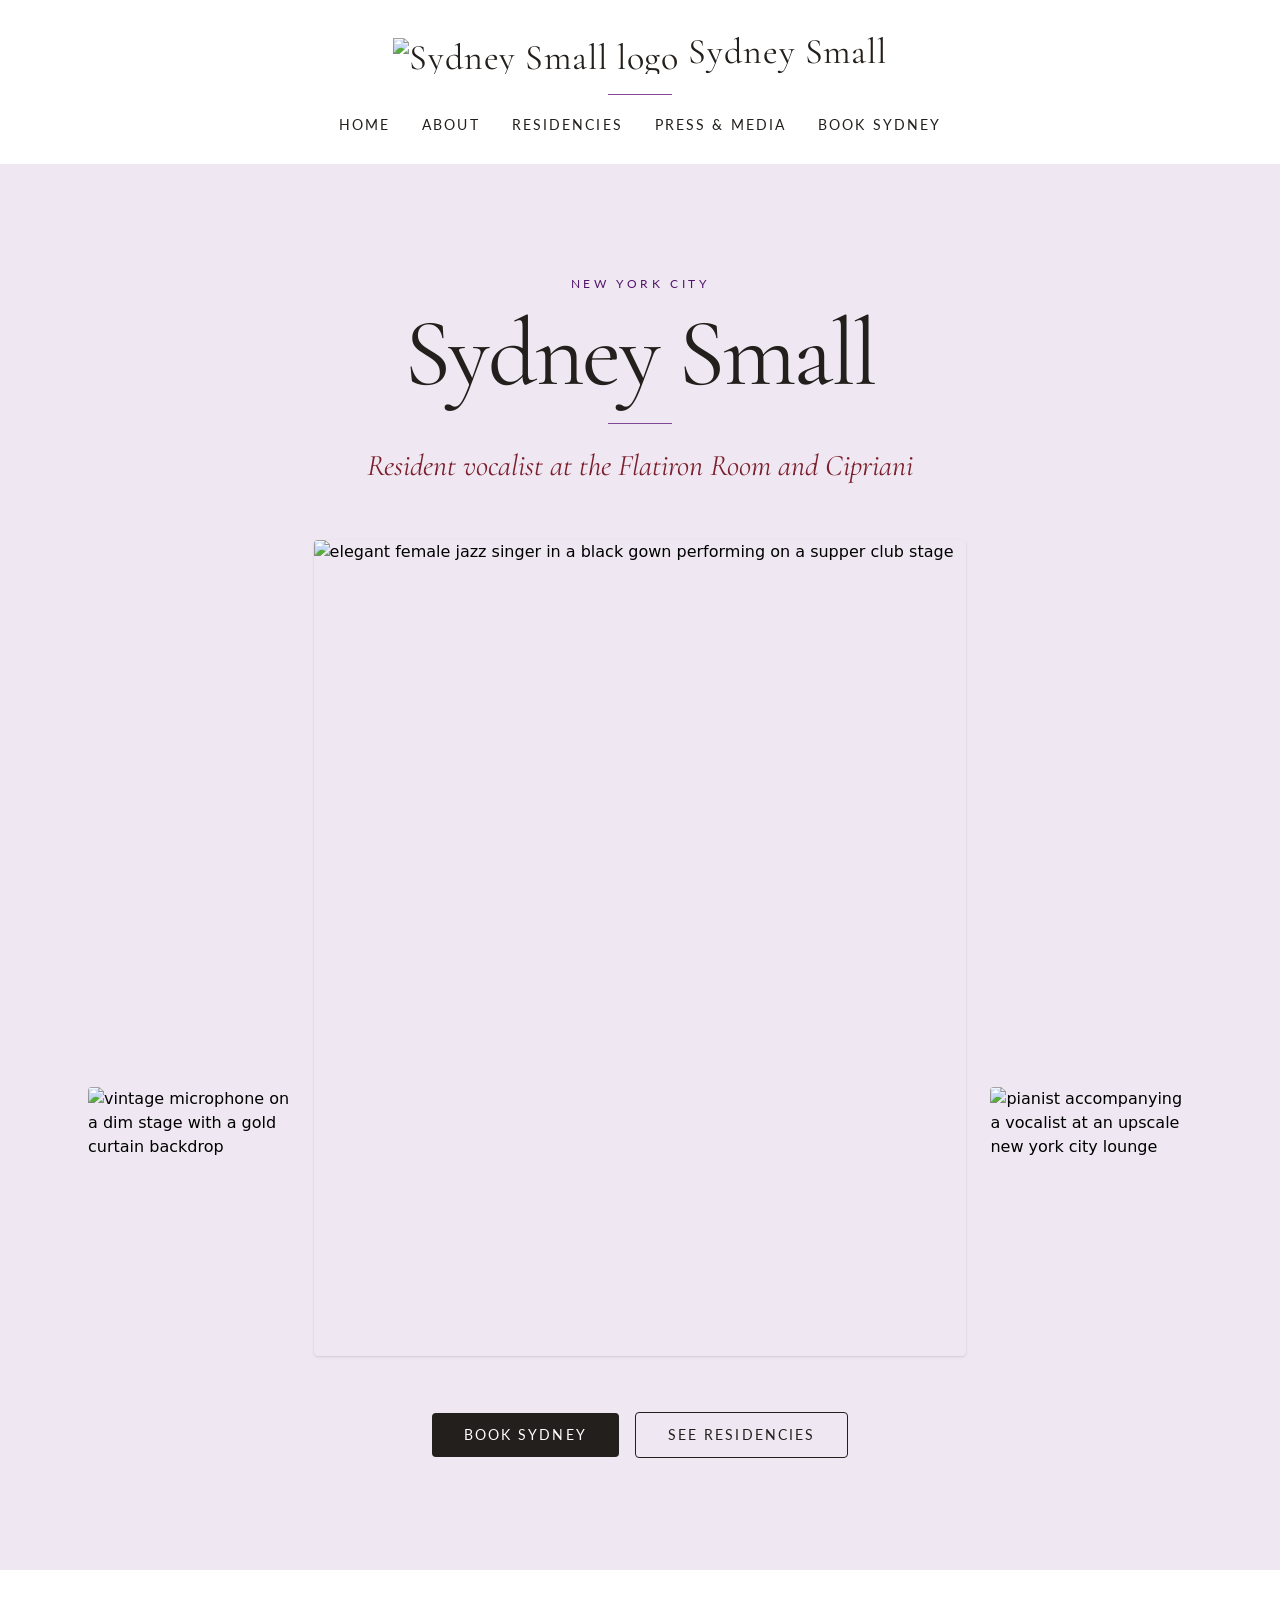
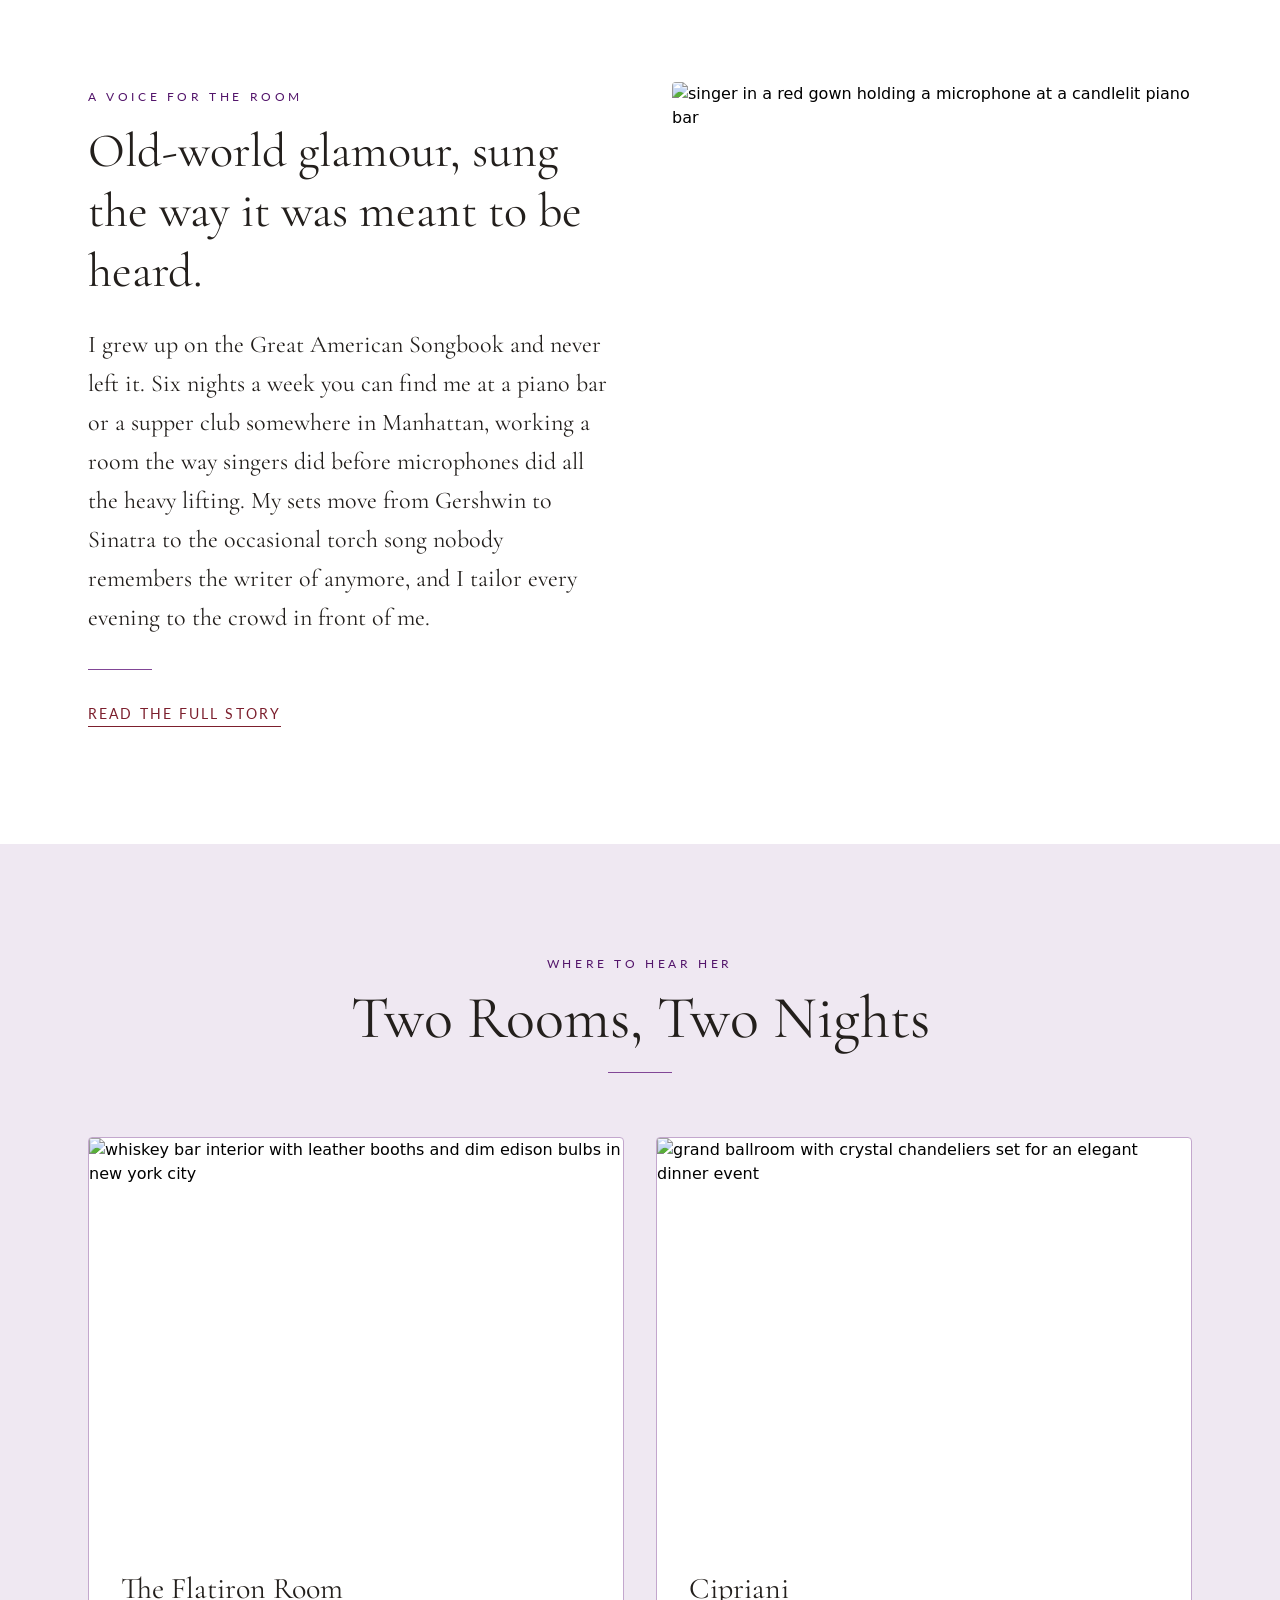
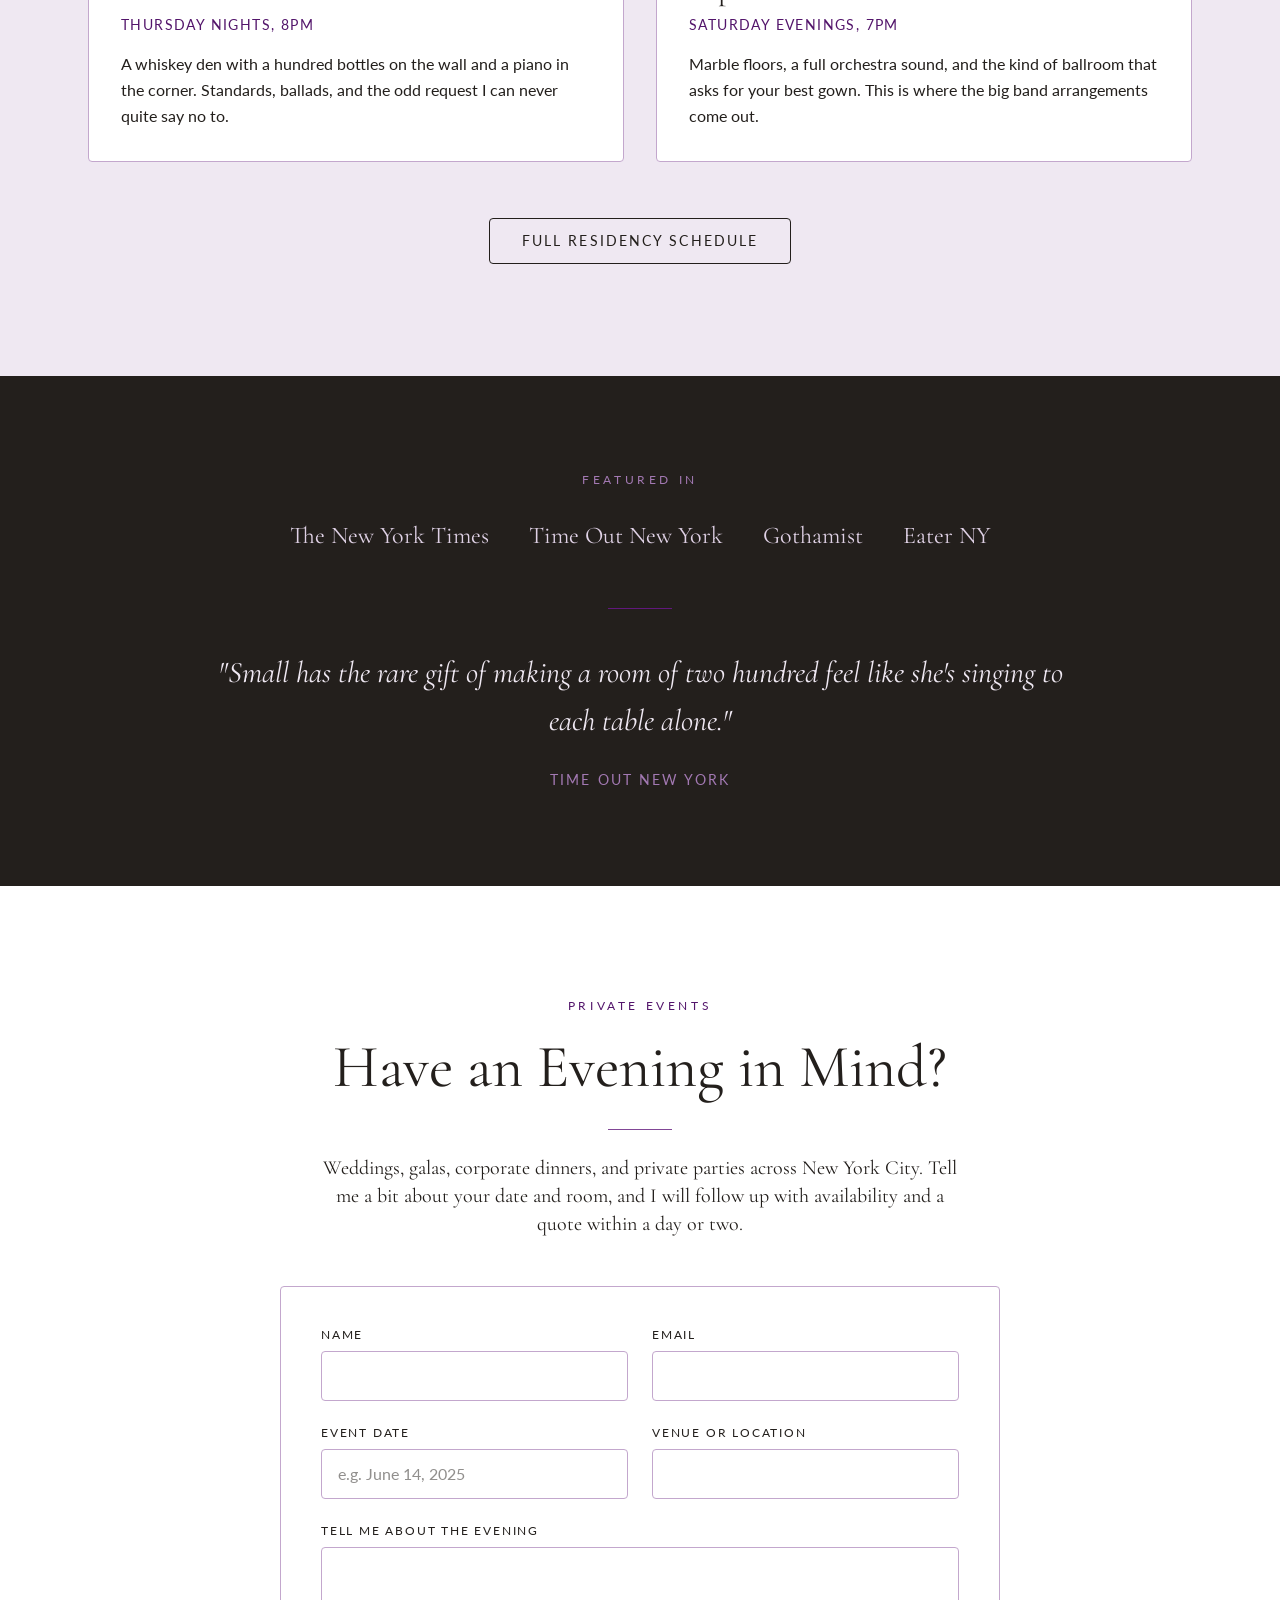
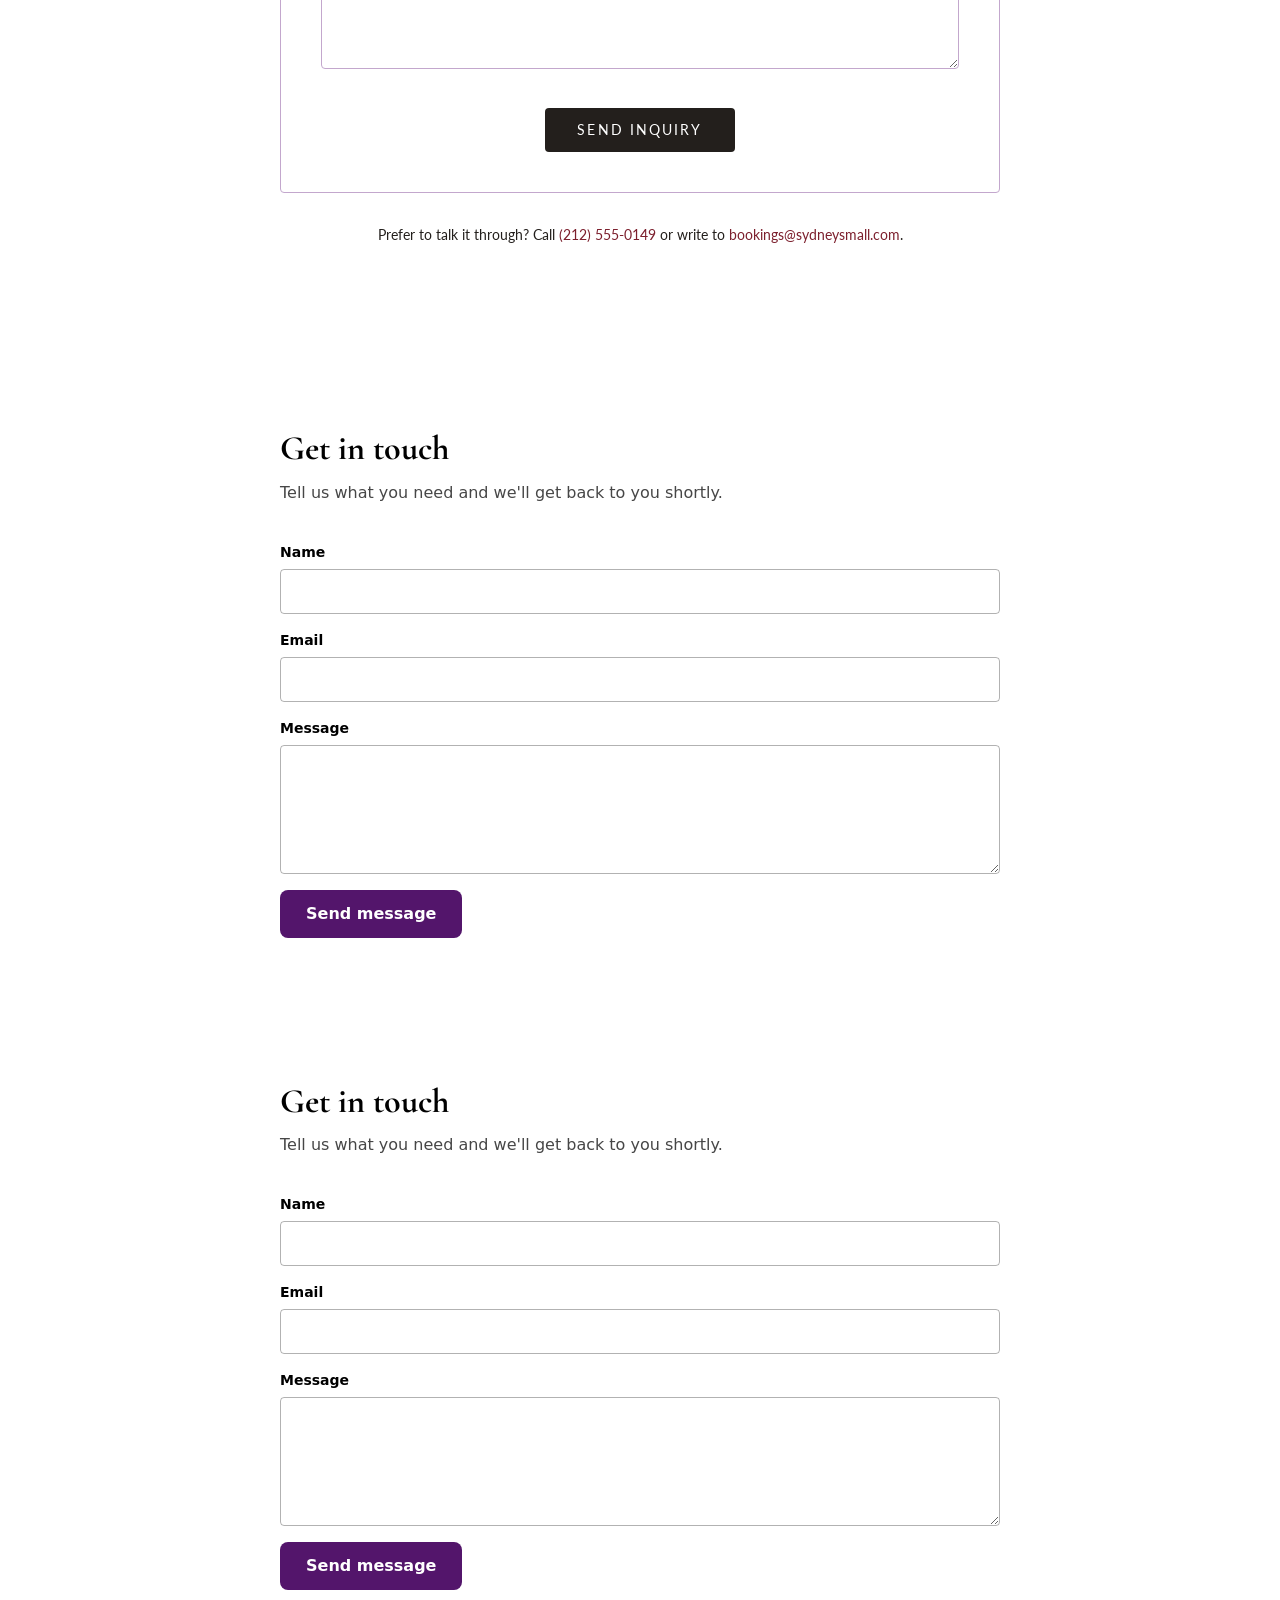
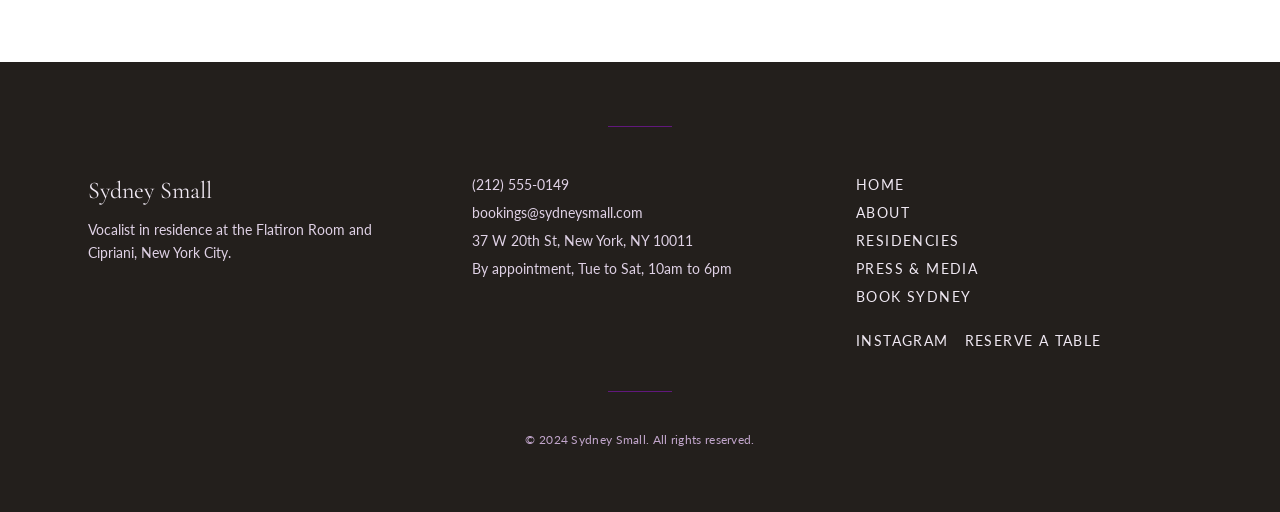
==== commit e7c7be81: "Remove a section via the Tibly widget" ====
--- a/index.html
+++ b/index.html
@@ -232,9 +232,6 @@
 <!-- block:contact-form-3 -->
 <section data-block style="padding:72px 24px;font-family:inherit;color:inherit"><div style="max-width:720px;margin:0 auto"><h2 style="font-size:clamp(26px,3.5vw,34px);font-weight:700;line-height:1.2;margin:0 0 10px;font-family:var(--font-display, inherit)">Get in touch</h2><p style="margin:0 0 36px;opacity:0.72;font-size:16px;line-height:1.6">Tell us what you need and we'll get back to you shortly.</p><form method="POST" action="https://api.tibly.ai/api/public/site-forms"><input type="hidden" name="_page" value="/"><input type="text" name="_gotcha" tabindex="-1" autocomplete="off" aria-hidden="true" style="display:none"><label style="display:block;font-size:14px;font-weight:600">Name<input type="text" name="name" required style="display:block;width:100%;box-sizing:border-box;font:inherit;color:inherit;background:transparent;border:1px solid;border-color:color-mix(in srgb, currentColor 30%, transparent);border-radius:var(--radius-md, 8px);padding:11px 12px;margin:6px 0 16px"></label><label style="display:block;font-size:14px;font-weight:600">Email<input type="email" name="email" required style="display:block;width:100%;box-sizing:border-box;font:inherit;color:inherit;background:transparent;border:1px solid;border-color:color-mix(in srgb, currentColor 30%, transparent);border-radius:var(--radius-md, 8px);padding:11px 12px;margin:6px 0 16px"></label><label style="display:block;font-size:14px;font-weight:600">Message<textarea name="message" rows="5" required style="display:block;width:100%;box-sizing:border-box;font:inherit;color:inherit;background:transparent;border:1px solid;border-color:color-mix(in srgb, currentColor 30%, transparent);border-radius:var(--radius-md, 8px);padding:11px 12px;margin:6px 0 16px;resize:vertical"></textarea></label><button type="submit" style="display:inline-block;font:inherit;font-weight:600;color:#fff;background:var(--color-brand-600, #111);border:none;border-radius:var(--radius-lg, 8px);padding:12px 26px;cursor:pointer">Send message</button></form></div></section>
 <!-- /block:contact-form-3 -->
-<!-- block:contact-form-2 -->
-<section data-block style="padding:72px 24px;font-family:inherit;color:inherit"><div style="max-width:720px;margin:0 auto"><h2 style="font-size:clamp(26px,3.5vw,34px);font-weight:700;line-height:1.2;margin:0 0 10px;font-family:var(--font-display, inherit)">Get in touch</h2><p style="margin:0 0 36px;opacity:0.72;font-size:16px;line-height:1.6">Tell us what you need and we'll get back to you shortly.</p><form method="POST" action="https://api.tibly.ai/api/public/site-forms"><input type="hidden" name="_page" value="/"><input type="text" name="_gotcha" tabindex="-1" autocomplete="off" aria-hidden="true" style="display:none"><label style="display:block;font-size:14px;font-weight:600">Name<input type="text" name="name" required style="display:block;width:100%;box-sizing:border-box;font:inherit;color:inherit;background:transparent;border:1px solid;border-color:color-mix(in srgb, currentColor 30%, transparent);border-radius:var(--radius-md, 8px);padding:11px 12px;margin:6px 0 16px"></label><label style="display:block;font-size:14px;font-weight:600">Email<input type="email" name="email" required style="display:block;width:100%;box-sizing:border-box;font:inherit;color:inherit;background:transparent;border:1px solid;border-color:color-mix(in srgb, currentColor 30%, transparent);border-radius:var(--radius-md, 8px);padding:11px 12px;margin:6px 0 16px"></label><label style="display:block;font-size:14px;font-weight:600">Message<textarea name="message" rows="5" required style="display:block;width:100%;box-sizing:border-box;font:inherit;color:inherit;background:transparent;border:1px solid;border-color:color-mix(in srgb, currentColor 30%, transparent);border-radius:var(--radius-md, 8px);padding:11px 12px;margin:6px 0 16px;resize:vertical"></textarea></label><button type="submit" style="display:inline-block;font:inherit;font-weight:600;color:#fff;background:var(--color-brand-600, #111);border:none;border-radius:var(--radius-lg, 8px);padding:12px 26px;cursor:pointer">Send message</button></form></div></section>
-<!-- /block:contact-form-2 -->
 <!-- block:contact-form -->
 <section data-block style="padding:72px 24px;font-family:inherit;color:inherit"><div style="max-width:720px;margin:0 auto"><h2 style="font-size:clamp(26px,3.5vw,34px);font-weight:700;line-height:1.2;margin:0 0 10px;font-family:var(--font-display, inherit)">Get in touch</h2><p style="margin:0 0 36px;opacity:0.72;font-size:16px;line-height:1.6">Tell us what you need and we'll get back to you shortly.</p><form method="POST" action="https://api.tibly.ai/api/public/site-forms"><input type="hidden" name="_page" value="/"><input type="text" name="_gotcha" tabindex="-1" autocomplete="off" aria-hidden="true" style="display:none"><label style="display:block;font-size:14px;font-weight:600">Name<input type="text" name="name" required style="display:block;width:100%;box-sizing:border-box;font:inherit;color:inherit;background:transparent;border:1px solid;border-color:color-mix(in srgb, currentColor 30%, transparent);border-radius:var(--radius-md, 8px);padding:11px 12px;margin:6px 0 16px"></label><label style="display:block;font-size:14px;font-weight:600">Email<input type="email" name="email" required style="display:block;width:100%;box-sizing:border-box;font:inherit;color:inherit;background:transparent;border:1px solid;border-color:color-mix(in srgb, currentColor 30%, transparent);border-radius:var(--radius-md, 8px);padding:11px 12px;margin:6px 0 16px"></label><label style="display:block;font-size:14px;font-weight:600">Message<textarea name="message" rows="5" required style="display:block;width:100%;box-sizing:border-box;font:inherit;color:inherit;background:transparent;border:1px solid;border-color:color-mix(in srgb, currentColor 30%, transparent);border-radius:var(--radius-md, 8px);padding:11px 12px;margin:6px 0 16px;resize:vertical"></textarea></label><button type="submit" style="display:inline-block;font:inherit;font-weight:600;color:#fff;background:var(--color-brand-600, #111);border:none;border-radius:var(--radius-lg, 8px);padding:12px 26px;cursor:pointer">Send message</button></form></div></section>
 <!-- /block:contact-form -->
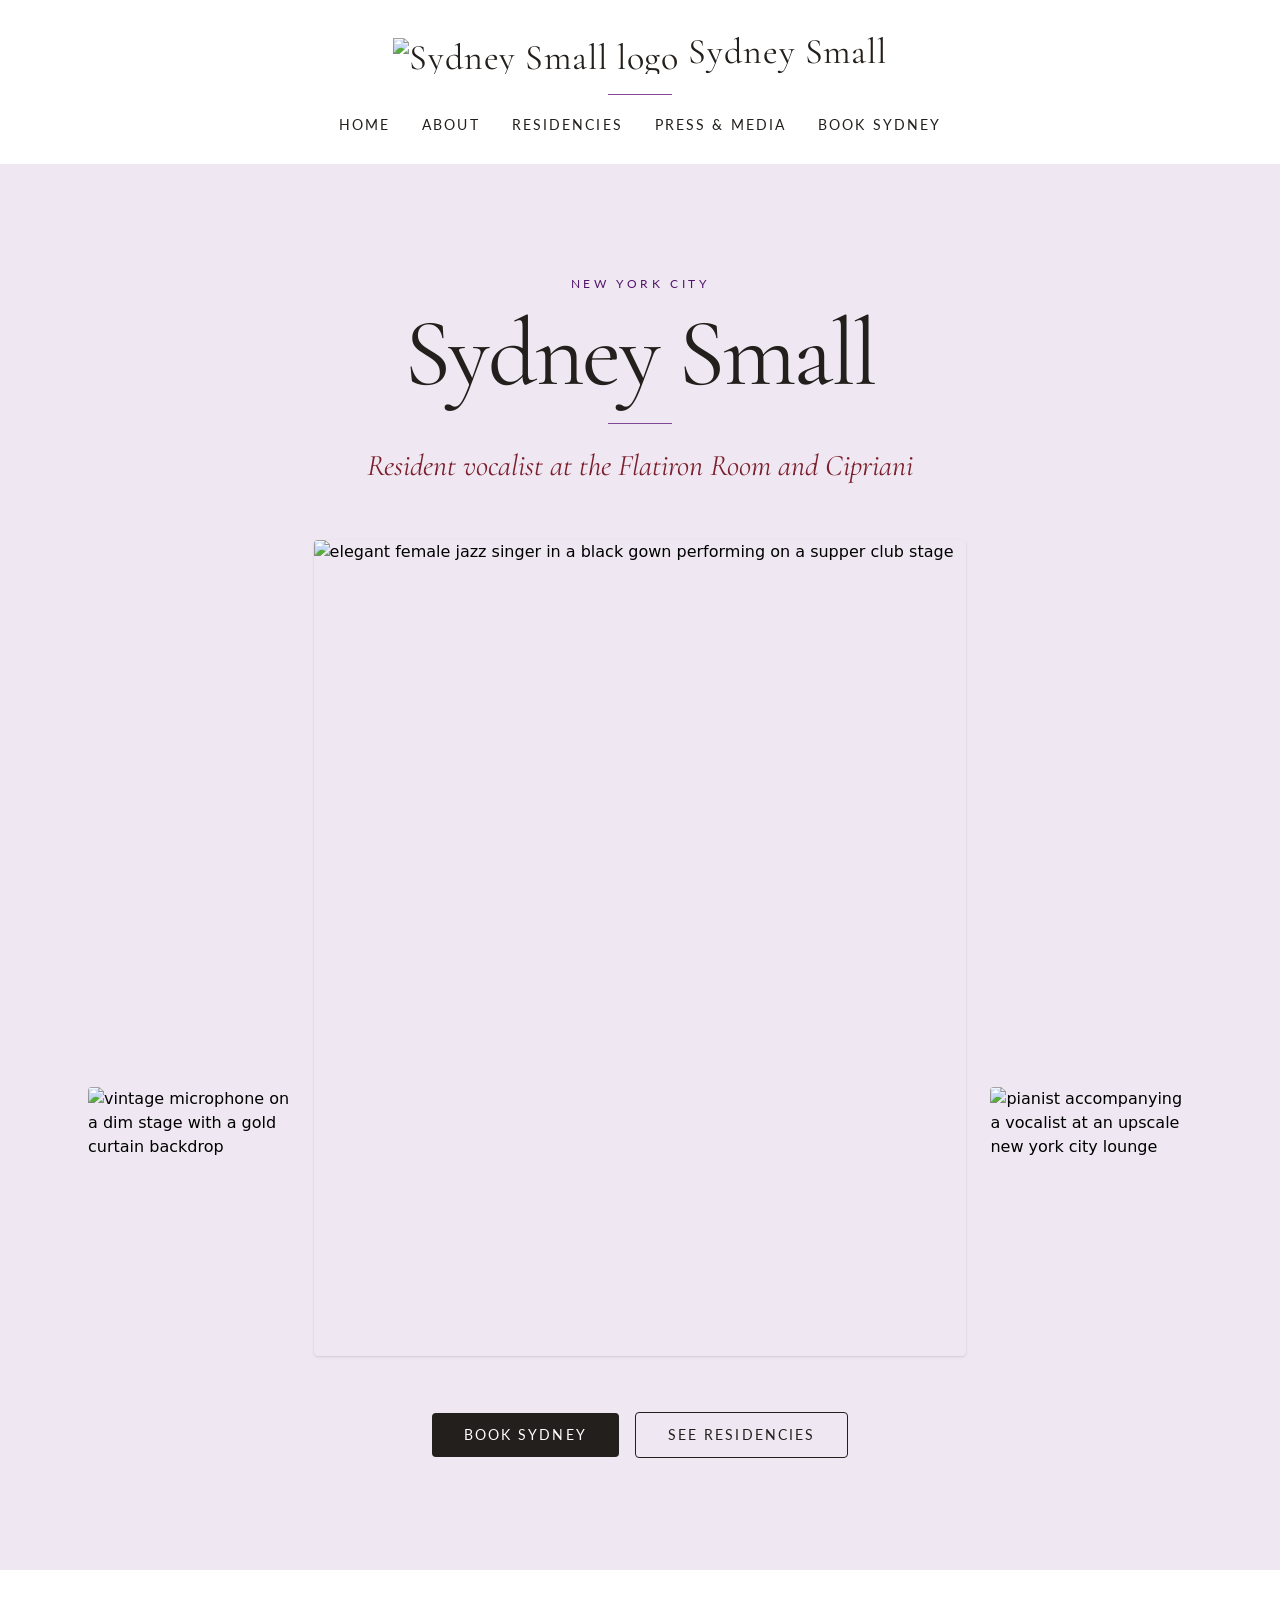
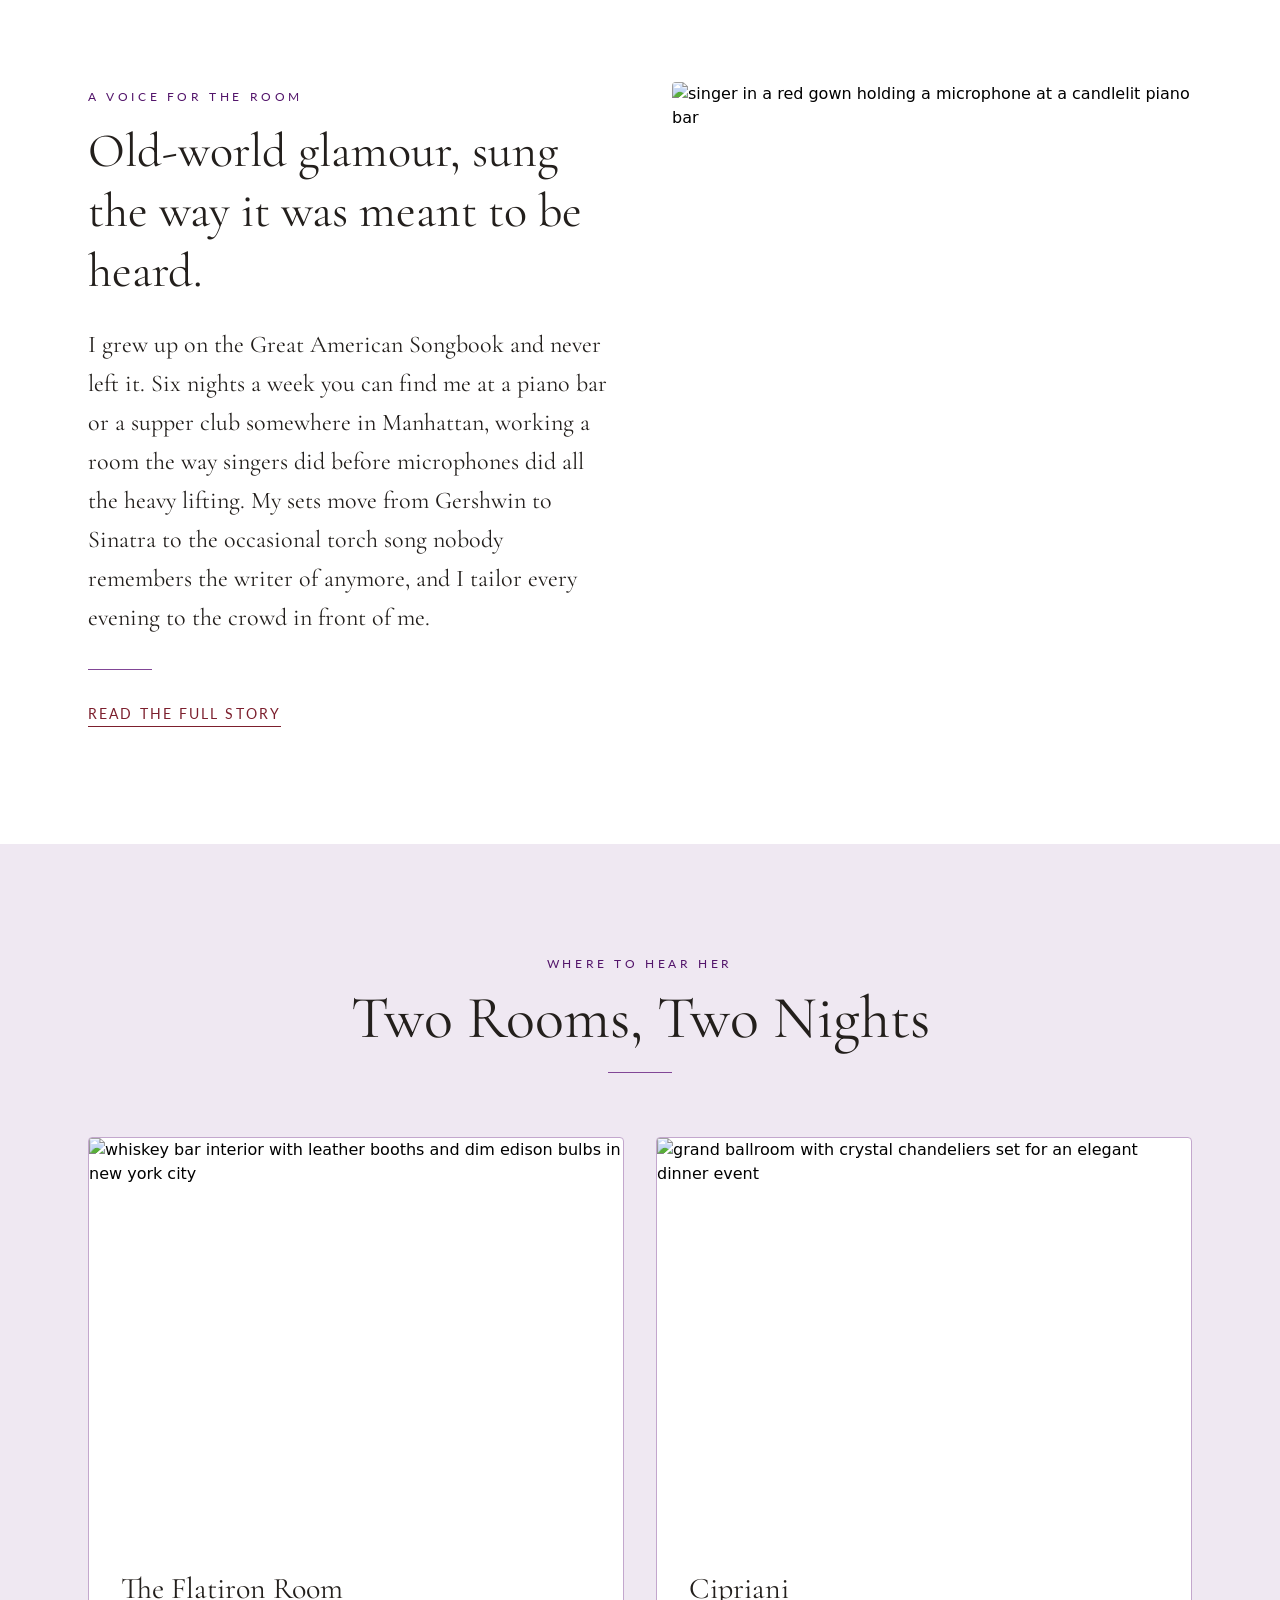
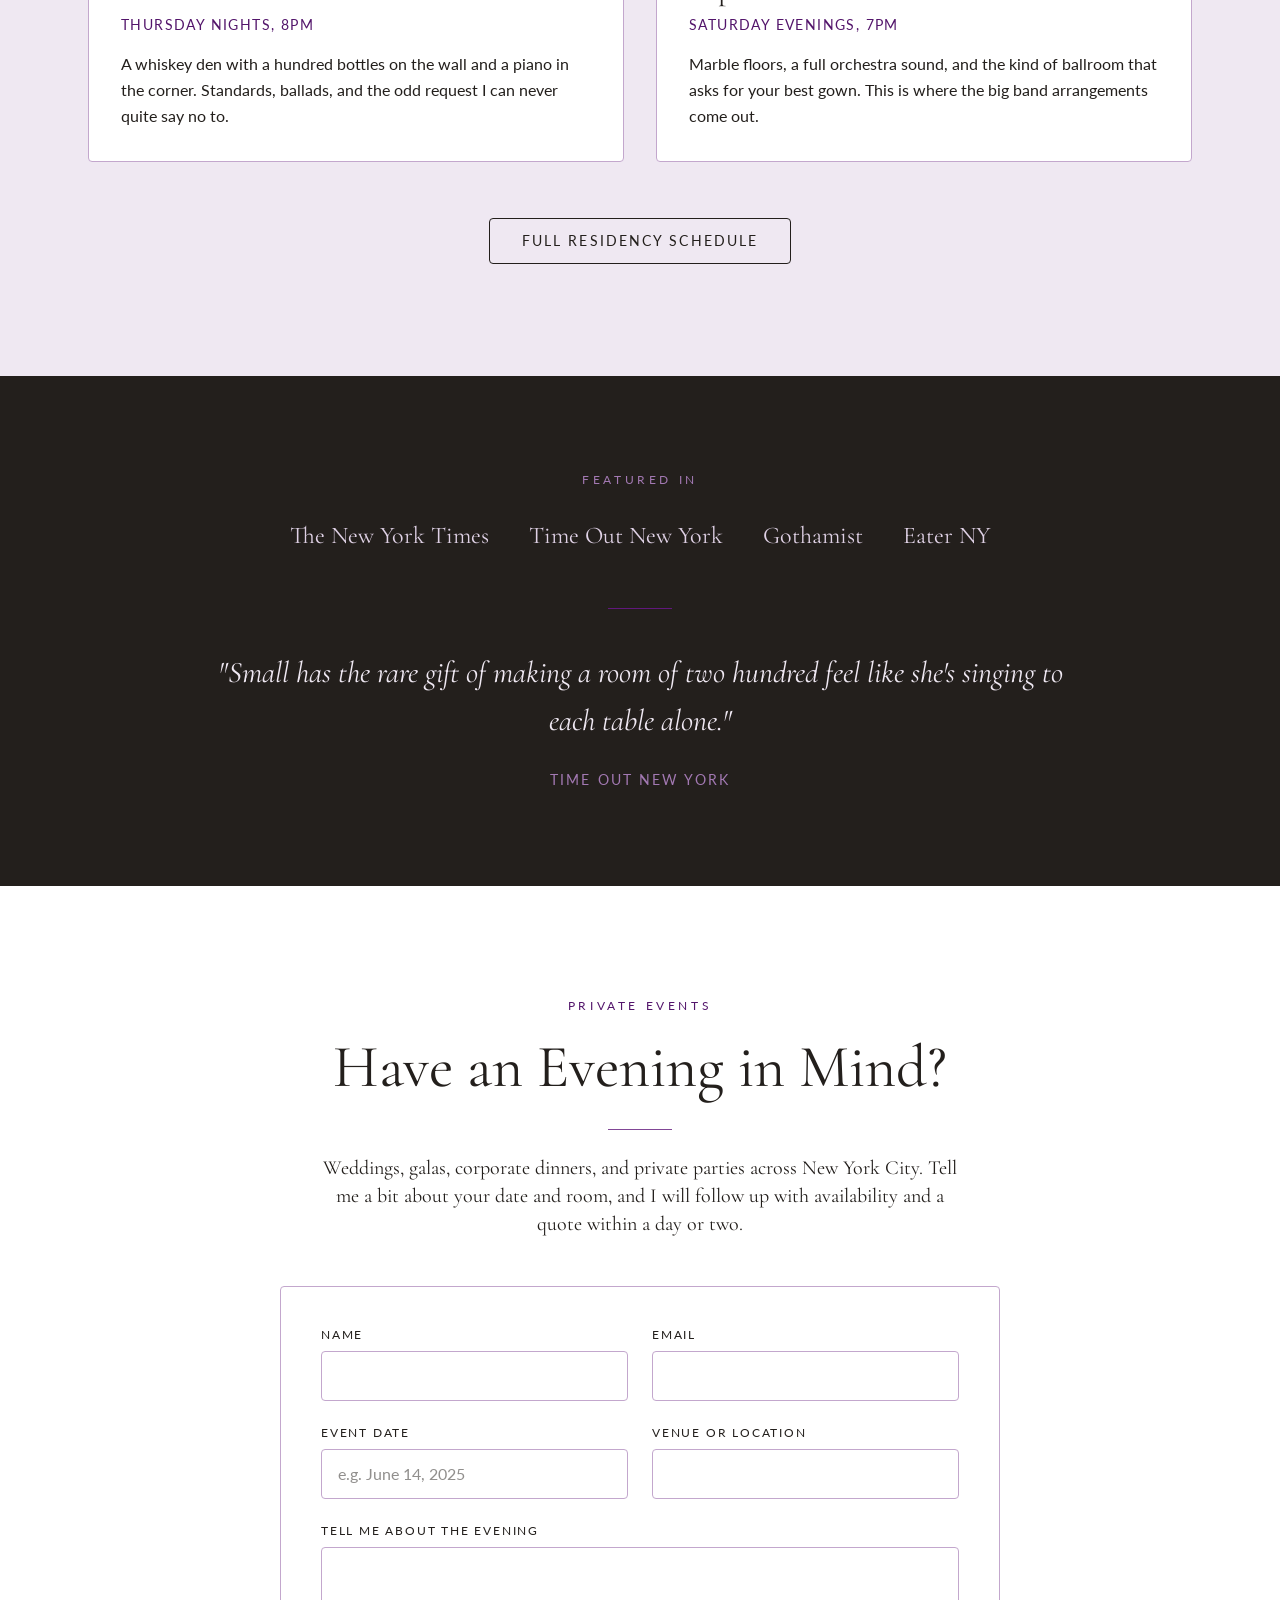
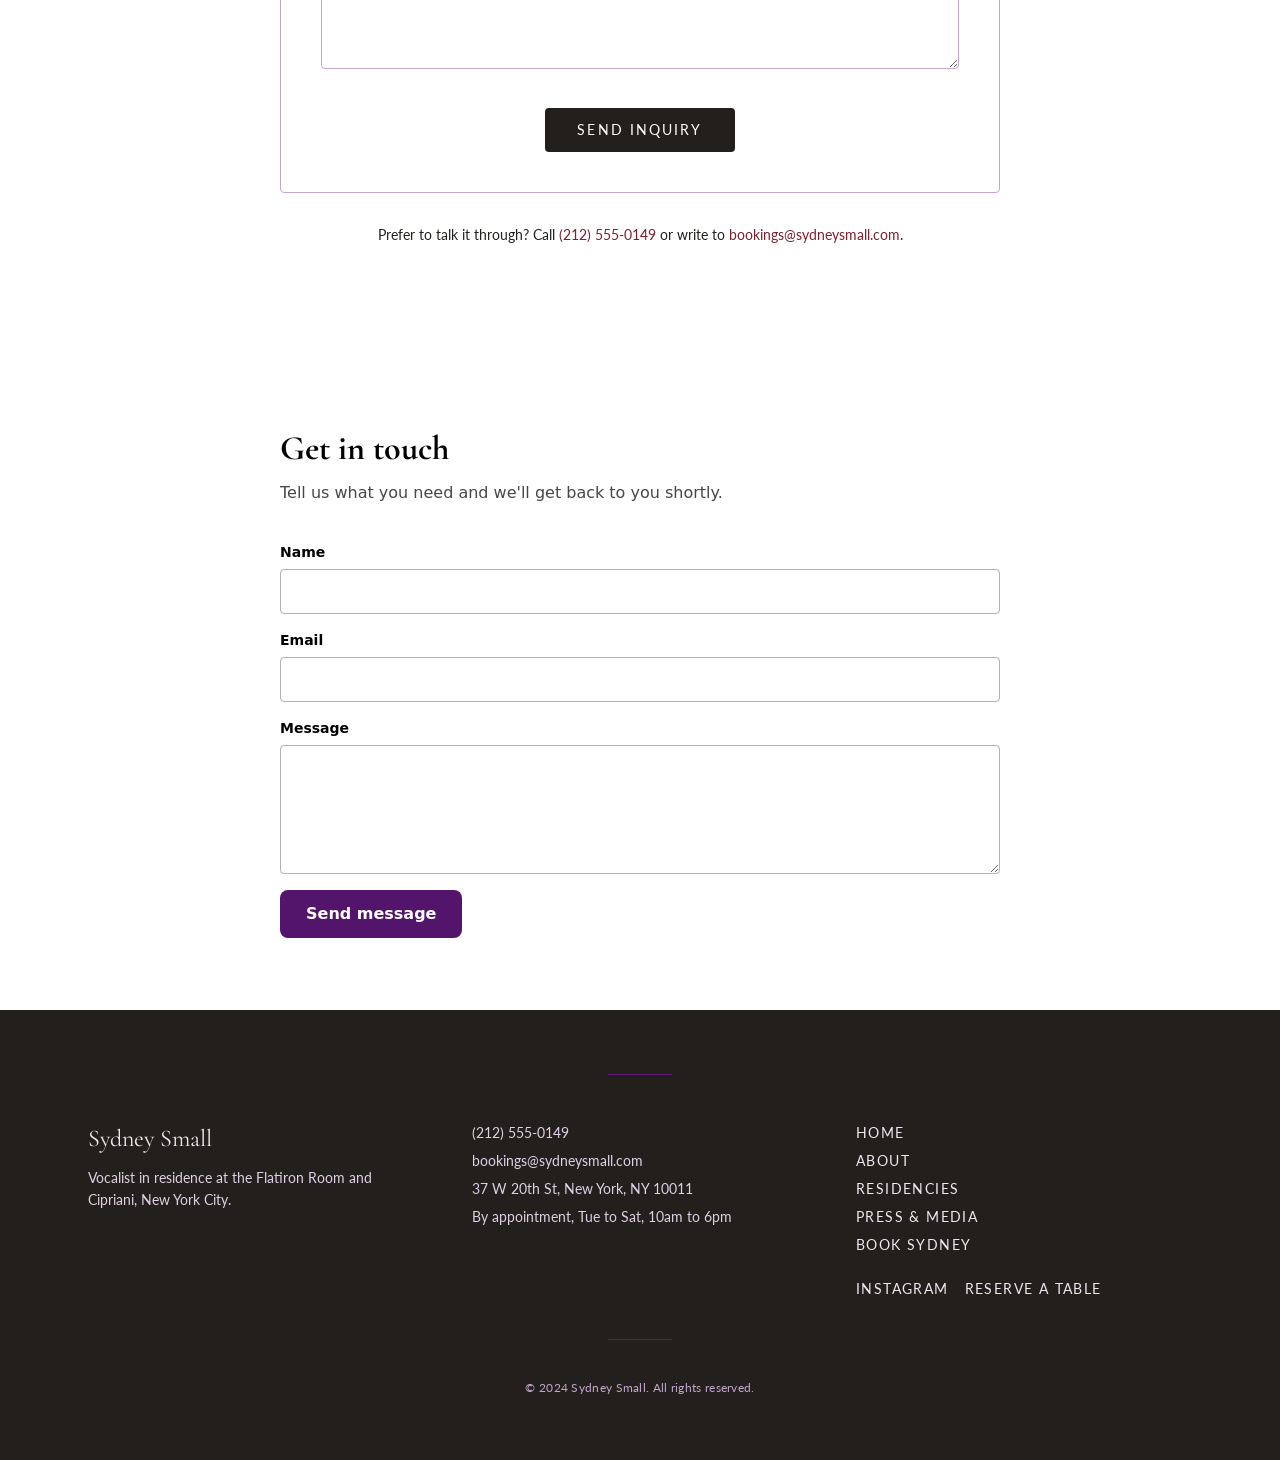
==== commit c37a7fb0: "Remove a section via the Tibly widget" ====
--- a/index.html
+++ b/index.html
@@ -232,9 +232,6 @@
 <!-- block:contact-form-3 -->
 <section data-block style="padding:72px 24px;font-family:inherit;color:inherit"><div style="max-width:720px;margin:0 auto"><h2 style="font-size:clamp(26px,3.5vw,34px);font-weight:700;line-height:1.2;margin:0 0 10px;font-family:var(--font-display, inherit)">Get in touch</h2><p style="margin:0 0 36px;opacity:0.72;font-size:16px;line-height:1.6">Tell us what you need and we'll get back to you shortly.</p><form method="POST" action="https://api.tibly.ai/api/public/site-forms"><input type="hidden" name="_page" value="/"><input type="text" name="_gotcha" tabindex="-1" autocomplete="off" aria-hidden="true" style="display:none"><label style="display:block;font-size:14px;font-weight:600">Name<input type="text" name="name" required style="display:block;width:100%;box-sizing:border-box;font:inherit;color:inherit;background:transparent;border:1px solid;border-color:color-mix(in srgb, currentColor 30%, transparent);border-radius:var(--radius-md, 8px);padding:11px 12px;margin:6px 0 16px"></label><label style="display:block;font-size:14px;font-weight:600">Email<input type="email" name="email" required style="display:block;width:100%;box-sizing:border-box;font:inherit;color:inherit;background:transparent;border:1px solid;border-color:color-mix(in srgb, currentColor 30%, transparent);border-radius:var(--radius-md, 8px);padding:11px 12px;margin:6px 0 16px"></label><label style="display:block;font-size:14px;font-weight:600">Message<textarea name="message" rows="5" required style="display:block;width:100%;box-sizing:border-box;font:inherit;color:inherit;background:transparent;border:1px solid;border-color:color-mix(in srgb, currentColor 30%, transparent);border-radius:var(--radius-md, 8px);padding:11px 12px;margin:6px 0 16px;resize:vertical"></textarea></label><button type="submit" style="display:inline-block;font:inherit;font-weight:600;color:#fff;background:var(--color-brand-600, #111);border:none;border-radius:var(--radius-lg, 8px);padding:12px 26px;cursor:pointer">Send message</button></form></div></section>
 <!-- /block:contact-form-3 -->
-<!-- block:contact-form -->
-<section data-block style="padding:72px 24px;font-family:inherit;color:inherit"><div style="max-width:720px;margin:0 auto"><h2 style="font-size:clamp(26px,3.5vw,34px);font-weight:700;line-height:1.2;margin:0 0 10px;font-family:var(--font-display, inherit)">Get in touch</h2><p style="margin:0 0 36px;opacity:0.72;font-size:16px;line-height:1.6">Tell us what you need and we'll get back to you shortly.</p><form method="POST" action="https://api.tibly.ai/api/public/site-forms"><input type="hidden" name="_page" value="/"><input type="text" name="_gotcha" tabindex="-1" autocomplete="off" aria-hidden="true" style="display:none"><label style="display:block;font-size:14px;font-weight:600">Name<input type="text" name="name" required style="display:block;width:100%;box-sizing:border-box;font:inherit;color:inherit;background:transparent;border:1px solid;border-color:color-mix(in srgb, currentColor 30%, transparent);border-radius:var(--radius-md, 8px);padding:11px 12px;margin:6px 0 16px"></label><label style="display:block;font-size:14px;font-weight:600">Email<input type="email" name="email" required style="display:block;width:100%;box-sizing:border-box;font:inherit;color:inherit;background:transparent;border:1px solid;border-color:color-mix(in srgb, currentColor 30%, transparent);border-radius:var(--radius-md, 8px);padding:11px 12px;margin:6px 0 16px"></label><label style="display:block;font-size:14px;font-weight:600">Message<textarea name="message" rows="5" required style="display:block;width:100%;box-sizing:border-box;font:inherit;color:inherit;background:transparent;border:1px solid;border-color:color-mix(in srgb, currentColor 30%, transparent);border-radius:var(--radius-md, 8px);padding:11px 12px;margin:6px 0 16px;resize:vertical"></textarea></label><button type="submit" style="display:inline-block;font:inherit;font-weight:600;color:#fff;background:var(--color-brand-600, #111);border:none;border-radius:var(--radius-lg, 8px);padding:12px 26px;cursor:pointer">Send message</button></form></div></section>
-<!-- /block:contact-form -->
 <!-- block:footer -->
 <footer class="bg-ink text-brand-50">
   <div class="max-w-6xl mx-auto px-6 py-16">
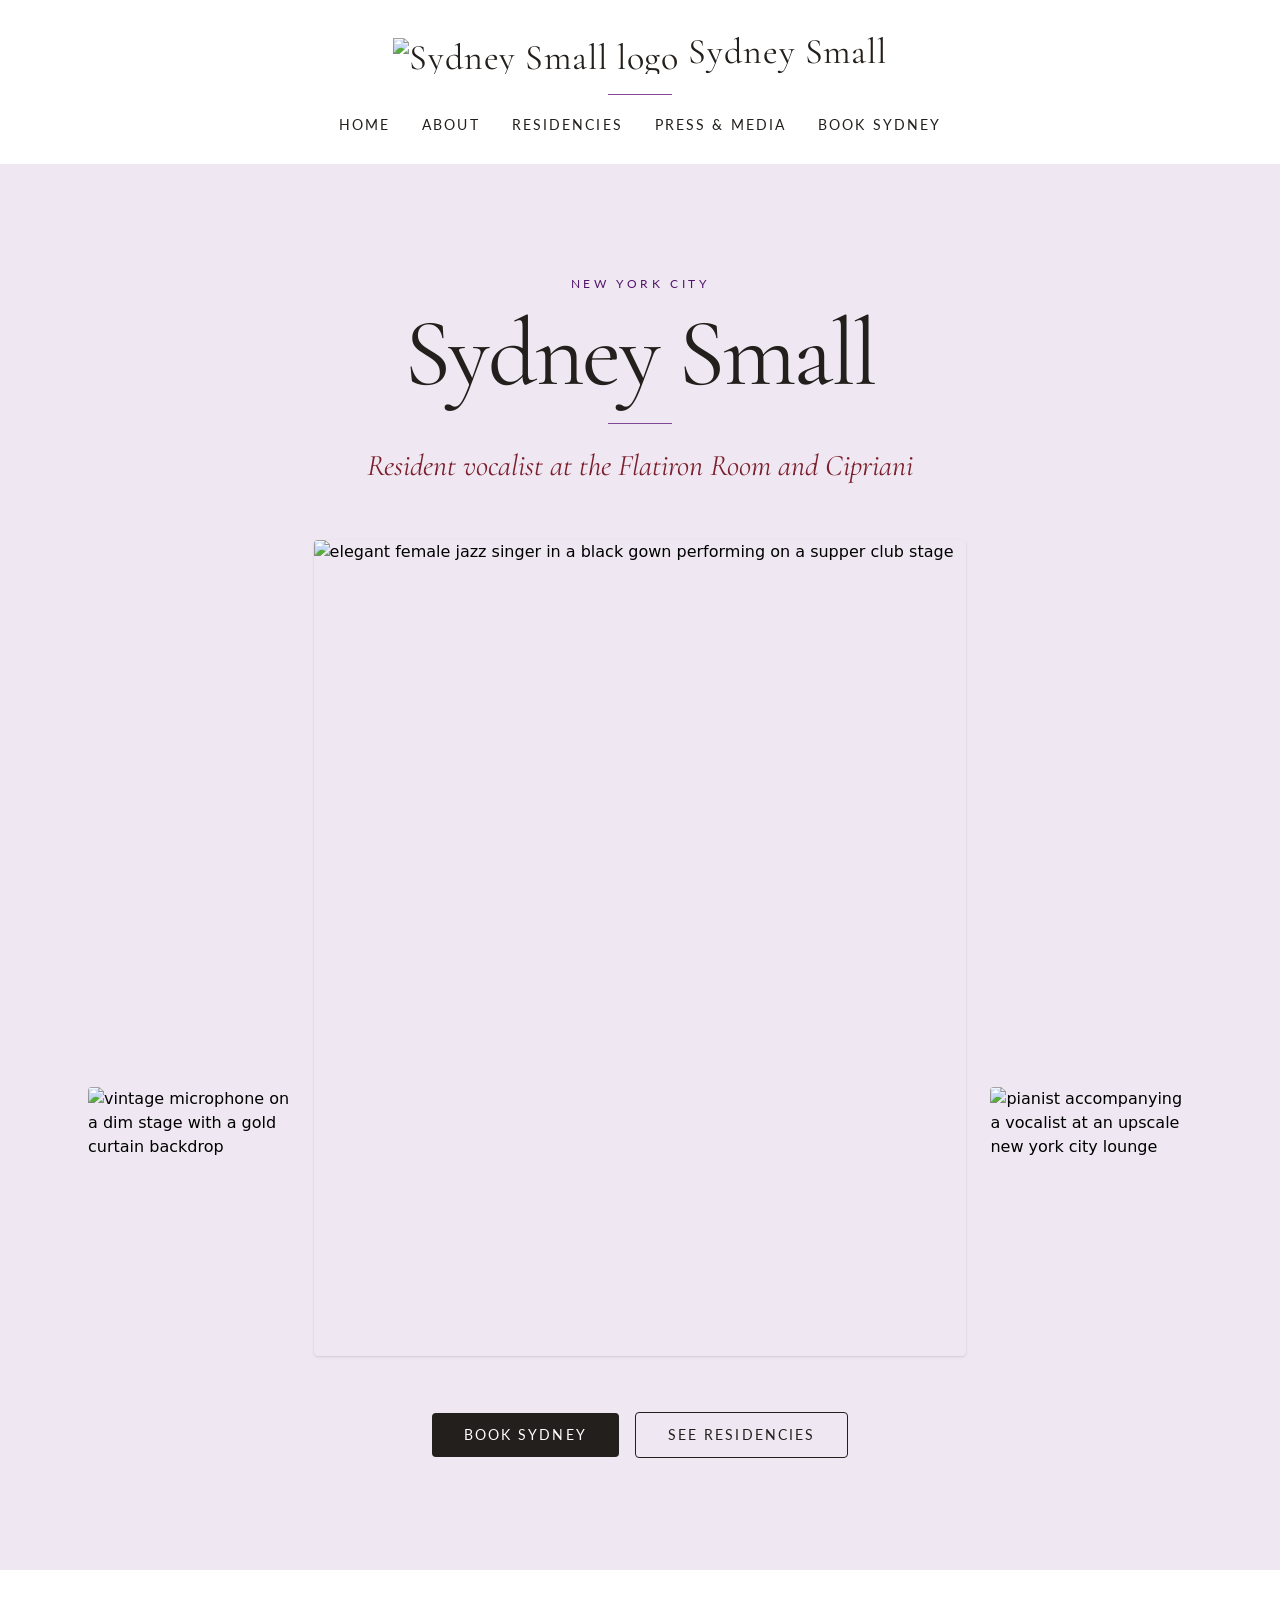
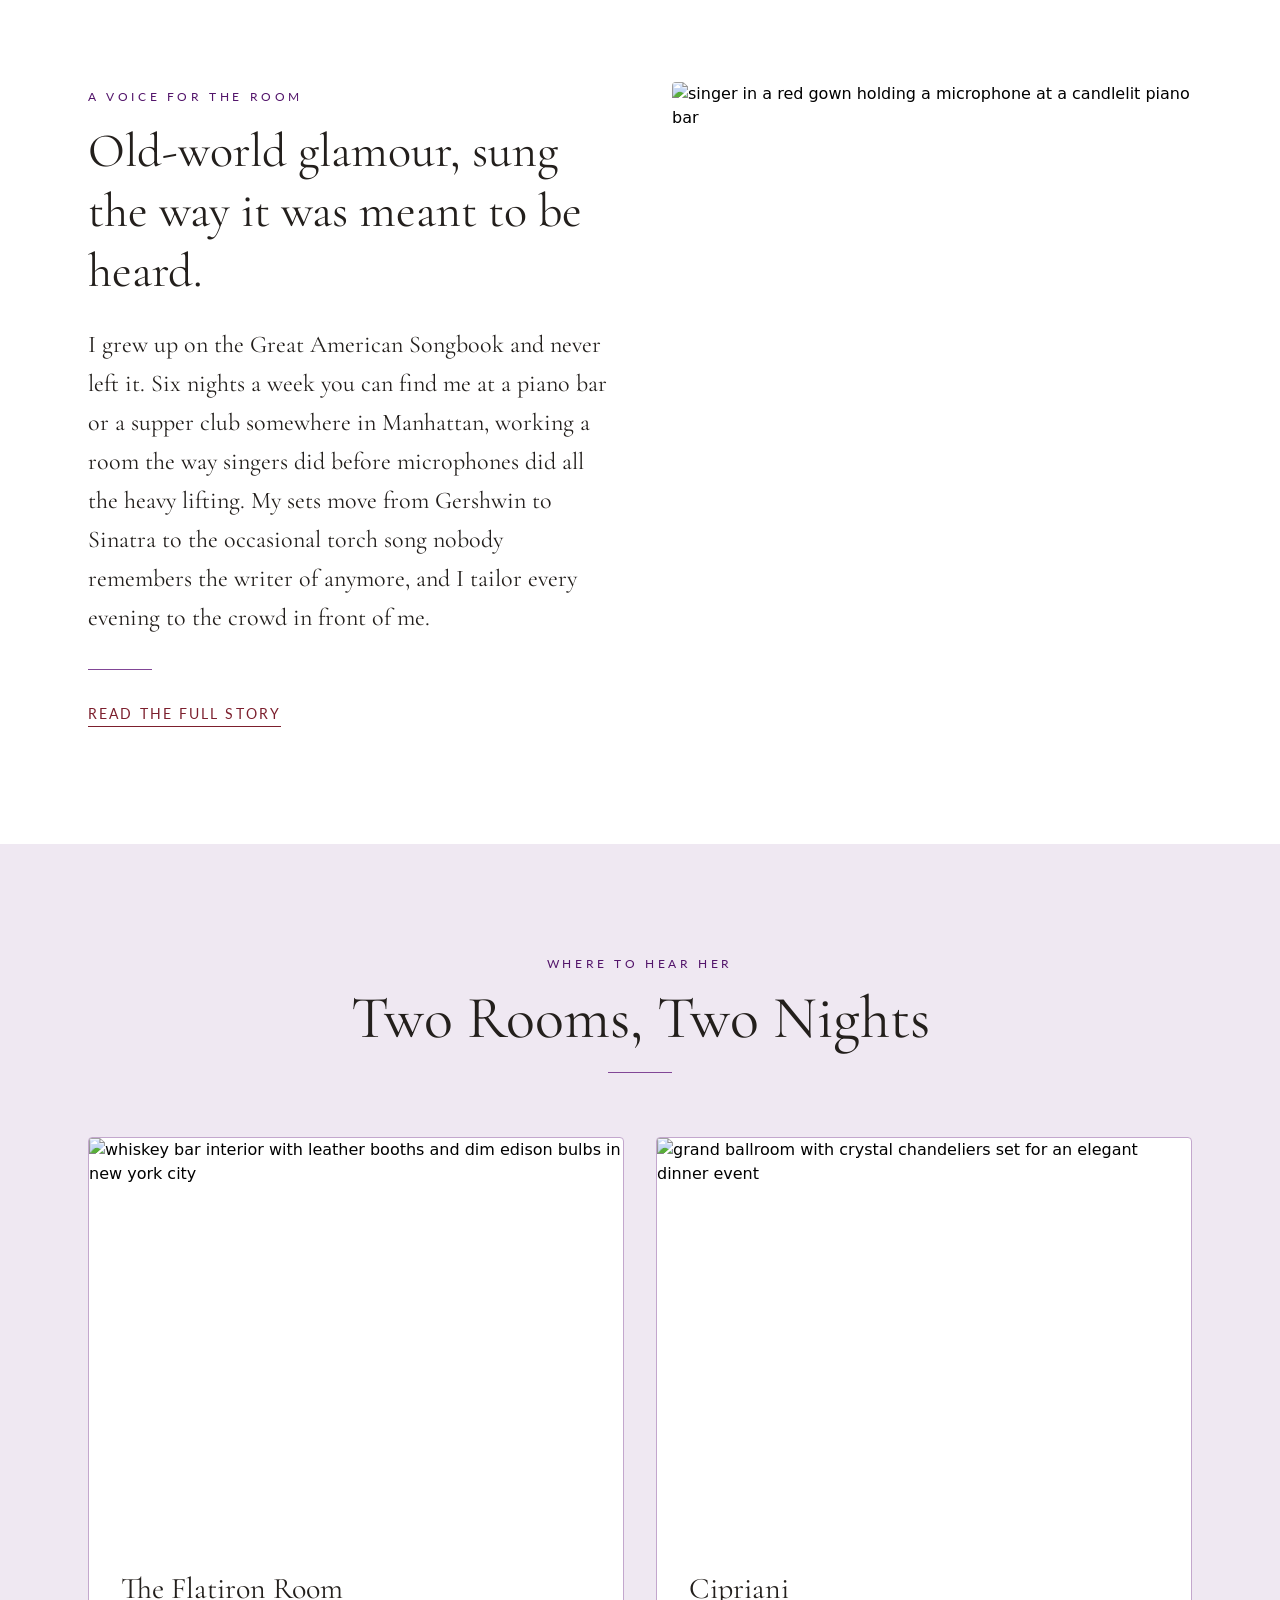
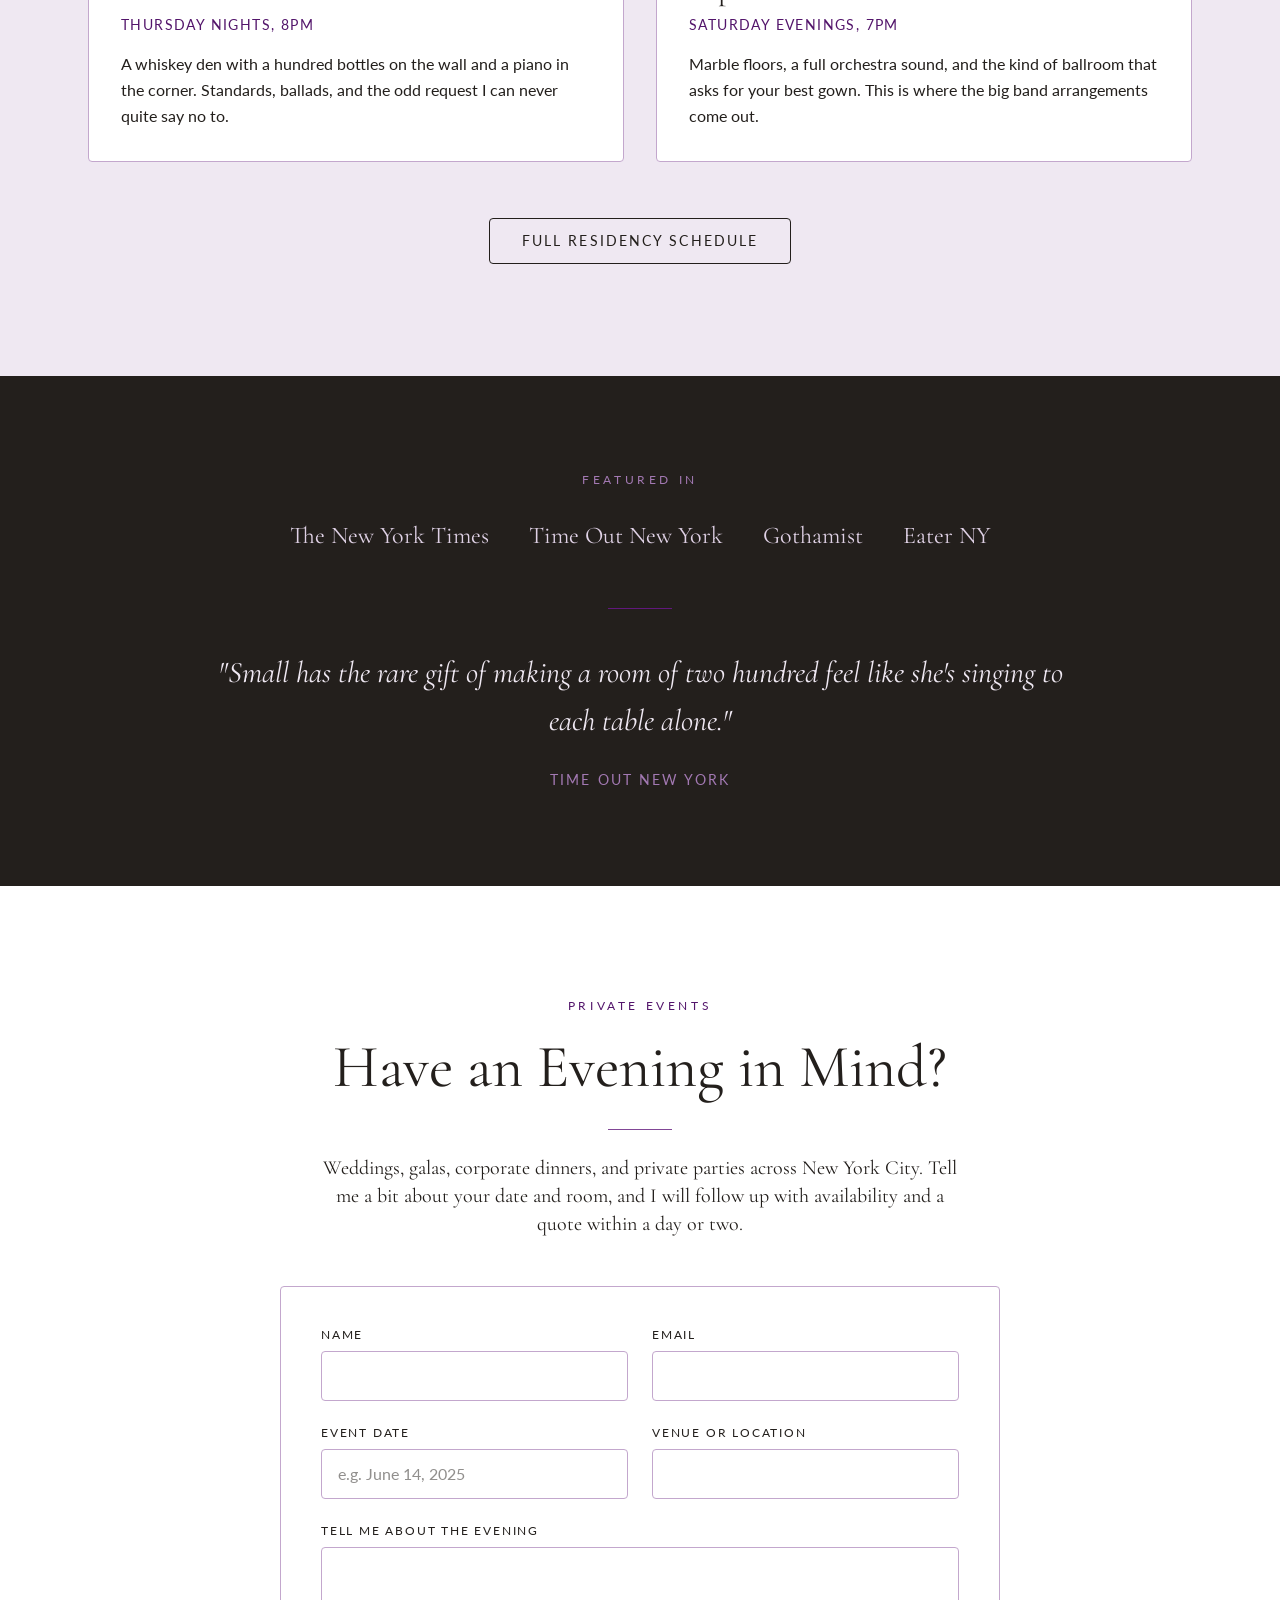
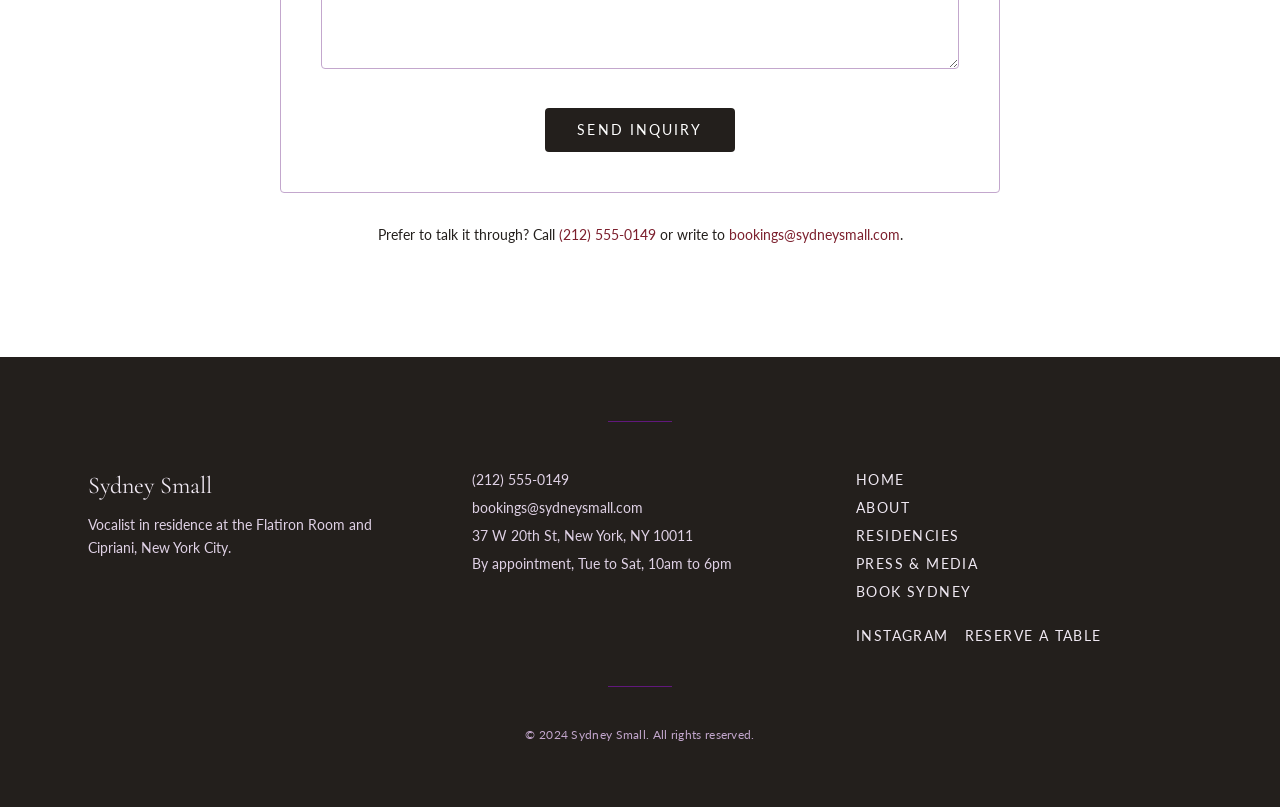
==== commit 0a895dda: "Remove a section via the Tibly widget" ====
--- a/index.html
+++ b/index.html
@@ -229,9 +229,6 @@
   </div>
 </section>
 <!-- /block:inquiry-cta -->
-<!-- block:contact-form-3 -->
-<section data-block style="padding:72px 24px;font-family:inherit;color:inherit"><div style="max-width:720px;margin:0 auto"><h2 style="font-size:clamp(26px,3.5vw,34px);font-weight:700;line-height:1.2;margin:0 0 10px;font-family:var(--font-display, inherit)">Get in touch</h2><p style="margin:0 0 36px;opacity:0.72;font-size:16px;line-height:1.6">Tell us what you need and we'll get back to you shortly.</p><form method="POST" action="https://api.tibly.ai/api/public/site-forms"><input type="hidden" name="_page" value="/"><input type="text" name="_gotcha" tabindex="-1" autocomplete="off" aria-hidden="true" style="display:none"><label style="display:block;font-size:14px;font-weight:600">Name<input type="text" name="name" required style="display:block;width:100%;box-sizing:border-box;font:inherit;color:inherit;background:transparent;border:1px solid;border-color:color-mix(in srgb, currentColor 30%, transparent);border-radius:var(--radius-md, 8px);padding:11px 12px;margin:6px 0 16px"></label><label style="display:block;font-size:14px;font-weight:600">Email<input type="email" name="email" required style="display:block;width:100%;box-sizing:border-box;font:inherit;color:inherit;background:transparent;border:1px solid;border-color:color-mix(in srgb, currentColor 30%, transparent);border-radius:var(--radius-md, 8px);padding:11px 12px;margin:6px 0 16px"></label><label style="display:block;font-size:14px;font-weight:600">Message<textarea name="message" rows="5" required style="display:block;width:100%;box-sizing:border-box;font:inherit;color:inherit;background:transparent;border:1px solid;border-color:color-mix(in srgb, currentColor 30%, transparent);border-radius:var(--radius-md, 8px);padding:11px 12px;margin:6px 0 16px;resize:vertical"></textarea></label><button type="submit" style="display:inline-block;font:inherit;font-weight:600;color:#fff;background:var(--color-brand-600, #111);border:none;border-radius:var(--radius-lg, 8px);padding:12px 26px;cursor:pointer">Send message</button></form></div></section>
-<!-- /block:contact-form-3 -->
 <!-- block:footer -->
 <footer class="bg-ink text-brand-50">
   <div class="max-w-6xl mx-auto px-6 py-16">
